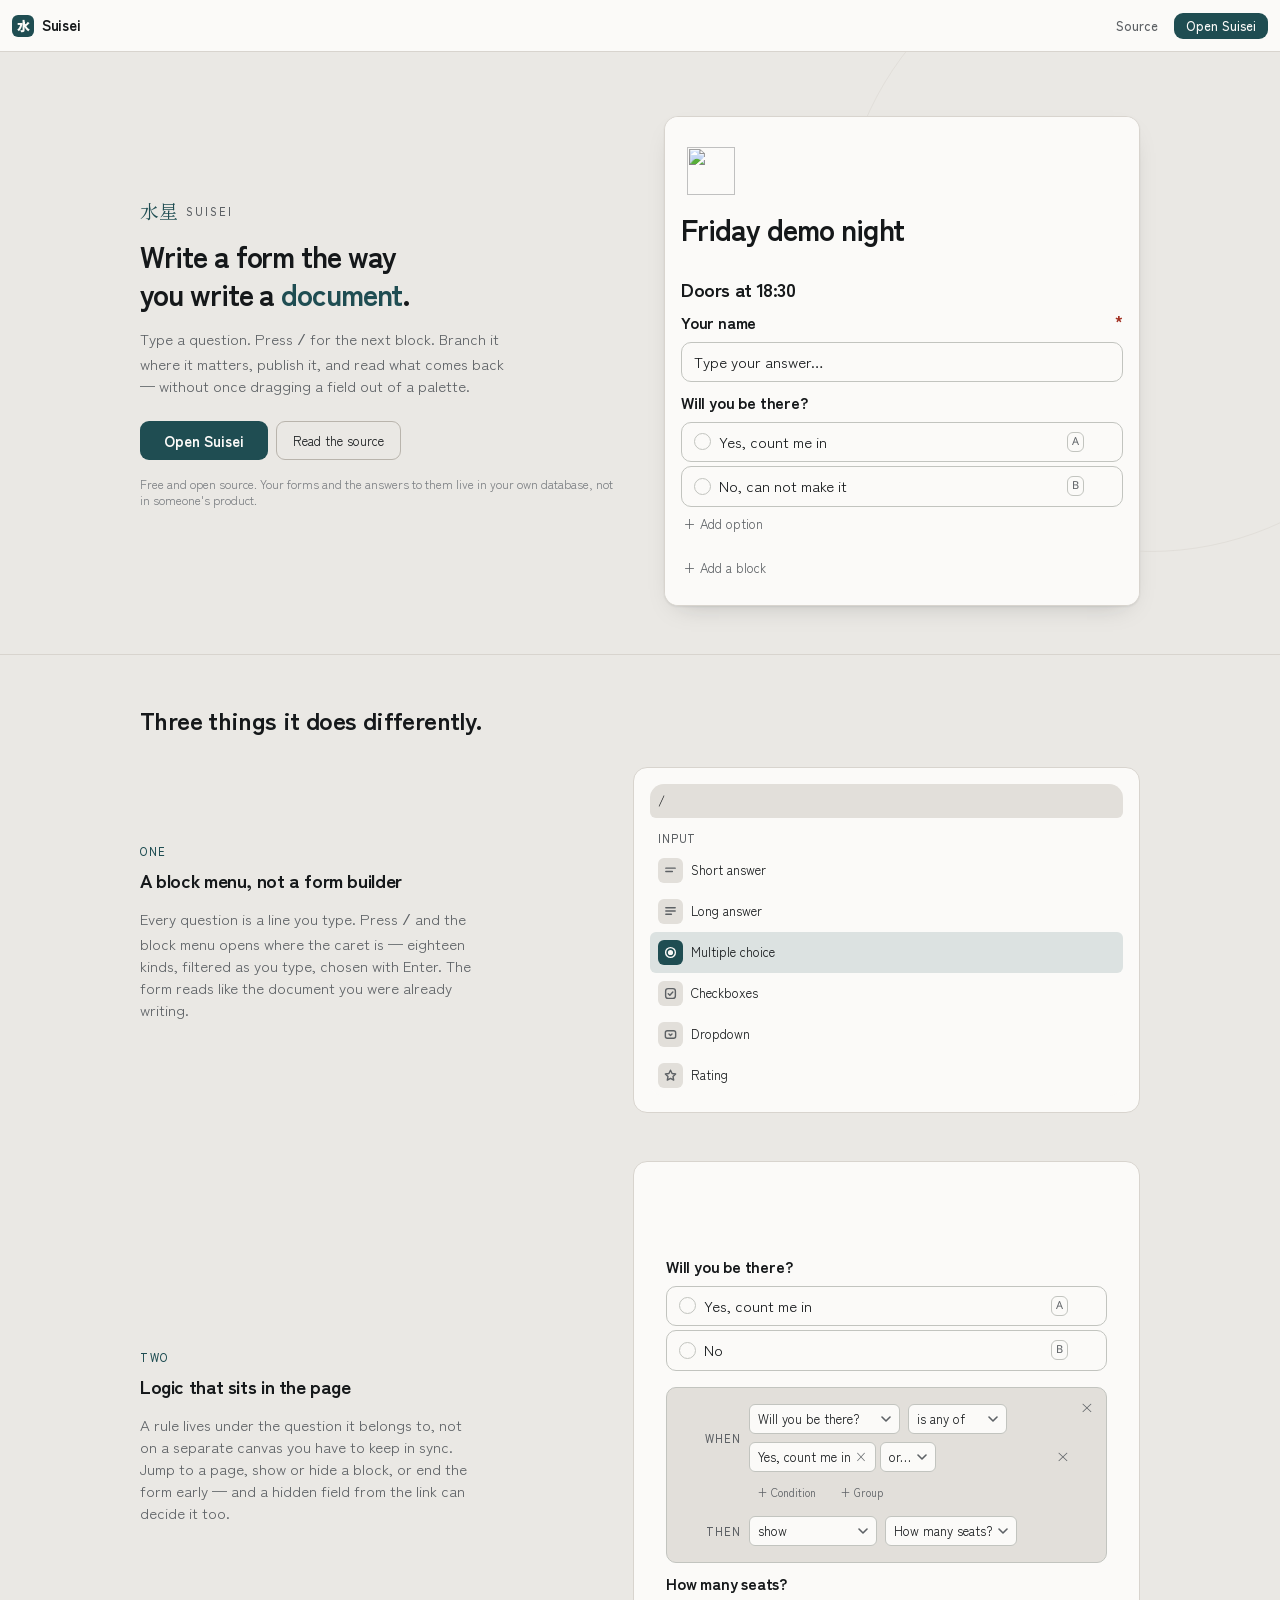
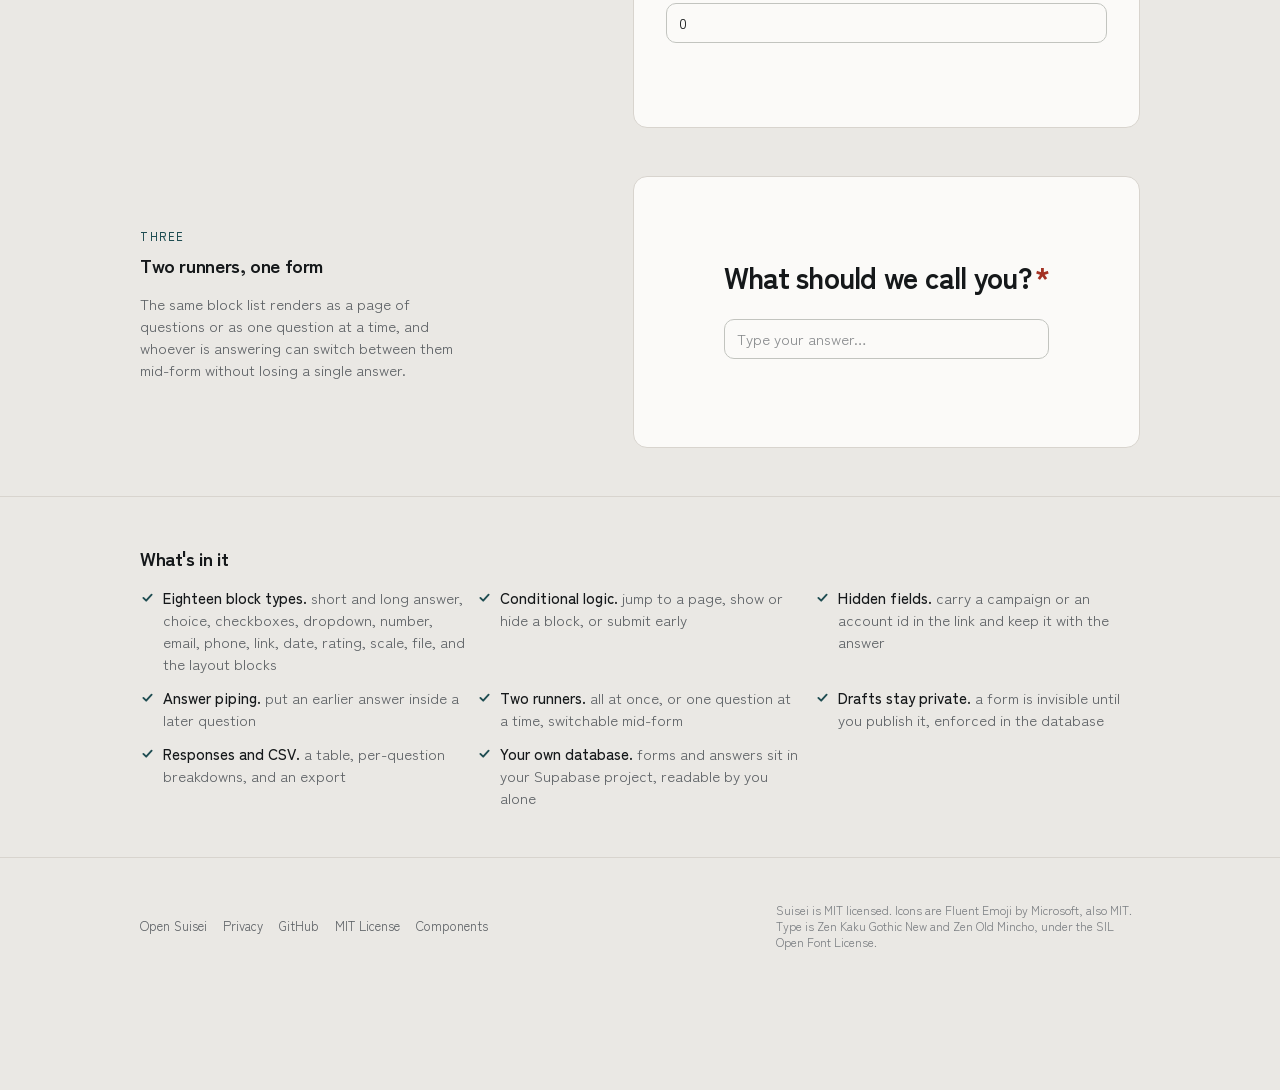
==== index.html @ 8f172480 "Drag to reorder on pointer events The HTML5 drag API asked e.target.closest('.blk') on every dragove" ====
<!doctype html>
<html lang="en">
<head>
<meta charset="utf-8">
<meta name="viewport" content="width=device-width,initial-scale=1,viewport-fit=cover">
<meta name="description" content="Suisei is a form builder you write like a document. Type a question, press / for the next block, branch it, publish it, read what comes back.">
<title>Suisei 水星</title>
<link rel="icon" href="favicon.ico" sizes="32x32">
<link rel="icon" href="favicon-32.png" type="image/png" sizes="32x32">
<link rel="apple-touch-icon" href="apple-touch-icon.png">
<meta property="og:type" content="website">
<meta property="og:site_name" content="Suisei">
<meta property="og:title" content="Suisei — write a form the way you write a document">
<meta property="og:description" content="Type a question, press / for the next block, branch it, publish it, read what comes back.">
<meta property="og:url" content="https://wmcmo.github.io/suisei/">
<meta property="og:image" content="https://wmcmo.github.io/suisei/card.png">
<meta property="og:image:width" content="1200">
<meta property="og:image:height" content="630">
<meta property="og:image:alt" content="The Suisei wordmark on a dark field.">
<meta name="twitter:card" content="summary_large_image">
<link rel="preconnect" href="https://fonts.gstatic.com" crossorigin>
<link rel="stylesheet" href="https://fonts.googleapis.com/css2?family=Zen+Kaku+Gothic+New:wght@400;500;700&family=Zen+Old+Mincho:wght@400;700&family=Noto+Sans+Thai:wght@400;500;700&family=Noto+Serif+Thai:wght@400;700&display=swap">
<link rel="stylesheet" href="https://fonts.googleapis.com/css2?family=Noto+Sans+JP:wght@900&text=%E6%B0%B4&display=swap">
<style>
/* Decisions only. Every rule in this file declares custom properties and
   nothing else -- that is the test for whether a line belongs here. If a
   designer would change it, it is a token; if it describes how a widget is
   wired, it goes in app.css. The build refuses to ship a colour literal or
   a raw spacing value found outside this file. */
/* base:end */

/* Layout: a fixed 52px command bar over a single scrolling stage; the stage is
   either a card grid (home), a 680px writing column (build / fill), or a full
   width data surface (responses). Form canvases carry their own token set.

   Colour is Suisei's: mercury teal against warm stone, solar for anything
   live or unsaved. Surfaces are flat and edges are real — a control is
   defined by its hairline, never by a shadow pretending to be depth. */
:root{
  /* Daylight */
  --bg:#eae8e4; --surface:#fbfaf8; --sunk:#e2dfda;
  --line:#d8d4ce; --line-2:#b9b4ac; --line-strong:#86837d;
  --fg:#15181a; --muted:#5d6165; --faint:#7a7d81;
  --accent:#1f4d52; --accent-fg:#fbfaf8; --soft:#d8e3e2;
  --ok:#1f4d52; --warn:#a85b14; --warn-soft:#f0e4d2; --danger:#a33224;
  --ui:'Zen Kaku Gothic New','Noto Sans Thai','Hiragino Sans','Yu Gothic UI',system-ui,sans-serif;
  --serif:'Zen Old Mincho','Noto Serif Thai','Hiragino Mincho ProN','Yu Mincho',Georgia,serif;
  --mono:ui-monospace,'Cascadia Mono','SFMono-Regular',Menlo,'Noto Sans Thai',monospace;
  /* the 水 of the wordmark only. Loaded as a one-glyph subset, so this costs
     about a kilobyte and never touches the text faces above. */
  --mark:'Noto Sans JP','Zen Kaku Gothic New',system-ui,sans-serif;
  --bar-h:52px;
  /* the and/or column in a logic rule — the same at every depth, or nesting
     stops lining up with itself */
  --logic-join:58px;
  --r-sm:6px; --r:9px; --r-lg:14px; --r-pill:999px;
  --on-accent:#fbfaf8; --scrim:rgba(21,24,26,.34); --shadow-sm:0 1px 2px rgba(21,24,26,.08);
  --sp-1:4px; --sp-2:8px; --sp-3:12px; --sp-4:16px; --sp-5:24px; --sp-6:32px; --sp-7:48px; --sp-8:64px;
  --shadow:0 1px 2px rgba(21,24,26,.07),0 10px 26px -14px rgba(21,24,26,.26);
}
@media (prefers-color-scheme:dark){:root:not([data-theme="light"]){
  /* Nightside */
  --bg:#171c20; --surface:#202830; --sunk:#12171b;
  --line:#2b343b; --line-2:#44505a; --line-strong:#64717a;
  --fg:#f2efea; --muted:#a9b2b8; --faint:#6c767c;
  --accent:#7fc3bd; --accent-fg:#0f1a1c; --soft:#24383c;
  --ok:#7fc3bd; --warn:#f0a35c; --warn-soft:#3a2a16; --danger:#f09287; --on-accent:#fbfaf8; --scrim:rgba(0,0,0,.5); --shadow-sm:0 1px 2px rgba(0,0,0,.35);
  --shadow:0 1px 2px rgba(0,0,0,.4),0 12px 30px -16px rgba(0,0,0,.75);
  color-scheme:dark;
}}
:root[data-theme="dark"]{
  --bg:#171c20; --surface:#202830; --sunk:#12171b;
  --line:#2b343b; --line-2:#44505a; --line-strong:#64717a;
  --fg:#f2efea; --muted:#a9b2b8; --faint:#6c767c;
  --accent:#7fc3bd; --accent-fg:#0f1a1c; --soft:#24383c;
  --ok:#7fc3bd; --warn:#f0a35c; --warn-soft:#3a2a16; --danger:#f09287; --on-accent:#fbfaf8; --scrim:rgba(0,0,0,.5); --shadow-sm:0 1px 2px rgba(0,0,0,.35);
  --shadow:0 1px 2px rgba(0,0,0,.4),0 12px 30px -16px rgba(0,0,0,.75);
  color-scheme:dark;
}
/* A forced sheet also forces the UA's own widgets — scrollbars, selects,
   date pickers — so they don't arrive in the opposite theme. */
.canvasform[data-bg="light"]{--f-bg:#fbfaf8;--f-fg:#15181a;--f-neutral-line:#d8d4ce;--f-soft:#e2dfda;--f-muted:#5d6165;--f-wash:var(--f-wash-light);color-scheme:light}
.canvasform[data-bg="dark"]{--f-bg:#171c20;--f-fg:#f2efea;--f-neutral-line:#2b343b;--f-soft:#12171b;--f-muted:#a9b2b8;--f-wash:var(--f-wash-dark);--f-caret:url("data:image/svg+xml;charset=UTF-8,%3Csvg xmlns='http://www.w3.org/2000/svg' width='10' height='6' viewBox='0 0 10 6'%3E%3Cpath d='M1 1l4 4 4-4' fill='none' stroke='%23a9b2b8' stroke-width='1.6' stroke-linecap='round' stroke-linejoin='round'/%3E%3C/svg%3E");color-scheme:dark}
/* The accent is picked by whoever built the form, so it can be a deep colour
   that disappears as text on a dark sheet. Fills keep the chosen colour;
   text and small marks take a lifted version of it. */
.canvasform[data-bg="dark"],
:root[data-theme="dark"] .canvasform[data-bg="auto"]{--f-accent-text:color-mix(in srgb,var(--f-accent) 48%,#f2efea);--f-wash:var(--f-wash-dark);--f-caret:url("data:image/svg+xml;charset=UTF-8,%3Csvg xmlns='http://www.w3.org/2000/svg' width='10' height='6' viewBox='0 0 10 6'%3E%3Cpath d='M1 1l4 4 4-4' fill='none' stroke='%23a9b2b8' stroke-width='1.6' stroke-linecap='round' stroke-linejoin='round'/%3E%3C/svg%3E")}
@media (prefers-color-scheme:dark){:root:not([data-theme="light"]) .canvasform[data-bg="auto"]{--f-accent-text:color-mix(in srgb,var(--f-accent) 48%,#f2efea);--f-wash:var(--f-wash-dark);--f-caret:url("data:image/svg+xml;charset=UTF-8,%3Csvg xmlns='http://www.w3.org/2000/svg' width='10' height='6' viewBox='0 0 10 6'%3E%3Cpath d='M1 1l4 4 4-4' fill='none' stroke='%23a9b2b8' stroke-width='1.6' stroke-linecap='round' stroke-linejoin='round'/%3E%3C/svg%3E")}}

/* The form sheet carries its own set, so a form can be themed
   independently of the app around it. */
.canvasform{--f-bg:var(--surface);--f-fg:var(--fg);--f-neutral-line:var(--line);--f-soft:var(--sunk);--f-muted:var(--muted);--f-wash:var(--f-wash-light);--f-accent:#1f4d52;--f-accent-text:var(--f-accent);--f-r:9px;--f-font:var(--ui);
  /* The accent used to paint one thing while every tint around it stayed the
     teal it was born with, so changing the swatch barely changed the form.
     The wash is now mixed from whatever the accent is: more of it on a dark
     sheet, where 14% of anything disappears. */
  /* opacity on a coloured element invents a colour no token defines — it is
     whatever happens to be behind it. This is the quiet step of --f-muted,
     mixed on purpose. */
  --f-faint:color-mix(in srgb,var(--f-muted) 58%,var(--f-bg));
  --f-wash-light:color-mix(in srgb,var(--f-accent) 14%,var(--f-bg));
  --f-wash-dark:color-mix(in srgb,var(--f-accent) 40%,var(--f-bg));
  /* The wash follows the accent but the borders were a fixed warm grey, so a
     cool accent put cool tint behind warm lines and the two read as different
     families. A neutral carrying a trace of the accent belongs to it. */
  --f-line:color-mix(in srgb,var(--f-accent) 12%,var(--f-neutral-line));
  /* A native select draws its own arrow wherever the platform likes, which
     is not where our padding ends. Ours is an image, so it sits where we
     put it. The colour has to be baked into the URL — a data URI cannot
     read currentColor — which is exactly why it is declared here. */
  --f-caret:url("data:image/svg+xml;charset=UTF-8,%3Csvg xmlns='http://www.w3.org/2000/svg' width='10' height='6' viewBox='0 0 10 6'%3E%3Cpath d='M1 1l4 4 4-4' fill='none' stroke='%235d6165' stroke-width='1.6' stroke-linecap='round' stroke-linejoin='round'/%3E%3C/svg%3E")}

/* Type. Nine steps, each carrying its own line-height, replacing the
   twenty sizes that were picked one rule at a time. Sizes only -- the
   family stays separate so a form can set its own. */
:root{
  --fs-display: 30px;  --lh-display: 38px;
  --fs-h1:      25px;  --lh-h1:      32px;
  --fs-h2:      19px;  --lh-h2:      26px;
  --fs-figure:  24px;  --lh-figure:  28px;
  --fs-ask:     16px;  --lh-ask:     24px;
  --fs-body:    15px;  --lh-body:    22px;
  --fs-label:   13px;  --lh-label:   18px;
  --fs-caption: 12px;  --lh-caption: 16px;
  --fs-micro:   11px;  --lh-micro:   16px;
}
</style>
<style>
/* base:start — supplied by the artifact host; scripts/for-artifact.mjs strips it */
:root{color-scheme:light;padding-top:env(safe-area-inset-top,0px);padding-bottom:env(safe-area-inset-bottom,0px)}
img{max-width:100%}
[hidden]{display:none!important}
*{box-sizing:border-box}
html,body{height:100%}
body{margin:0;background:var(--bg);color:var(--fg);font-family:var(--ui);font-size:var(--fs-body);line-height:var(--lh-body);line-height:1.5;-webkit-font-smoothing:antialiased}
body::before{content:"";position:fixed;inset:0 0 auto;height:env(safe-area-inset-top,0px);background:var(--surface);z-index:40}
/* padding too: without it every button keeps the browser's own 1px 6px, and
   a fixed-size icon button ends up with 10px of content box for a 15px icon,
   which grid then pushes against the left edge. The gutter handle sat 5px
   right of centre because of this. */
button{font:inherit;color:inherit;background:none;border:0;padding:0;cursor:pointer}
input,textarea,select{font:inherit;color:inherit}
h1,h2,h3{margin:0;text-wrap:balance}
svg{display:block}
::selection{background:var(--soft)}
:focus-visible{outline:2px solid var(--accent);outline-offset:2px;border-radius:var(--r-sm)}

/* ---------- command bar ---------- */
.bar{position:sticky;top:env(safe-area-inset-top,0px);z-index:30;display:flex;align-items:center;gap:var(--sp-2);height:var(--bar-h);
  background:var(--surface);border-bottom:1px solid var(--line);
  padding-left:max(var(--sp-3),env(safe-area-inset-left,0px));padding-right:max(var(--sp-3),env(safe-area-inset-right,0px))}
/* an anchor with no colour of its own gets the browser's visited purple */
.mark{display:flex;align-items:center;gap:var(--sp-2);font-weight:700;letter-spacing:-.02em;text-decoration:none;color:inherit}
.mark i{display:grid;place-items:center;width:22px;height:22px;border-radius:var(--r-sm);background:var(--accent);color:var(--accent-fg);font-style:normal;font-size:var(--fs-label);line-height:var(--lh-label);
  font-family:var(--mark);font-weight:900}
.crumb{display:flex;align-items:center;gap:var(--sp-2);min-width:0;flex:1}
.crumb .sep{color:var(--faint)}
.crumb input{min-width:0;flex:1;max-width:320px;background:none;border:1px solid transparent;border-radius:var(--r-sm);padding:var(--sp-1) var(--sp-2);font-weight:500}
.crumb input:hover{border-color:var(--line)}
.crumb input:focus{border-color:var(--accent);outline:none}
.seg{display:flex;gap:2px;background:var(--sunk);border-radius:var(--r);padding:var(--sp-1)}
.seg button{padding:var(--sp-1) var(--sp-3);border-radius:var(--r-sm);font-size:var(--fs-label);line-height:var(--lh-label);font-weight:500;color:var(--muted)}
.seg button[aria-selected="true"]{background:var(--surface);color:var(--fg);box-shadow:var(--shadow-sm)}
.tools{display:flex;align-items:center;gap:var(--sp-1)}
.btn{display:inline-flex;align-items:center;gap:var(--sp-1);padding:var(--sp-1) var(--sp-3);border-radius:var(--r);font-size:var(--fs-label);line-height:var(--lh-label);font-weight:500;color:var(--muted);white-space:nowrap}
.btn:hover{background:var(--sunk);color:var(--fg)}
.btn.primary{background:var(--accent);color:var(--accent-fg)}
.btn.primary:hover{background:var(--accent);filter:brightness(1.08)}
.btn.ghost{border:1px solid var(--line);color:var(--fg)}
.btn[disabled]{opacity:.45;pointer-events:none}
.pill{font-weight:500;font-size:var(--fs-micro);line-height:var(--lh-micro);padding:2px var(--sp-2);border-radius:var(--r-pill);background:var(--sunk);color:var(--muted)}
.pill.live{background:var(--soft);color:var(--accent)}
@media(max-width:720px){.hide-sm{display:none}}

/* ---------- stage ---------- */
.stage{padding-bottom:var(--sp-8)}
/* a form fills the screen on its own: its own padding is the breathing room,
   and the stage's would push a short form into a scroll it does not need */
.stage:has(>.canvasform){padding-bottom:0}
/* a form fills the screen under the bar. dvh tracks a phone browser's own
   chrome as it collapses; the vh line above it is the fallback, not a rounding */
.stage>.canvasform{min-height:calc(100vh - var(--bar-h));min-height:calc(100dvh - var(--bar-h))}
.wrap{max-width:1100px;margin:0 auto;padding-left:max(var(--sp-4),env(safe-area-inset-left,0px));padding-right:max(var(--sp-4),env(safe-area-inset-right,0px));padding-block:var(--sp-5)}
.lede{display:flex;align-items:flex-end;justify-content:space-between;gap:var(--sp-4);flex-wrap:wrap;margin-bottom:var(--sp-4)}
.lede h1{font-size:var(--fs-h1);line-height:var(--lh-h1);letter-spacing:-.025em}
.lede p{margin:var(--sp-1) 0 0;color:var(--muted);font-size:var(--fs-body);line-height:var(--lh-body)}
.grid{display:grid;grid-template-columns:repeat(auto-fill,minmax(236px,1fr));gap:var(--sp-3)}
.card{min-width:0;text-align:left;background:var(--surface);border:1px solid var(--line);border-radius:var(--r-lg);padding:var(--sp-4) var(--sp-4) var(--sp-3);display:flex;flex-direction:column;gap:var(--sp-2);transition:border-color .15s,transform .15s}
.card:hover{border-color:var(--line-2);transform:translateY(-1px)}
.card h3{font-size:var(--fs-body);line-height:var(--lh-body);font-weight:600;letter-spacing:-.01em;overflow:hidden;text-overflow:ellipsis;white-space:nowrap}
.card .meta{display:flex;align-items:center;gap:var(--sp-2);font-size:var(--fs-caption);line-height:var(--lh-caption);color:var(--muted);font-variant-numeric:tabular-nums}
.card .strip{height:4px;border-radius:var(--r-pill);background:var(--sunk);overflow:hidden}
.card .strip i{display:block;height:100%;background:var(--accent)}
.card .row{display:flex;align-items:center;justify-content:space-between;gap:var(--sp-2)}
.card .x{opacity:0;padding:2px var(--sp-1);border-radius:var(--r-sm);font-size:var(--fs-caption);line-height:var(--lh-caption);color:var(--muted)}
.card:hover .x{opacity:1}
.card .x:hover{background:var(--sunk);color:var(--warn)}
.new{border:1px dashed var(--line-2);background:none;align-items:flex-start;justify-content:center;color:var(--muted);min-height:116px}
.new:hover{border-color:var(--accent);color:var(--accent)}
.tpl{display:flex;gap:var(--sp-2);flex-wrap:wrap;margin-top:var(--sp-2)}
.tpl button{display:flex;align-items:center;gap:var(--sp-2);padding:var(--sp-2) var(--sp-3);border:1px solid var(--line);border-radius:var(--r-pill);font-size:var(--fs-label);line-height:var(--lh-label);background:var(--surface)}
.tpl button:hover{border-color:var(--accent);color:var(--accent)}
.empty{border:1px dashed var(--line-2);border-radius:var(--r-lg);padding:var(--sp-6) var(--sp-5);text-align:center;color:var(--muted)}
.empty strong{display:block;color:var(--fg);font-size:var(--fs-ask);line-height:var(--lh-ask);margin-bottom:var(--sp-1)}

/* ---------- form canvas (shared by builder + fill) ---------- */
/* position: the drop line is a child of the form, so that it inherits the
   form's own accent — on the body it had none and drew in nothing */
.canvasform{position:relative;background:var(--f-bg);color:var(--f-fg);font-family:var(--f-font)}
.canvasform[data-align="center"] .col{text-align:center}
.canvasform[data-align="center"] .opt{justify-content:center}
.col{max-width:680px;margin:0 auto;padding-left:max(var(--sp-4),env(safe-area-inset-left,0px));padding-right:max(var(--sp-4),env(safe-area-inset-right,0px));padding-block:var(--sp-7) var(--sp-8)}
.ftitle{font-size:var(--fs-display);line-height:var(--lh-display);font-weight:700;letter-spacing:-.03em;width:100%;background:none;border:0;resize:none;font-family:inherit;color:inherit;padding:0;overflow:hidden}
.ftitle::placeholder{color:var(--f-muted);opacity:.5}
.ftitle:focus{outline:none}

/* ---------- builder blocks ---------- */
.blocks{margin-top:var(--sp-5);display:flex;flex-direction:column}
.blk{position:relative;padding:var(--sp-1) 0;border-radius:var(--r)}
/* Selection is a tint, not an outline — a box drawn in the accent reads as a
   hard black rule at this weight. The spread bleeds it past the text column
   without moving anything. */
.blk.sel{background:var(--f-wash);box-shadow:0 0 0 7px var(--f-wash)}
/* the grip owns the gesture: touch-action stops the page scrolling under a
   finger that is dragging a block */
.grip{touch-action:none;cursor:grab}
.grip:active{cursor:grabbing}
.blk.dragging{background:var(--f-wash)}
.dropline{position:absolute;z-index:40;height:2px;background:var(--f-accent);border-radius:2px;pointer-events:none}
.blk .gutter{position:absolute;left:-54px;top:7px;display:flex;gap:2px;opacity:0;transition:opacity .12s}
.blk:hover .gutter,.blk.sel .gutter{opacity:1}
.gutter button{width:22px;height:22px;display:grid;place-items:center;border-radius:var(--r-sm);color:var(--f-muted)}
.gutter button:hover{background:var(--f-soft);color:var(--f-fg)}
@media(max-width:820px){
  /* There is no hover on a touch screen, so the gutter cannot appear on one —
     but putting it above every block turns the page into a column of
     toolbars. It belongs to the block being worked on, the same as on a wide
     screen, where hover plays that part. */
  .blk .gutter{position:static;display:none;opacity:1;margin-bottom:2px}
  .blk.sel .gutter{display:flex}
}
.lbl{width:100%;background:none;border:0;resize:none;overflow:hidden;font-family:inherit;color:inherit;padding:0;font-size:var(--fs-ask);line-height:var(--lh-ask);font-weight:600;letter-spacing:-.012em}
.lbl:focus{outline:none}
.lbl::placeholder{color:var(--f-muted);opacity:.52;font-weight:500}
.blk[data-type="h1"] .lbl{font-size:var(--fs-h1);line-height:var(--lh-h1);font-weight:700;letter-spacing:-.025em}
.blk[data-type="h2"] .lbl{font-size:var(--fs-h2);line-height:var(--lh-h2);font-weight:700;letter-spacing:-.02em}
.blk[data-type="text"] .lbl{font-size:var(--fs-body);line-height:var(--lh-body);font-weight:400;color:var(--f-muted)}
.req{color:var(--danger);font-weight:600;margin-left:var(--sp-1)}
.field{margin-top:var(--sp-2)}
.fi{width:100%;background:var(--f-bg);border:1px solid var(--f-line);border-radius:var(--f-r);padding:var(--sp-2) var(--sp-3);font-size:var(--fs-body);line-height:var(--lh-body);font-family:inherit;color:inherit}
.fi::placeholder{color:var(--f-muted);opacity:.72}
.fi:focus{outline:none;border-color:var(--f-accent-text);box-shadow:0 0 0 3px var(--f-wash)}
textarea.fi{resize:vertical;min-height:76px;line-height:1.5}
select.fi{height:40px;background-color:var(--f-bg)}
.opts{display:flex;flex-direction:column;gap:var(--sp-1)}
.opt{display:flex;align-items:center;gap:var(--sp-2);padding:var(--sp-2) var(--sp-3);border:1px solid var(--f-line);border-radius:var(--f-r);background:var(--f-bg);min-width:0}
.opt .mk{flex:none;width:17px;height:17px;border:1.5px solid var(--f-line);border-radius:50%;display:grid;place-items:center}
.opt.sq .mk{border-radius:var(--r-sm)}
.opt input{flex:1;min-width:0;background:none;border:0;padding:0;font-family:inherit;font-size:var(--fs-body);line-height:var(--lh-body)}
.opt input:focus{outline:none}
.opt .k{font-family:var(--mono);font-size:var(--fs-micro);line-height:var(--lh-micro);color:var(--f-muted);border:1px solid var(--f-line);border-radius:var(--r-sm);padding:1px var(--sp-1)}
.opt .rm{color:var(--f-muted);opacity:0;padding:0 2px}
.opt:hover .rm{opacity:1}
.addopt{align-self:flex-start;font-size:var(--fs-label);line-height:var(--lh-label);color:var(--f-muted);padding:var(--sp-1) 2px}
.addopt:hover{color:var(--f-accent-text)}
.stars{display:flex;gap:var(--sp-2);align-items:center}
.stars svg{width:23px;height:23px}
.stars button,.stars span{color:var(--f-muted);opacity:.42;transition:opacity .12s}
.stars button:hover{opacity:.8}
.stars .on{color:var(--f-accent-text);opacity:1}
.scale{display:flex;gap:var(--sp-1);flex-wrap:wrap}
.scale button,.scale span{min-width:38px;height:38px;display:grid;place-items:center;border:1px solid var(--f-line);border-radius:var(--f-r);font-variant-numeric:tabular-nums;font-size:var(--fs-body);line-height:var(--lh-body)}
.scale .on{background:var(--f-accent);border-color:var(--f-accent);color:var(--on-accent)}
.scale-ends{display:flex;justify-content:space-between;gap:var(--sp-2);margin-top:var(--sp-1);font-size:var(--fs-caption);line-height:var(--lh-caption);color:var(--f-muted)}
.scale-ends input{background:none;border:0;font-family:inherit;font-size:var(--fs-caption);line-height:var(--lh-caption);width:46%}
.scale-ends input:last-child{text-align:right}
.scale-ends input:focus{outline:none}
.drop{border:1.5px dashed var(--f-line);border-radius:var(--f-r);padding:var(--sp-4);text-align:center;color:var(--f-muted);font-size:var(--fs-label);line-height:var(--lh-label)}
.rule{height:1px;background:var(--f-line);margin:var(--sp-3) 0}
.logic{position:relative;display:flex;flex-direction:column;gap:var(--sp-2);margin:var(--sp-3) 0 var(--sp-1);padding:var(--sp-4);padding-right:var(--sp-6);border:1px solid var(--f-line);border-radius:var(--f-r);background:var(--f-soft)}
/* Every row is the same two columns at every depth: the joiner, then the
   condition. A nested group used to be a bordered box with padding of its
   own, so each level cost the joiner twice over and opened with an empty
   cell. It is a rail now — the indent is the rail, the alignment is the
   column, and the two stop fighting. */
.crow{display:flex;align-items:center;gap:var(--sp-2);min-width:0}
.crow:has(>.cgroup){align-items:flex-start}
.crow>.join{flex:none;width:var(--logic-join);text-align:right}
.crow:has(>.cgroup)>.join{margin-top:var(--sp-2)}
.crow>select.join{width:var(--logic-join);text-align:left;padding-left:var(--sp-1)}
.cond{display:flex;flex-wrap:wrap;align-items:center;gap:var(--sp-2);flex:1;min-width:0}
.cgroup{position:relative;flex:1;min-width:0;display:flex;flex-direction:column;gap:var(--sp-2);
  padding:var(--sp-2) var(--sp-6) var(--sp-2) var(--sp-3);
  border-left:2px solid var(--f-line);border-radius:0 var(--r-sm) var(--r-sm) 0;background:var(--f-bg)}
.cadd{display:flex;align-items:center;gap:var(--sp-2);flex-wrap:wrap}
.cadd>button[data-act^="add-"]{font-size:var(--fs-micro);line-height:var(--lh-micro);color:var(--f-muted);padding:var(--sp-1) var(--sp-2);border-radius:var(--r-sm)}
.cadd>button[data-act^="add-"]:hover{color:var(--f-accent-text)}
.chips-in{display:flex;align-items:center;gap:var(--sp-1);flex-wrap:wrap;min-width:0}
.chip{display:inline-flex;align-items:center;gap:var(--sp-1);background:var(--f-bg);color:var(--f-fg);
  border:1px solid var(--f-line);border-radius:var(--r-sm);padding:0 var(--sp-2);height:30px;
  font-size:var(--fs-label);line-height:var(--lh-label)}
.chip button{color:var(--f-muted);line-height:1}
.chip button:hover{color:var(--f-fg)}
/* both removes live in one right-hand column instead of stepping diagonally */

.logic .then{margin-top:var(--sp-1)}
.logic .lg{font-weight:500;font-size:var(--fs-micro);line-height:var(--lh-micro);text-transform:uppercase;letter-spacing:.08em;color:var(--f-muted)}
.logic select,.logic input{height:30px;background:var(--f-bg);border:1px solid var(--f-line);border-radius:var(--r-sm);padding:0 var(--sp-2);font-size:var(--fs-label);line-height:var(--lh-label);font-family:inherit;max-width:168px;min-width:0;color:inherit}
/* our caret, placed against our own padding instead of the platform's */
.logic select,select.fi{appearance:none;-webkit-appearance:none;
  background-image:var(--f-caret);background-repeat:no-repeat;background-position:right var(--sp-2) center;
  padding-right:var(--sp-5)}
.crow>select.join{padding-right:var(--sp-4)}
/* a taller control wants the caret a little further in */
select.fi{background-position:right var(--sp-3) center;padding-right:var(--sp-6)}
.logic select:focus,.logic input:focus{outline:none;border-color:var(--f-accent)}
.logic .rm{color:var(--f-muted);padding:0 var(--sp-1)}
.logic .rm:hover{color:var(--danger)}
.logic>.rm{position:absolute;top:var(--sp-2);right:var(--sp-2)}
.cond>.rm{flex:none;margin-left:auto}
/* a group's remove deletes more than a condition's does, so it sits a step
   quieter until you reach for it */
.cgroup>.nested-rm{position:absolute;top:var(--sp-2);right:var(--sp-1);margin:0;flex:none;color:var(--f-faint)}
.hfrow{display:flex;flex-wrap:wrap;align-items:center;gap:var(--sp-2);margin-top:var(--sp-4);padding-top:var(--sp-3);border-top:1px solid var(--f-line)}
.hfrow code{font-family:var(--mono);font-size:var(--fs-micro);line-height:var(--lh-micro);background:var(--f-soft);padding:var(--sp-1) var(--sp-2);border-radius:var(--r-sm);color:var(--f-muted)}
.hfrow button{font-size:var(--fs-caption);line-height:var(--lh-caption);color:var(--f-muted)}
.hfrow button:hover{color:var(--f-accent-text)}
.hfrow .lg{font-weight:500;font-size:var(--fs-micro);line-height:var(--lh-micro);text-transform:uppercase;letter-spacing:.08em;color:var(--f-muted);opacity:.75}
.hf{display:flex;align-items:center;gap:var(--sp-1);margin-bottom:var(--sp-1)}
.hf code{font-family:var(--mono);font-size:var(--fs-micro);line-height:var(--lh-micro);background:var(--sunk);padding:var(--sp-1) var(--sp-2);border-radius:var(--r-sm);white-space:nowrap;max-width:118px;overflow:hidden;text-overflow:ellipsis}
.hf input{flex:1;min-width:0}
.hf .rm{color:var(--muted);padding:0 var(--sp-1)}
.hf .rm:hover{color:var(--warn)}
.pagebreak{display:flex;align-items:center;gap:var(--sp-2);margin:var(--sp-4) 0 var(--sp-1);color:var(--f-muted);font-size:var(--fs-micro);line-height:var(--lh-micro);font-weight:500;text-transform:uppercase;letter-spacing:.08em}
.pagebreak::before,.pagebreak::after{content:"";flex:1;height:1px;background:var(--f-line)}
/* The toolbar and the block menu act on the form sheet, so they take the
   sheet's tokens, not the app's. Otherwise forcing a light form under a dark
   OS floats a near-black pill over cream. */
.toolbar{position:absolute;right:0;top:-40px;z-index:5;display:flex;align-items:center;gap:2px;background:var(--f-bg);border:1px solid var(--f-line);border-radius:var(--r);padding:var(--sp-1);box-shadow:var(--shadow)}
.toolbar button{display:flex;align-items:center;gap:var(--sp-1);padding:var(--sp-1) var(--sp-2);border-radius:var(--r-sm);font-size:var(--fs-caption);line-height:var(--lh-caption);color:var(--f-muted)}
.toolbar button:hover{background:var(--f-soft);color:var(--f-fg)}
.toolbar button.on{color:var(--f-accent-text);background:var(--f-wash)}
.toolbar .div{width:1px;align-self:stretch;background:var(--f-line);margin:0 2px}

/* ---------- slash menu ---------- */
/* fixed, so it is positioned in the same coordinates the trigger reports */
.menu{position:fixed;z-index:60;width:272px;max-height:332px;overflow:auto;background:var(--f-bg);color:var(--f-fg);font-family:var(--ui);border:1px solid var(--f-line);border-radius:var(--r-lg);box-shadow:var(--shadow);padding:var(--sp-1)}
.menu .q{display:block;width:100%;background:var(--f-soft);color:inherit;border:0;border-radius:var(--r-sm);padding:var(--sp-2) var(--sp-2);font-size:var(--fs-label);line-height:var(--lh-label);margin-bottom:var(--sp-1)}
.menu .q:focus{outline:none}
.menu .grp{font-size:var(--fs-micro);line-height:var(--lh-micro);font-weight:500;text-transform:uppercase;letter-spacing:.08em;color:var(--f-muted);padding:var(--sp-2) var(--sp-2) var(--sp-1)}
.menu .it{display:flex;align-items:center;gap:var(--sp-2);width:100%;padding:var(--sp-2) var(--sp-2);border-radius:var(--r-sm);font-size:var(--fs-label);line-height:var(--lh-label);text-align:left}
.menu .it .ic{flex:none;display:grid;place-items:center;width:25px;height:25px;border-radius:var(--r-sm);background:var(--f-soft);color:var(--f-muted)}
.menu .it[aria-selected="true"]{background:var(--f-wash)}
.menu .it[aria-selected="true"] .ic{background:var(--f-accent);color:var(--on-accent)}
.menu .none{padding:var(--sp-3) var(--sp-2);color:var(--f-muted);font-size:var(--fs-label);line-height:var(--lh-label)}

/* ---------- panels / overlays ---------- */
.scrim{position:fixed;inset:0;z-index:50;background:var(--scrim)}
.panel{position:fixed;z-index:55;top:calc(60px + env(safe-area-inset-top,0px));right:max(14px,env(safe-area-inset-right,0px));width:min(330px,calc(100vw - 28px));max-height:min(74vh,620px);overflow:auto;
  background:var(--surface);border:1px solid var(--line);border-radius:var(--r-lg);box-shadow:var(--shadow);padding:var(--sp-4)}
.panel h4{margin:0 0 var(--sp-3);font-size:var(--fs-ask);line-height:var(--lh-ask);font-weight:600}
.panel .fld{margin-bottom:var(--sp-3)}
.panel label{display:block;font-size:var(--fs-micro);line-height:var(--lh-micro);font-weight:500;text-transform:uppercase;letter-spacing:.07em;color:var(--muted);margin-bottom:var(--sp-1)}
.panel input[type=text]{width:100%;background:var(--sunk);border:1px solid transparent;border-radius:var(--r);padding:var(--sp-2) var(--sp-2);font-size:var(--fs-body);line-height:var(--lh-body)}
.panel input[type=text]:focus{outline:none;border-color:var(--accent)}
.swatches{display:flex;gap:var(--sp-2);flex-wrap:wrap}
.swatches button{width:26px;height:26px;border-radius:50%;border:2px solid transparent}
.swatches button[aria-pressed="true"]{border-color:var(--fg)}
/* the native picker, shrunk to look like one more swatch */
.swatches input[type="color"]{width:26px;height:26px;padding:0;border:1px dashed var(--line-2);border-radius:50%;background:none;cursor:pointer}
.swatches input[type="color"]::-webkit-color-swatch-wrapper{padding:0}
.swatches input[type="color"]::-webkit-color-swatch{border:0;border-radius:50%}
.swatches input[type="color"]::-moz-color-swatch{border:0;border-radius:50%}
.chips{display:flex;gap:var(--sp-1);flex-wrap:wrap}
.chips button{padding:var(--sp-1) var(--sp-2);border:1px solid var(--line);border-radius:var(--r);font-size:var(--fs-label);line-height:var(--lh-label)}
.chips button[aria-pressed="true"]{border-color:var(--accent);background:var(--soft);color:var(--accent)}
.link{display:flex;gap:var(--sp-1);align-items:center}
.link code{flex:1;min-width:0;overflow:auto;white-space:nowrap;background:var(--sunk);border-radius:var(--r);padding:var(--sp-2) var(--sp-2);font-family:var(--mono);font-size:var(--fs-caption);line-height:var(--lh-caption)}
.note{font-size:var(--fs-caption);line-height:var(--lh-caption);color:var(--muted);line-height:1.5}

/* ---------- fill ---------- */
.progress{position:sticky;top:calc(52px + env(safe-area-inset-top,0px));z-index:20;height:3px;background:var(--f-soft)}
.progress i{display:block;height:100%;background:var(--f-accent);transition:width .3s}
.q{margin-bottom:var(--sp-5)}
.q .ql{font-size:var(--fs-ask);line-height:var(--lh-ask);font-weight:600;letter-spacing:-.012em;margin-bottom:var(--sp-2)}
.q.bad .fi,.q.bad .opt{border-color:var(--danger)}
.q .err{color:var(--danger);font-size:var(--fs-caption);line-height:var(--lh-caption);margin-top:var(--sp-1)}
.opt.pick{border-color:var(--f-accent);background:var(--f-soft)}
.opt.pick .mk{border-color:var(--f-accent);background:var(--f-accent);color:var(--on-accent)}
button.opt{width:100%;text-align:left;font-size:var(--fs-body);line-height:var(--lh-body)}
.nav{display:flex;align-items:center;gap:var(--sp-2);margin-top:var(--sp-6)}
.submit{display:inline-flex;align-items:center;gap:var(--sp-2);background:var(--f-accent);color:var(--on-accent);border-radius:var(--f-r);padding:var(--sp-2) var(--sp-4);font-weight:600;font-size:var(--fs-body);line-height:var(--lh-body)}
.submit:hover{filter:brightness(1.08)}
.back{color:var(--f-muted);font-size:var(--fs-label);line-height:var(--lh-label);padding:var(--sp-2)}
.done{text-align:center;padding:var(--sp-8) 0}
.done .tick{width:48px;height:48px;margin:0 auto var(--sp-4);border-radius:50%;background:var(--f-accent);color:var(--on-accent);display:grid;place-items:center}
.done h2{font-size:var(--fs-h1);line-height:var(--lh-h1);letter-spacing:-.02em}
.done p{color:var(--f-muted);margin:var(--sp-2) 0 var(--sp-5)}
.badge{position:fixed;right:14px;bottom:14px;z-index:10;font-size:var(--fs-micro);line-height:var(--lh-micro);font-family:var(--mono);background:var(--surface);border:1px solid var(--line);border-radius:var(--r-pill);padding:var(--sp-1) var(--sp-3);color:var(--muted);text-decoration:none}
.badge:hover{color:var(--accent);border-color:var(--accent)}

/* ---------- responses ---------- */
.stats{display:grid;grid-template-columns:repeat(auto-fit,minmax(148px,1fr));gap:var(--sp-2);margin-bottom:var(--sp-4)}
.stat{background:var(--surface);border:1px solid var(--line);border-radius:var(--r-lg);padding:var(--sp-3) var(--sp-3)}
.stat b{display:block;font-size:var(--fs-figure);line-height:var(--lh-figure);font-weight:600;letter-spacing:-.02em;font-variant-numeric:tabular-nums}
.stat span{font-size:var(--fs-micro);line-height:var(--lh-micro);font-weight:500;text-transform:uppercase;letter-spacing:.07em;color:var(--muted)}
.breakdown{display:grid;grid-template-columns:repeat(auto-fit,minmax(252px,1fr));gap:var(--sp-3);margin-bottom:var(--sp-5)}
.bd{background:var(--surface);border:1px solid var(--line);border-radius:var(--r-lg);padding:var(--sp-3)}
.bd h4{margin:0 0 var(--sp-2);font-size:var(--fs-label);line-height:var(--lh-label);font-weight:600}
.bd .r{display:grid;grid-template-columns:1fr auto;gap:var(--sp-1) var(--sp-2);align-items:center;margin-bottom:var(--sp-2);font-size:var(--fs-label);line-height:var(--lh-label)}
.bd .r span{overflow:hidden;text-overflow:ellipsis;white-space:nowrap;color:var(--muted)}
.bd .r b{font-variant-numeric:tabular-nums;font-weight:500}
.bd .track{grid-column:1/-1;height:5px;border-radius:var(--r-pill);background:var(--sunk);overflow:hidden}
.bd .track i{display:block;height:100%;background:var(--accent)}
.tablewrap{overflow-x:auto;background:var(--surface);border:1px solid var(--line);border-radius:var(--r-lg)}
table{border-collapse:collapse;width:100%;font-size:var(--fs-label);line-height:var(--lh-label)}
th,td{text-align:left;padding:var(--sp-2) var(--sp-3);border-bottom:1px solid var(--line);vertical-align:top;white-space:nowrap;max-width:280px;overflow:hidden;text-overflow:ellipsis}
th{font-size:var(--fs-micro);line-height:var(--lh-micro);font-weight:500;text-transform:uppercase;letter-spacing:.06em;color:var(--muted);font-weight:400;position:sticky;top:0;background:var(--surface)}
tbody tr:last-child td{border-bottom:0}
tbody tr:hover{background:var(--sunk)}
td.when{color:var(--muted);font-variant-numeric:tabular-nums}
.toast{position:fixed;left:50%;bottom:24px;transform:translateX(-50%);z-index:70;background:var(--fg);color:var(--bg);padding:var(--sp-2) var(--sp-4);border-radius:var(--r-pill);font-size:var(--fs-label);line-height:var(--lh-label);box-shadow:var(--shadow)}
@media (prefers-reduced-motion:reduce){*{transition:none!important;animation:none!important}}

/* text blocks in the filled form, and the one-question runner */
.ftitle-read{font-size:var(--fs-display);line-height:var(--lh-display);font-weight:700;letter-spacing:-.03em;margin:0 0 var(--sp-5)}
.q-h1{font-size:var(--fs-h1);line-height:var(--lh-h1);letter-spacing:-.025em;margin:var(--sp-5) 0 var(--sp-2)}
.q-h2{font-size:var(--fs-h2);line-height:var(--lh-h2);letter-spacing:-.02em;margin:var(--sp-4) 0 var(--sp-2)}
.q-text{color:var(--f-muted);margin:0 0 var(--sp-4)}
.counter{color:var(--f-muted);font-size:var(--fs-caption);line-height:var(--lh-caption);font-family:var(--mono)}
.canvasform[data-runner="step"]{display:flex;flex-direction:column}
/* auto margins centre a short step and still let a long one scroll from its top */
.canvasform[data-runner="step"] .col{margin-block:auto;padding-block:var(--sp-8) var(--sp-7)}
.q .ql-xl{font-size:var(--fs-display);line-height:var(--lh-display);font-weight:700;letter-spacing:-.025em;margin-bottom:var(--sp-5)}
.runner{display:block;margin-top:var(--sp-7);color:var(--f-muted);font-size:var(--fs-caption);line-height:var(--lh-caption);text-decoration:underline;text-underline-offset:3px}
.runner:hover{color:var(--f-accent-text)}

/* the form's icon, and the grid it is chosen from */
.formicon{display:flex;align-items:center;justify-content:center;width:60px;height:60px;border-radius:var(--r-lg);margin-bottom:var(--sp-2)}
.formicon:hover{background:var(--f-soft)}
.formicon img{width:48px;height:48px}
.formicon .addicon{font-size:var(--fs-caption);line-height:var(--lh-caption);color:var(--f-muted)}
.formicon-read{width:52px;height:52px;display:block;margin-bottom:var(--sp-3)}
.canvasform[data-align="center"] .formicon,.canvasform[data-align="center"] .formicon-read{margin-left:auto;margin-right:auto}
.cardicon{width:20px;height:20px;vertical-align:-4px;margin-right:var(--sp-1)}
.crumbicon{width:18px;height:18px}
.egrid{display:grid;grid-template-columns:repeat(8,minmax(0,1fr));gap:var(--sp-1);max-height:264px;overflow:auto;padding-right:var(--sp-1)}
.egrid button{display:grid;place-items:center;padding:var(--sp-1);border-radius:var(--r-sm)}
.egrid button:hover{background:var(--sunk)}
.egrid img{width:24px;height:24px}
.pubrow{display:flex;align-items:center;gap:var(--sp-2);justify-content:space-between}

/* catches a click that misses the menu, so it cannot reach a field below */
.menu-scrim{position:fixed;inset:0;z-index:59}

/* a stepper whose buttons do not move when the thing they resize changes */
.stepper{display:flex;align-items:center;gap:var(--sp-2);margin-top:var(--sp-2)}
.stepper .lg{font-size:var(--fs-micro);line-height:var(--lh-micro);font-weight:500;text-transform:uppercase;letter-spacing:.08em;color:var(--f-muted)}
.stepper button{width:24px;height:24px;display:grid;place-items:center;border:1px solid var(--f-line);border-radius:var(--r-sm);color:var(--f-muted)}
.stepper button:hover{border-color:var(--f-accent);color:var(--f-accent-text)}
.stepper b{min-width:24px;text-align:center;font-variant-numeric:tabular-nums;font-weight:500}
/* end labels, made to look like the inputs they always were */
.ends{display:flex;align-items:center;gap:var(--sp-2);margin-top:var(--sp-2);flex-wrap:wrap}
.ends .lg{font-size:var(--fs-micro);line-height:var(--lh-micro);font-weight:500;text-transform:uppercase;letter-spacing:.08em;color:var(--f-muted)}
.ends input{flex:1;min-width:0;background:var(--f-bg);border:1px solid var(--f-line);border-radius:var(--r-sm);padding:var(--sp-1) var(--sp-2);font-size:var(--fs-caption);line-height:var(--lh-caption);font-family:inherit;color:inherit}
.ends input:focus{outline:none;border-color:var(--f-accent-text)}
.pill.bad{color:var(--warn)}
</style>
<style>
/* The page is one column of bands. Everything that looks like the product is
   drawn by the product's own render functions, so the page cannot show a
   screenshot of something the app no longer does. */
.band{padding-left:max(16px,env(safe-area-inset-left,0px));padding-right:max(16px,env(safe-area-inset-right,0px))}
.band > .inner{max-width:1000px;margin:0 auto}

/* --- hero --------------------------------------------------------------- */
.hero{padding-block:var(--sp-8) var(--sp-7);position:relative;overflow:hidden}
.hero .inner{display:grid;grid-template-columns:minmax(0,1fr) minmax(0,1fr);gap:var(--sp-7);align-items:center}
.orbit{position:absolute;right:-180px;top:-120px;width:620px;height:620px;border-radius:50%;
  border:1px solid var(--line);opacity:.5;pointer-events:none}
.orbit::after{content:"";position:absolute;left:50%;top:-5px;width:9px;height:9px;border-radius:50%;
  background:var(--accent);transform:translateX(-50%)}
.eyebrow{display:flex;align-items:center;gap:var(--sp-2);margin-bottom:var(--sp-4)}
.eyebrow .kanji{font-family:var(--serif);font-size:var(--fs-h2);line-height:1;color:var(--accent)}
.eyebrow .word{font-size:var(--fs-micro);line-height:var(--lh-micro);font-weight:500;text-transform:uppercase;letter-spacing:.18em;color:var(--muted)}
.hero h1{font-size:var(--fs-display);line-height:var(--lh-display);letter-spacing:-.035em;margin-bottom:var(--sp-4);text-wrap:balance}
.hero h1 em{font-style:normal;color:var(--accent)}
.hero .hero-lede{font-size:var(--fs-body);line-height:var(--lh-body);color:var(--muted);max-width:46ch;margin-bottom:var(--sp-5)}
.cta{display:flex;flex-wrap:wrap;gap:var(--sp-2);align-items:center}
/* these are anchors doing a button's job; an underline reads as clutter on
   something that already looks pressable */
.bar a,.cta a{text-decoration:none}
.foot a{text-decoration:none}
.foot a:hover{text-decoration:underline;text-underline-offset:3px}
.cta .go{display:inline-flex;align-items:center;gap:var(--sp-2);background:var(--accent);color:var(--accent-fg);
  border-radius:var(--r);padding:var(--sp-3) var(--sp-5);font-weight:700;font-size:var(--fs-body);line-height:1}
.cta .go:hover{filter:brightness(1.08)}
.cta .alt{display:inline-flex;align-items:center;gap:var(--sp-2);border:1px solid var(--line-2);
  border-radius:var(--r);padding:var(--sp-3) var(--sp-4);font-size:var(--fs-label);line-height:1;color:var(--fg)}
.cta .alt:hover{border-color:var(--accent);color:var(--accent)}
.under{margin-top:var(--sp-4);font-size:var(--fs-caption);line-height:var(--lh-caption);color:var(--faint)}

/* a real sheet, shown rather than described */
.shot{border:1px solid var(--line);border-radius:var(--r-lg);overflow:hidden;box-shadow:var(--shadow);background:var(--surface)}
.shot .canvasform{pointer-events:none}
/* hover affordances have no meaning in a still picture */
.shot .gutter,.step .demo .gutter{display:none}
.badge{display:none}
.shot .col{padding-block:var(--sp-5);max-width:none}
.shot .blocks{margin-top:var(--sp-4)}

/* --- steps -------------------------------------------------------------- */
.steps{padding-block:var(--sp-7);border-top:1px solid var(--line)}
.steps h2{font-size:var(--fs-h1);line-height:var(--lh-h1);letter-spacing:-.025em;margin-bottom:var(--sp-6);text-wrap:balance}
.step{display:grid;grid-template-columns:minmax(0,1fr) minmax(0,1.1fr);gap:var(--sp-6);align-items:center;margin-bottom:var(--sp-7)}
.step:last-child{margin-bottom:0}
.step h3{font-size:var(--fs-h2);line-height:var(--lh-h2);letter-spacing:-.02em;margin-bottom:var(--sp-2)}
.step p{font-size:var(--fs-body);line-height:var(--lh-body);color:var(--muted);max-width:42ch}
.step .n{font-size:var(--fs-micro);line-height:var(--lh-micro);font-weight:500;letter-spacing:.14em;
  text-transform:uppercase;color:var(--accent);margin-bottom:var(--sp-2)}
.step .demo{border:1px solid var(--line);border-radius:var(--r-lg);background:var(--surface);padding:var(--sp-4);overflow:hidden}
.step .demo .canvasform{pointer-events:none;background:none}
/* a demo shows the block being talked about, not the form it lives in */
.step .demo .formicon,.step .demo .ftitle,.step .demo .ftitle-read,
.step .demo .addopt,.step .demo .nav,.step .demo .runner{display:none}

/* --- facts -------------------------------------------------------------- */
.facts{padding-block:var(--sp-7);border-top:1px solid var(--line)}
.facts h2{font-size:var(--fs-h2);line-height:var(--lh-h2);letter-spacing:-.02em;margin-bottom:var(--sp-4)}
.facts ul{list-style:none;padding:0;margin:0;display:grid;grid-template-columns:repeat(auto-fit,minmax(248px,1fr));gap:var(--sp-3)}
.facts li{display:flex;gap:var(--sp-2);font-size:var(--fs-body);line-height:var(--lh-body)}
.facts li svg{flex:none;margin-top:3px;color:var(--accent)}
.facts li span{color:var(--muted)}
.facts li b{font-weight:500;color:var(--fg)}

/* --- foot --------------------------------------------------------------- */
.foot{padding-block:var(--sp-6) var(--sp-8);border-top:1px solid var(--line);
  display:flex;flex-wrap:wrap;gap:var(--sp-4);align-items:center;justify-content:space-between}
.foot .links{display:flex;flex-wrap:wrap;gap:var(--sp-4)}
.foot a{font-size:var(--fs-label);line-height:var(--lh-label);color:var(--muted)}
.foot a:hover{color:var(--accent)}
.foot .small{font-size:var(--fs-caption);line-height:var(--lh-caption);color:var(--faint);max-width:52ch}

@media(max-width:860px){
  .hero .inner,.step{grid-template-columns:minmax(0,1fr);gap:var(--sp-5)}
  .step{margin-bottom:var(--sp-6)}
  .orbit{display:none}
}
</style>
</head>
<body>

<div class="bar">
  <div class="mark"><i>水</i>Suisei</div>
  <div class="crumb"></div>
  <div class="tools">
    <a class="btn" href="https://github.com/wmCmo/suisei">Source</a>
    <a class="btn primary" href="app.html">Open Suisei</a>
  </div>
</div>

<div class="stage">

  <section class="band hero">
    <div class="orbit"></div>
    <div class="inner">
      <div>
        <div class="eyebrow"><span class="kanji">水星</span><span class="word">Suisei</span></div>
        <h1>Write a form the way you write a <em>document</em>.</h1>
        <p class="hero-lede">Type a question. Press <code>/</code> for the next block. Branch it where
          it matters, publish it, and read what comes back — without once dragging a field
          out of a palette.</p>
        <div class="cta">
          <a class="go" href="app.html">Open Suisei</a>
          <a class="alt" href="https://github.com/wmCmo/suisei">Read the source</a>
        </div>
        <p class="under">Free and open source. Your forms and the answers to them live in
          your own database, not in someone's product.</p>
      </div>
      <div class="shot" id="shot-hero"></div>
    </div>
  </section>

  <section class="band steps">
    <div class="inner">
      <h2>Three things it does differently.</h2>

      <div class="step">
        <div>
          <div class="n">One</div>
          <h3>A block menu, not a form builder</h3>
          <p>Every question is a line you type. Press <code>/</code> and the block menu opens
            where the caret is — eighteen kinds, filtered as you type, chosen with Enter. The
            form reads like the document you were already writing.</p>
        </div>
        <div class="demo" id="shot-menu"></div>
      </div>

      <div class="step">
        <div>
          <div class="n">Two</div>
          <h3>Logic that sits in the page</h3>
          <p>A rule lives under the question it belongs to, not on a separate canvas you have
            to keep in sync. Jump to a page, show or hide a block, or end the form early —
            and a hidden field from the link can decide it too.</p>
        </div>
        <div class="demo" id="shot-logic"></div>
      </div>

      <div class="step">
        <div>
          <div class="n">Three</div>
          <h3>Two runners, one form</h3>
          <p>The same block list renders as a page of questions or as one question at a time,
            and whoever is answering can switch between them mid-form without losing a single
            answer.</p>
        </div>
        <div class="demo" id="shot-runner"></div>
      </div>
    </div>
  </section>

  <section class="band facts">
    <div class="inner">
      <h2>What's in it</h2>
      <ul id="facts"></ul>
    </div>
  </section>

  <footer class="band foot">
    <div class="inner" style="display:flex;flex-wrap:wrap;gap:var(--sp-4);align-items:center;justify-content:space-between;width:100%">
      <div class="links">
        <a href="app.html">Open Suisei</a>
        <a href="privacy.html">Privacy</a>
        <a href="https://github.com/wmCmo/suisei">GitHub</a>
        <a href="https://github.com/wmCmo/suisei/blob/main/LICENSE">MIT License</a>
        <a href="states.html">Components</a>
      </div>
      <p class="small">Suisei is MIT licensed. Icons are Fluent Emoji by Microsoft, also MIT.
        Type is Zen Kaku Gothic New and Zen Old Mincho, under the SIL Open Font License.</p>
    </div>
  </footer>

</div>

<script>window.SUISEI={"url":"https://ygdzcaneqpgkuumibtga.supabase.co","key":"sb_publishable_JvtFENRbPLMdQXbtCLTxRA_FLvKqJea","emojiRef":"1ffb34c752ecf5d402f04cfb4b392c77f57c54bc","emojiCount":1595};</script>
<script>
"use strict";
/* ============================ model ============================ */
const uid = p => (p||'') + Math.random().toString(36).slice(2,9);
const esc = s => String(s==null?'':s).replace(/[&<>"']/g,c=>({'&':'&amp;','<':'&lt;','>':'&gt;','"':'&quot;',"'":'&#39;'}[c]));
const KEYS = 'ABCDEFGHIJKLMNOPQRSTUVWXYZ';

const SVG = d => '<svg viewBox="0 0 16 16" fill="none" stroke="currentColor" stroke-width="1.5" stroke-linecap="round" stroke-linejoin="round" width="15" height="15">'+d+'</svg>';
const I = {
  text:SVG('<path d="M3 5.5h10M3 9h7"/>'),
  para:SVG('<path d="M3 4h10M3 7.5h10M3 11h6"/>'),
  radio:SVG('<circle cx="8" cy="8" r="5.2"/><circle cx="8" cy="8" r="2" fill="currentColor"/>'),
  check:SVG('<rect x="2.8" y="2.8" width="10.4" height="10.4" rx="2.6"/><path d="M5.6 8.2l1.7 1.7 3.2-3.4"/>'),
  chev:SVG('<rect x="2.5" y="4" width="11" height="8" rx="2.2"/><path d="M6.4 7.4L8 9l1.6-1.6"/>'),
  hash:SVG('<path d="M6.2 2.6L4.8 13.4M11.2 2.6L9.8 13.4M2.8 5.8h10.4M2.4 10.2h10.4"/>'),
  at:SVG('<circle cx="8" cy="8" r="2.4"/><path d="M10.4 5.6v3.2a2 2 0 0 0 3.1 1.6A6 6 0 1 0 11 13.4"/>'),
  phone:SVG('<rect x="4.2" y="1.8" width="7.6" height="12.4" rx="2"/><path d="M7.2 12.2h1.6"/>'),
  link:SVG('<path d="M6.6 9.4a2.6 2.6 0 0 0 3.8.2l1.8-1.8a2.7 2.7 0 0 0-3.8-3.8l-1 1"/><path d="M9.4 6.6a2.6 2.6 0 0 0-3.8-.2L3.8 8.2a2.7 2.7 0 0 0 3.8 3.8l1-1"/>'),
  cal:SVG('<rect x="2.4" y="3.4" width="11.2" height="10.2" rx="2"/><path d="M2.4 6.6h11.2M5.6 1.8v2.4M10.4 1.8v2.4"/>'),
  star:SVG('<path d="M8 2.4l1.7 3.5 3.8.5-2.8 2.7.7 3.8L8 11.1l-3.4 1.8.7-3.8L2.5 6.4l3.8-.5z"/>'),
  scale:SVG('<path d="M2.4 8h11.2M4.6 5.6v4.8M9 5.6v4.8M13 5.6v4.8"/>'),
  file:SVG('<path d="M9 1.8H5a2 2 0 0 0-2 2v8.4a2 2 0 0 0 2 2h6a2 2 0 0 0 2-2V5.8z"/><path d="M9 1.8v4h4"/>'),
  h1:SVG('<path d="M3 3.4v9.2M8.4 3.4v9.2M3 8h5.4M11.4 6.6l1.6-1.1v7.1"/>'),
  h2:SVG('<path d="M3 3.8v8.4M7.4 3.8v8.4M3 8h4.4M10.4 6.4a1.7 1.7 0 1 1 2.8 1.3l-2.8 2.8h3"/>'),
  minus:SVG('<path d="M2.6 8h10.8"/>'),
  page:SVG('<path d="M2.4 8h3M10.6 8h3M8 2.6v10.8" stroke-dasharray="2 2"/>'),
  plus:SVG('<path d="M8 3.4v9.2M3.4 8h9.2"/>'),
  grip:SVG('<circle cx="6" cy="4" r="1" fill="currentColor" stroke="none"/><circle cx="10" cy="4" r="1" fill="currentColor" stroke="none"/><circle cx="6" cy="8" r="1" fill="currentColor" stroke="none"/><circle cx="10" cy="8" r="1" fill="currentColor" stroke="none"/><circle cx="6" cy="12" r="1" fill="currentColor" stroke="none"/><circle cx="10" cy="12" r="1" fill="currentColor" stroke="none"/>'),
  trash:SVG('<path d="M3.4 4.4h9.2M6.4 4.4V3a1 1 0 0 1 1-1h1.2a1 1 0 0 1 1 1v1.4M4.6 4.4l.6 8a1 1 0 0 0 1 1h3.6a1 1 0 0 0 1-1l.6-8"/>'),
  copy:SVG('<rect x="5.4" y="5.4" width="8" height="8" rx="1.8"/><path d="M10.6 5.4V4a1.4 1.4 0 0 0-1.4-1.4H4a1.4 1.4 0 0 0-1.4 1.4v5.2A1.4 1.4 0 0 0 4 10.6h1.4"/>'),
  down:SVG('<path d="M8 2.6v8M4.8 7.6L8 10.8l3.2-3.2M2.8 13.4h10.4"/>'),
  eye:SVG('<path d="M1.6 8s2.4-4.2 6.4-4.2S14.4 8 14.4 8s-2.4 4.2-6.4 4.2S1.6 8 1.6 8z"/><circle cx="8" cy="8" r="1.8"/>'),
  share:SVG('<circle cx="12" cy="4" r="2"/><circle cx="4" cy="8" r="2"/><circle cx="12" cy="12" r="2"/><path d="M5.8 7l4.4-2.2M5.8 9l4.4 2.2"/>'),
  paint:SVG('<path d="M8 1.8a6.2 6.2 0 1 0 0 12.4c.9 0 1.3-.6 1.3-1.2 0-.7-.6-1.2-.6-1.8 0-.6.5-1 1.1-1h1.3a3.1 3.1 0 0 0 3.1-3.1C14.2 4 11.4 1.8 8 1.8z"/><circle cx="5.2" cy="7" r=".9" fill="currentColor" stroke="none"/><circle cx="8" cy="5" r=".9" fill="currentColor" stroke="none"/>'),
  arrow:SVG('<path d="M3 8h10M9.2 4.2L13 8l-3.8 3.8"/>'),
  tick:SVG('<path d="M3.6 8.4l3 3 5.8-6.4" stroke-width="2"/>'),
  back:SVG('<path d="M13 8H3M6.8 4.2L3 8l3.8 3.8"/>'),
  google:'<svg viewBox="0 0 18 18" width="15" height="15" aria-hidden="true">'
    + '<path fill="#4285F4" d="M17.6 9.2c0-.6-.1-1.3-.2-1.9H9v3.5h4.8a4.1 4.1 0 0 1-1.8 2.7v2.2h2.9c1.7-1.6 2.7-3.9 2.7-6.5z"/>'
    + '<path fill="#34A853" d="M9 18c2.4 0 4.5-.8 6-2.2l-2.9-2.3c-.8.6-1.9.9-3.1.9-2.4 0-4.4-1.6-5.1-3.8H.9v2.3A9 9 0 0 0 9 18z"/>'
    + '<path fill="#FBBC05" d="M3.9 10.6a5.4 5.4 0 0 1 0-3.4V4.9H.9a9 9 0 0 0 0 8.1l3-2.4z"/>'
    + '<path fill="#EA4335" d="M9 3.6c1.3 0 2.5.5 3.4 1.3l2.6-2.6A9 9 0 0 0 .9 4.9l3 2.3C4.6 5.1 6.6 3.6 9 3.6z"/></svg>',
  branch:SVG('<circle cx="4.4" cy="3.6" r="1.8"/><circle cx="4.4" cy="12.4" r="1.8"/><circle cx="11.6" cy="8" r="1.8"/><path d="M4.4 5.4v5.2M6.2 3.6h2.2a1.2 1.2 0 0 1 1.2 1.2v1.4"/>'),
};

const TYPES = {
  short_text:{n:'Short answer',g:'Input',i:'text'},
  long_text:{n:'Long answer',g:'Input',i:'para'},
  choice:{n:'Multiple choice',g:'Input',i:'radio'},
  checkboxes:{n:'Checkboxes',g:'Input',i:'check'},
  dropdown:{n:'Dropdown',g:'Input',i:'chev'},
  number:{n:'Number',g:'Input',i:'hash'},
  email:{n:'Email',g:'Input',i:'at'},
  phone:{n:'Phone number',g:'Input',i:'phone'},
  url:{n:'Link',g:'Input',i:'link'},
  date:{n:'Date',g:'Input',i:'cal'},
  rating:{n:'Rating',g:'Input',i:'star'},
  scale:{n:'Linear scale',g:'Input',i:'scale'},
  file:{n:'File upload',g:'Input',i:'file'},
  h1:{n:'Heading 1',g:'Layout',i:'h1'},
  h2:{n:'Heading 2',g:'Layout',i:'h2'},
  text:{n:'Text',g:'Layout',i:'para'},
  divider:{n:'Divider',g:'Layout',i:'minus'},
  page:{n:'Page break',g:'Layout',i:'page'},
};
const INPUTS = Object.keys(TYPES).filter(t=>TYPES[t].g==='Input');
const isInput = t => TYPES[t] && TYPES[t].g==='Input';
const PH = {short_text:'Type your answer…',long_text:'Type your answer…',number:'0',email:'name@example.com',phone:'+81 90 1234 5678',url:'https://',date:'',file:''};

const ACCENTS = ['#1f4d52','#a85b14','#1b1f22','#2f6b4f','#28527a','#8a3324','#6d3f63','#8c5a3c'];
const FONTS = {sans:"var(--ui)",serif:"var(--serif)",mono:"var(--mono)"};
const FONT_NAMES = {sans:'Gothic', serif:'Mincho', mono:'Mono'};

function block(type, label, extra){
  const b = {id:uid('b'), type, label:label||'', required:false, placeholder:PH[type]||''};
  if(type==='choice'||type==='checkboxes'||type==='dropdown') b.options = [{id:uid('o'),text:''},{id:uid('o'),text:''}];
  if(type==='rating') b.max = 5;
  if(type==='scale'){ b.max = 10; b.left='Not likely'; b.right='Very likely'; }
  return Object.assign(b, extra||{});
}
function newForm(title, blocks, logic){
  return {id:uid('f'), title:title||'Untitled form', emoji:'', published:false, blocks:blocks||[block('short_text','')], logic:logic||[], hidden:[],
    theme:{accent:ACCENTS[0], font:'sans', align:'left', radius:10, bg:'auto', runner:'grid', submit:'Submit', thanks:'Thanks for filling this out.'},
    createdAt:Date.now(), updatedAt:Date.now()};
}
const TEMPLATES = {
  contact:()=>newForm('Contact us',[
    block('text','Tell us what you need and we will get back within one business day.'),
    block('short_text','Your name',{required:true}),
    block('email','Email address',{required:true}),
    block('choice','What is this about?',{options:[{id:uid('o'),text:'Sales'},{id:uid('o'),text:'Support'},{id:uid('o'),text:'Partnership'},{id:uid('o'),text:'Something else'}]}),
    block('long_text','Your message',{required:true}),
  ]),
  rsvp:()=>{
    const yes = {id:uid('o'),text:'Yes, count me in'};
    const going = block('choice','Will you be there?',{required:true,options:[yes,{id:uid('o'),text:'No, can not make it'},{id:uid('o'),text:'Maybe'}]});
    const seats = block('number','How many seats do you need?');
    const diet = block('checkboxes','Dietary notes',{options:[{id:uid('o'),text:'Vegetarian'},{id:uid('o'),text:'Vegan'},{id:uid('o'),text:'No alcohol'},{id:uid('o'),text:'No restrictions'}]});
    return newForm('Event RSVP',[
      block('h2','Friday demo night'),
      block('text','Doors at 18:30, talks start at 19:00.'),
      block('short_text','Your name',{required:true}),
      going, seats, diet,
    ],[
      {id:uid('r'), when:going.id, op:'is', value:yes.id, do:'show', target:seats.id},
      {id:uid('r'), when:going.id, op:'is', value:yes.id, do:'show', target:diet.id},
    ]);
  },
  feedback:()=>newForm('Product feedback',[
    block('rating','How would you rate your experience?',{required:true,max:5}),
    block('scale','How likely are you to recommend us?',{max:10,left:'Not likely',right:'Very likely'}),
    block('long_text','What should we fix first?'),
    block('page',''),
    block('h2','One last thing'),
    block('email','Email, if you want a reply'),
  ]),
  job:()=>newForm('Job application',[
    block('h1','Frontend engineer'),
    block('text','Remote-friendly, Tokyo time zone. We read every application.'),
    block('short_text','Full name',{required:true}),
    block('email','Email',{required:true}),
    block('url','Portfolio or GitHub'),
    block('file','Resume'),
    block('page',''),
    block('long_text','Why this role?',{required:true}),
    block('choice','Earliest start',{options:[{id:uid('o'),text:'Immediately'},{id:uid('o'),text:'Within a month'},{id:uid('o'),text:'Later than that'}]}),
  ]),
};

/* ============================ store ============================ */
const LS = 'suisei.v1';
const CFG = window.SUISEI || {};
/* Microsoft's Fluent Emoji, MIT licensed, served from the repo at a pinned
   commit. Flat is the SVG style: a couple of KB each, so a grid of them is
   cheaper than one 3D png. */
/* The index is 1,595 entries and about 111 KB. Inlining it put that on every
   page, including one a respondent opens to answer a form and never sees a
   picker. It is its own file now, fetched the first time the picker opens and
   kept for the rest of the session. */
const EMOJI = {ref: CFG.emojiRef || 'main', count: CFG.emojiCount || 0, list: [], state: 'idle'};
async function loadEmoji(){
  if(EMOJI.state === 'ready' || EMOJI.state === 'loading') return;
  EMOJI.state = 'loading';
  try{
    const res = await fetch('emoji.json');
    if(!res.ok) throw new Error('HTTP ' + res.status);
    EMOJI.list = await res.json();
    EMOJI.state = 'ready';
  }catch(e){
    EMOJI.state = 'error';
  }
  if(state.panel === 'emoji'){
    const g = document.getElementById('emoji-grid');
    if(g) g.innerHTML = emojiGrid();
  }
}
const emojiUrl = p => 'https://cdn.jsdelivr.net/gh/microsoft/fluentui-emoji@' + EMOJI.ref
  + '/assets/' + String(p).split('/').map(encodeURIComponent).join('/');
const emojiImg = (p, cls) => `<img class="${cls}" src="${emojiUrl(p)}" alt="" loading="lazy" decoding="async">`;
const sb = (CFG.url && CFG.key && window.supabase)
  ? window.supabase.createClient(CFG.url, CFG.key,
      {auth:{persistSession:true, autoRefreshToken:true, detectSessionInUrl:true}})
  : null;

/* A submission is one shape in the page and another in the table. */
const rowToSub = r => ({id:r.id, formId:r.form_id, createdAt:new Date(r.created_at).getTime(),
                        answers:r.answers||{}, hidden:r.hidden||{}});

const store = {
  sb, user:null, ready:false, downloads:null, editor:false, offline:!sb, hasPublished:null, saveState:'idle',
  // forms is the workspace: yours, and local-only drafts. visiting holds a form
  // fetched because someone is filling it — never listed, never persisted.
  forms:{}, visiting:{}, subs:[], remote:[], counts:{}, onSubs:null, onSubsId:null, lastError:null,
  readLocal(){ try{ return JSON.parse(localStorage.getItem(LS)||'{}') }catch(e){ return {} } },
  writeLocal(){ try{ localStorage.setItem(LS, JSON.stringify({forms:this.forms, subs:this.subs.filter(s=>s.local)})) }catch(e){} },

  async boot(){
    const cached = this.readLocal();
    if(cached.forms) this.forms = cached.forms;
    if(cached.subs) this.subs = cached.subs;
    render();
    if(!sb){ this.ready = true; render(); if(fromHash()) render(); return; }
    try{
      const {data} = await sb.auth.getSession();
      this.user = data && data.session ? data.session.user : null;
    }catch(e){ this.user = null; }
    this.editor = !!this.user;
    sb.auth.onAuthStateChange((_evt, session) => {
      this.user = session ? session.user : null;
      this.editor = !!this.user;
      this.loadForms(); this.loadCounts(); render();
    });
    this.ready = true;
    await this.loadForms();
    await this.pruneVisits();
    this.loadCounts();
    const wanted = readLink().token;
    if(wanted.startsWith('form-')) await this.loadForm(wanted.slice(5));
    render();
    if(fromHash()) render();
  },

  /* The workspace is yours alone: it asks only for forms you own. A form
     someone is filling is fetched one at a time by id instead, which is the
     only read a respondent ever needs. */
  async loadForms(){
    if(!sb || !this.user) return;
    // the published column arrives with a migration; until it is run the app
    // behaves as it did before rather than failing every read and write
    const cols = this.hasPublished === false ? 'id,doc,updated_at' : 'id,doc,updated_at,published';
    let {data, error} = await sb.from('forms').select(cols)
      .eq('owner', this.user.id).order('updated_at',{ascending:false});
    if(error && /published/.test(error.message||'')){
      this.hasPublished = false;
      ({data, error} = await sb.from('forms').select('id,doc,updated_at')
        .eq('owner', this.user.id).order('updated_at',{ascending:false}));
    } else if(!error && this.hasPublished === null){
      this.hasPublished = true;
    }
    if(error){ this.lastError = error.message; render(); return; }
    this.lastError = null;
    const seen = new Set();
    (data||[]).forEach(row => {
      const f = row.doc; if(!f || !f.id) return;
      seen.add(f.id);
      if('published' in row) f.published = !!row.published;
      if(f.id === state.formId && Date.now() < state.dirtyUntil) return;  // mid-edit
      this.forms[f.id] = f;
      delete this.visiting[f.id];          // yours: it belongs in the workspace
    });
    this.owned = seen;
    this.writeLocal();
  },

  async loadForm(id){
    if(!sb || !id || this.forms[id] || this.visiting[id]) return;
    const {data} = await sb.from('forms').select('doc').eq('id', id).limit(1);
    const doc = data && data[0] && data[0].doc;
    if(doc && doc.id){ this.visiting[doc.id] = doc; render(); }
    else { state.missing = id; render(); }        // unpublished, or gone
  },

  /* Filling a form used to leave it in the workspace: the same bucket held
     both, and one writeLocal persisted the visit. Anything the server will
     hand us that is not ours was a visit, so drop it; a form the server does
     not have at all is a local-only draft and stays. */
  async pruneVisits(){
    if(!sb) return;
    const owned = this.owned || new Set();
    const ids = Object.keys(this.forms).filter(id => !owned.has(id));
    if(!ids.length) return;
    const {data, error} = await sb.from('forms').select('id').in('id', ids);
    if(error || !data || !data.length) return;
    data.forEach(r => { delete this.forms[r.id]; delete this.counts[r.id]; });
    this.writeLocal(); render();
  },

  async loadCounts(){
    if(!sb || !this.user) return;
    const {data, error} = await sb.from('submissions').select('form_id');
    if(error) return;                                   // only the owner may read these
    const c = {};
    (data||[]).forEach(r => { c[r.form_id] = (c[r.form_id]||0) + 1; });
    this.counts = c; render();
  },

  saveLabel(){
    if(!sb || !this.user) return 'this device';
    return {saving:'Saving…', saved:'Saved', error:'Not saved'}[this.saveState] || 'Saved';
  },
  // repaint one element rather than re-rendering: a save indicator that caused
  // a full render on every keystroke would be its own bug
  paintSave(){
    const el = document.getElementById('savestate');
    if(!el) return;
    el.textContent = this.saveLabel();
    el.className = 'pill' + (this.saveState === 'error' ? ' bad' : '');
  },
  saveForm(f, key){
    if(this.visiting[f.id]) return;      // someone else's form: not ours to keep or save
    undoStack.record(f, key);
    f.updatedAt = Date.now();
    this.forms[f.id] = f;
    this.writeLocal();
    if(sb && this.user){ this.saveState = 'saving'; this.paintSave(); }
    clearTimeout(this._t);
    this._t = setTimeout(async () => {
      if(!sb || !this.user) return;                     // signed out: this device only
      const doc = JSON.parse(JSON.stringify(f));
      const row = {id:f.id, owner:this.user.id, title:f.title||'Untitled form', doc};
      if(this.hasPublished !== false) row.published = !!f.published;
      let {error} = await sb.from('forms').upsert(row, {onConflict:'id'});
      if(error && /published/.test(error.message||'')){
        this.hasPublished = false;
        delete row.published;
        ({error} = await sb.from('forms').upsert(row, {onConflict:'id'}));
      }
      if(error){ this.lastError = error.message; this.saveState = 'error'; console.warn('save', error); this.paintSave(); render(); }
      else { this.saveState = 'saved'; this.paintSave(); if(this.lastError){ this.lastError = null; render(); } }
    }, 600);
  },

  async deleteForm(id){
    delete this.forms[id]; delete this.counts[id]; this.writeLocal();
    if(sb && this.user) await sb.from('forms').delete().eq('id', id);
  },

  async submit(rec){
    if(sb){
      const {error} = await sb.from('submissions')
        .insert({id:rec.id, form_id:rec.formId, answers:rec.answers, hidden:rec.hidden||{}});
      if(!error){ this.counts[rec.formId] = (this.counts[rec.formId]||0) + 1; this.bump(rec); return {ok:true}; }
      rec.local = true; this.subs.push(rec); this.writeLocal();
      return {ok:false, code:error.code, message:error.message};
    }
    rec.local = true; this.subs.push(rec); this.writeLocal();
    return {ok:true, offline:true};
  },

  bump(rec){ if(!this.remote.some(r=>r.id===rec.id)) this.remote.push(rec); },
  rowsFor(formId){
    const seen = new Set();
    return this.remote.concat(this.subs).filter(r => r.formId===formId && !seen.has(r.id) && seen.add(r.id));
  },
  async watchSubs(formId, cb){
    this.onSubs = cb; this.onSubsId = formId;
    cb(this.rowsFor(formId));
    if(!sb || !this.user) return;
    const {data, error} = await sb.from('submissions')
      .select('id,form_id,answers,hidden,created_at').eq('form_id', formId)
      .order('created_at',{ascending:false}).limit(500);
    if(error){ this.lastError = error.message; render(); return; }
    this.remote = (data||[]).map(rowToSub);
    if(this.onSubs && this.onSubsId===formId) this.onSubs(this.rowsFor(formId));
    render();
  },
  stopWatch(){ this.onSubs = null; },
  countFor(id){
    const n = this.counts[id];
    return (n === undefined ? 0 : n) + this.subs.filter(s => s.formId===id).length;
  },

  async signIn(){
    if(!sb) return {ok:false, message:'No Supabase project configured'};
    const {error} = await sb.auth.signInWithOAuth({provider:'google',
      options:{redirectTo: location.origin + location.pathname}});
    // on success the browser leaves for Google and comes back signed in
    return error ? {ok:false, message:error.message} : {ok:true};
  },
  async signOut(){ if(sb) await sb.auth.signOut(); this.counts = {}; this.remote = []; render(); },
};

/* ============================ app state ============================ */
const state = {view:'home', formId:null, sel:null, focus:null, menu:null, panel:null,
  dirtyUntil:0, page:0, step:0, hist:[], answers:{}, bad:{}, done:false, rows:null, confirmDel:null,
  hidden:{}, testHidden:{}, emojiQ:'', missing:null, runner:null};
// a form is either yours or one you are visiting; everything that resolves an
// id must go through here, or a respondent's link lands on an empty workspace
const formById = id => store.forms[id] || store.visiting[id];
const form = () => formById(state.formId);
/* Everything in store.forms is the workspace: yours, or a draft that lives on
   this device only. A form you are visiting is someone else's, and the editor,
   the responses and the share panel are all theirs with it. Without this the
   bar offered Unpublish to a stranger and then told them it had worked. */
const canEdit = f => !!f && !store.visiting[f.id];

/* Undo.

   Every change to a form goes through store.saveForm, so this only has to
   watch one function — but that function runs on every keystroke, and a
   snapshot per call would give one undo step per character. So: typing in the
   same place within the window extends the step already in progress, and
   anything else (a block added, an option deleted, a theme change) starts a
   new one. The call sites pass a key for the first kind and nothing for the
   second.

   base always holds the document as it was before the edit in progress, which
   is what makes this work from inside saveForm: by the time saveForm runs the
   object has already been mutated, so the thing worth keeping is the copy
   taken last time. */
const UNDO_COALESCE = 600, UNDO_LIMIT = 80;
const undoStack = {
  id:null, past:[], future:[], base:null, lastKey:null, lastAt:0, applying:false,
  reset(f){
    this.id = f ? f.id : null;
    this.past = []; this.future = [];
    this.base = f ? JSON.stringify(f) : null;
    this.lastKey = null; this.lastAt = 0;
  },
  record(f, key){
    if(this.applying) return;
    if(this.id !== f.id){ this.reset(f); return; }
    const now = Date.now();
    const extend = key && key === this.lastKey && (now - this.lastAt) < UNDO_COALESCE;
    this.lastKey = key || null; this.lastAt = now;
    if(extend) return;
    if(this.base !== null){
      this.past.push(this.base);
      if(this.past.length > UNDO_LIMIT) this.past.shift();
    }
    this.base = JSON.stringify(f);
    this.future.length = 0;            // editing after an undo forks the timeline
  },
  step(from, to){
    const f = form();
    if(!f || !from.length) return false;
    to.push(JSON.stringify(f));
    const doc = JSON.parse(from.pop());
    this.base = JSON.stringify(doc);
    this.lastKey = null;
    this.applying = true;              // restoring is not itself an edit
    store.forms[doc.id] = doc;
    store.saveForm(doc);
    this.applying = false;
    if(!doc.blocks.some(b => b.id === state.sel)) state.sel = null;
    render();
    return true;
  },
  undo(){ return this.step(this.past, this.future); },
  redo(){ return this.step(this.future, this.past); },
};
const bar = document.getElementById('bar');
const stage = document.getElementById('stage');
const layer = document.getElementById('layer');

function toast(msg){
  const t = document.createElement('div'); t.className='toast'; t.textContent = msg;
  layer.appendChild(t); setTimeout(()=>t.remove(), 2600);
}
function go(view, id){
  state.missing = null;
  if((view==='build' || view==='responses') && !canEdit(formById(id===undefined ? state.formId : id))) view = 'fill';
  if(id!==undefined && id!==state.formId){ state.testHidden = {}; state.runner = null; }
  state.view = view; if(id!==undefined) state.formId = id;
  state.sel = null; state.menu = null; state.panel = null; state.confirmDel = null;
  if(view==='fill'){ state.page=0; state.step=0; state.hist=[]; state.answers={}; state.bad={}; state.done=false; }
  if(view==='responses'){ state.rows = null; store.watchSubs(state.formId, rows=>{ state.rows = rows; if(state.view==='responses') render(); }); }
  else store.stopWatch();
  if(view==='fill' && state.formId){
    const want = 'form-' + state.formId;
    if(readLink().token !== want){
      if(STANDALONE) swapUrl('?form=' + state.formId); else location.hash = want;
    }
    state.hidden = hiddenValues(form());
  } else if(location.hash || location.search){
    if(!swapUrl(location.pathname) && location.hash) location.hash = '';
  }
  render();
}
function swapUrl(to){
  try{ if(window.history.replaceState){ window.history.replaceState(null, '', to); return true; } }catch(e){}
  return false;
}
function pagesOf(f){
  const out = [[]];
  f.blocks.forEach(b=>{ if(b.type==='page') out.push([]); else out[out.length-1].push(b); });
  return out.filter((p,i)=> p.length || i===0);
}
function themeVars(f){
  const t = f.theme;
  return `--f-accent:${t.accent};--f-r:${Math.min(Number(t.radius)||0,16)}px;--f-font:${FONTS[t.font]||FONTS.sans}`;
}

/* ---------- conditional logic ---------- */
const OPS = {
  // 'is' and 'is_not' keep their stored values, so rules written before groups
  // existed still mean what they meant; only the wording admits that a choice
  // condition can now hold several options
  pick:[['is','is any of'],['is_not','is none of'],['empty','is empty'],['not_empty','is answered']],
  num:[['is','is'],['is_not','is not'],['gt','is more than'],['lt','is less than'],['empty','is empty'],['not_empty','is answered']],
  text:[['is','is'],['is_not','is not'],['contains','contains'],['empty','is empty'],['not_empty','is answered']],
};
const DOS = [['jump','jump to'],['show','show'],['hide','hide'],['submit','submit the form']];
function opKind(t){
  if(t==='choice'||t==='dropdown'||t==='checkboxes') return 'pick';
  if(t==='rating'||t==='scale'||t==='number') return 'num';
  return 'text';
}
function rules(f){ return f.logic || (f.logic = []); }

/* ---------- condition trees ----------

   A rule used to be flat: one when/op/value, one action. It now carries a
   group — {match:'all'|'any', conds:[…]} — and a group's children are either
   conditions or further groups, which is what makes AND inside OR possible.

   Rules saved before this still exist, in this browser and in forms already
   published, so nothing migrates on load: condsOf() presents a flat rule as a
   one-condition group, and upgrade() rewrites it for real the first time
   somebody edits it. Reading never mutates; editing does. */
const isGroup = n => !!n && Array.isArray(n.conds);
const matchOf = n => (n && n.match === 'any') ? 'any' : 'all';

function condsOf(r){
  if(Array.isArray(r.conds)) return r.conds;
  // a view of the old shape — a fresh array, so callers must upgrade to write
  return [{id: r.id + '-c', when: r.when, op: r.op, value: r.value}];
}
function upgrade(r){
  if(!Array.isArray(r.conds)){
    r.conds = condsOf(r);
    r.match = matchOf(r);
    delete r.when; delete r.op; delete r.value;
  }
  return r;
}
function walkConds(nodes, fn){
  (nodes||[]).forEach(n => { fn(n); if(isGroup(n)) walkConds(n.conds, fn); });
}
function nodeById(r, id){
  let hit = null;
  walkConds(condsOf(r), n => { if(n.id === id) hit = n; });
  return hit;
}
/* A group whose last condition was deleted still evaluates: empty under 'any'
   it is merely false, but under 'all' it would quietly falsify the whole rule.
   So an empty group never survives an edit. */
function pruneEmpty(r){
  const rec = arr => {
    for(let i = arr.length - 1; i >= 0; i--){
      const n = arr[i];
      if(isGroup(n)){ rec(n.conds); if(!n.conds.length) arr.splice(i, 1); }
    }
  };
  rec(r.conds);
  return r.conds.length > 0;
}
function dropNode(r, id){
  const rec = arr => {
    const i = (arr||[]).findIndex(n => n.id === id);
    if(i >= 0){ arr.splice(i, 1); return true; }
    return (arr||[]).some(n => isGroup(n) && rec(n.conds));
  };
  return rec(r.conds);
}
/* every question a rule looks at, however deep — jumping and deleting both
   need to know, and neither can read r.when any more */
function whensOf(r){
  const out = [];
  walkConds(condsOf(r), n => { if(!isGroup(n)) out.push(String(n.when || '')); });
  return out;
}
function dropWhen(r, blockId){
  upgrade(r);
  const rec = arr => {
    for(let i = arr.length - 1; i >= 0; i--){
      const n = arr[i];
      if(isGroup(n)){ rec(n.conds); if(!n.conds.length) arr.splice(i, 1); }
      else if(n.when === blockId) arr.splice(i, 1);
    }
  };
  rec(r.conds);
  return r.conds.length > 0;          // false means the rule has nothing left
}
function fields(f){ return f.hidden || (f.hidden = []); }
const HIDDEN_PREFIX = 'hidden:';
function whenOf(r, f, answers){
  const w = String(r.when||'');
  if(w.startsWith(HIDDEN_PREFIX)) return {kind:'text', v:(state.hidden||{})[w.slice(HIDDEN_PREFIX.length)]};
  const b = f.blocks.find(x=>x.id===r.when);
  return b ? {kind:opKind(b.type), v:answers[b.id], b} : null;
}
function condTrue(c, f, answers){
  const w = whenOf(c, f, answers); if(!w) return false;
  const v = w.v;
  const has = !(v===undefined || v===null || v==='' || (Array.isArray(v) && !v.length));
  if(c.op==='empty') return !has;
  if(c.op==='not_empty') return has;
  if(!has) return false;
  const kind = w.kind;
  if(kind==='pick'){
    // both sides may be lists now: checkboxes answer with several, and the
    // condition may name several. 'is' means any overlap, 'is not' means none.
    const want = Array.isArray(c.value) ? c.value : [c.value];
    const got  = Array.isArray(v) ? v : [v];
    const hit = want.some(x => got.includes(x));
    return c.op==='is_not' ? !hit : hit;
  }
  if(kind==='num'){
    const n = Number(v), m = Number(c.value);
    if(Number.isNaN(m)) return false;
    if(c.op==='gt') return n > m;
    if(c.op==='lt') return n < m;
    return c.op==='is_not' ? n !== m : n === m;
  }
  const s = String(v).toLowerCase(), q = String(c.value==null?'':c.value).toLowerCase();
  if(c.op==='contains') return s.includes(q);
  return c.op==='is_not' ? s !== q : s === q;
}
function groupTrue(nodes, match, f, answers){
  const kids = nodes || [];
  if(!kids.length) return false;          // an empty group fires nothing
  const one = n => isGroup(n) ? groupTrue(n.conds, matchOf(n), f, answers) : condTrue(n, f, answers);
  return match === 'any' ? kids.some(one) : kids.every(one);
}
function truthy(r, f, answers){
  return groupTrue(condsOf(r), matchOf(r), f, answers);
}
function visible(b, f, answers){
  const rs = rules(f).filter(r=>r.target===b.id && (r.do==='show' || r.do==='hide'));
  if(!rs.length) return true;
  if(rs.some(r=>r.do==='hide' && truthy(r,f,answers))) return false;
  const shows = rs.filter(r=>r.do==='show');
  return shows.length ? shows.some(r=>truthy(r,f,answers)) : true;
}
function jumpFrom(pageBlocks, f, answers){
  const ids = new Set(pageBlocks.map(b=>b.id));
  return rules(f).find(r=>(r.do==='jump'||r.do==='submit')
    && whensOf(r).some(w => ids.has(w) || w.startsWith(HIDDEN_PREFIX))
    && truthy(r,f,answers)) || null;
}

/* ---------- hidden fields ----------
   The artifact viewer hands the page a plain #anchor only — a real query
   string never arrives — so values ride in the fragment as ~key.value,
   restricted to the characters the host passes through. */
const SAFE = /[^A-Za-z0-9._~-]+/g;
const safe = s => String(s==null?'':s).trim().replace(/\s+/g,'-').replace(SAFE,'');
const fieldName = s => String(s||'').trim().replace(/\s+/g,'_').replace(SAFE,'').slice(0,40);
/* Hosted as a plain page (a repo, a static host) the whole URL arrives intact,
   so links are ordinary query strings. Inside the artifact viewer only the
   fragment survives, hence the ~name.value form. */
const STANDALONE = !(window.claude && window.claude.use);
function linkFor(f, values){
  const base = location.origin + location.pathname;
  if(STANDALONE){
    const q = new URLSearchParams();
    q.set('form', f.id);
    fields(f).forEach(h=>{ const v = (values||{})[h.name]; if(v) q.set(h.name, String(v).trim()); });
    return base + '?' + q.toString();
  }
  return base + '#form-' + f.id + fields(f).map(h=>{
    const v = safe((values||{})[h.name]);
    return v ? '~' + h.name + '.' + v : '';
  }).join('');
}
function readLink(){
  const out = {token:'', values:{}};
  const parts = (location.hash||'').replace(/^#/,'').split('~');
  out.token = parts[0];
  parts.slice(1).forEach(p=>{
    const i = p.indexOf('.');
    if(i > 0) out.values[p.slice(0,i)] = p.slice(i+1);
  });
  try{
    const q = new URLSearchParams(location.search);
    const qf = q.get('form');
    if(qf && !out.token) out.token = 'form-' + qf;
    q.forEach((v,k)=>{ if(k!=='form' && !(k in out.values)) out.values[k] = v; });
  }catch(e){}
  return out;
}
function hiddenValues(f){
  const link = readLink();
  const out = {};
  fields(f).forEach(h=>{
    const v = (state.testHidden||{})[h.name] != null && (state.testHidden||{})[h.name] !== ''
      ? state.testHidden[h.name] : link.values[h.name];
    if(v !== undefined && v !== '') out[h.name] = String(v);
  });
  return out;
}
function pageOfBlock(f, id){
  let p = 0;
  for(const b of f.blocks){ if(b.type==='page'){ p++; continue; } if(b.id===id) return p; }
  return p;
}
function liveBlocks(pageBlocks, f){ return pageBlocks.filter(b=>visible(b,f,state.answers)); }

/* ---------- answer piping ----------
   A question gets a short, stable ref the first time it is referenced, so
   renaming the question later does not break the reference. "@name" in any
   later label is replaced by that answer while the form is being filled. */
const slug = s => String(s||'').toLowerCase().replace(/[^a-z0-9]+/g,'_').replace(/^_|_$/g,'').slice(0,24);
function ensureRef(b, f){
  if(b.ref) return b.ref;
  const base = slug(b.label) || b.type.replace(/_/g,'');
  const taken = new Set(f.blocks.filter(x=>x.ref).map(x=>x.ref));
  let r = base, n = 2;
  while(taken.has(r)) r = base + (n++);
  b.ref = r;
  return r;
}
function pipe(text, f){
  if(!text || String(text).indexOf('@') < 0) return text || '';
  return String(text).replace(/@([a-z0-9_]+)/gi, (whole, ref) => {
    const b = (f.blocks||[]).find(x => x.ref === ref);
    if(!b) return whole;                       // not a reference; leave it alone
    const v = state.answers[b.id];
    if(v===undefined || v===null || v==='' || (Array.isArray(v) && !v.length)) return '';
    return cellText(b, {answers: state.answers});
  }).replace(/[ 	]{2,}/g,' ').trim();
}

/* ---------- the one-question runner ----------
   Both runners read the same block list. Layout blocks ride along with the
   question that follows them, so a heading never gets a screen of its own. */
function stepsOf(f){
  const out = []; let lead = [];
  f.blocks.forEach(b => {
    if(b.type === 'page') return;
    if(!visible(b, f, state.answers)) return;
    if(isInput(b.type)){ out.push({lead, q:b}); lead = []; }
    else lead.push(b);
  });
  if(lead.length) out.push({lead, q:null});
  return out.length ? out : [{lead:[], q:null}];
}
function stepForPage(f, steps, page){
  const i = steps.findIndex(s => s.q && pageOfBlock(f, s.q.id) === page);
  return i < 0 ? steps.length - 1 : i;
}
function validateOne(b){
  state.bad = {};
  if(!b || !b.required) return true;
  const v = state.answers[b.id];
  const empty = v===undefined || v===null || v==='' || (Array.isArray(v) && !v.length);
  if(empty) state.bad[b.id] = 'This question needs an answer.';
  else if(b.type==='email' && !/^[^@\s]+@[^@\s]+\.[^@\s]+$/.test(v)) state.bad[b.id] = 'Check the email address.';
  return !state.bad[b.id];
}
function advanceStep(){
  const f = form(), steps = stepsOf(f);
  const cur = steps[Math.min(state.step, steps.length-1)];
  if(cur.q && !validateOne(cur.q)){ render(); return; }
  const here = cur.q ? cur.q.id : null;
  const r = rules(f).find(x => (x.do==='jump' || x.do==='submit')
    && (x.when === here || String(x.when).startsWith(HIDDEN_PREFIX))
    && truthy(x, f, state.answers));
  if(r && r.do === 'submit'){ send(); return; }
  // "jump to page 3" in this runner means its first question
  let next = r ? stepForPage(f, steps, Number(r.page)||0) : state.step + 1;
  if(r && next === state.step) next = state.step + 1;
  if(next > steps.length - 1){ send(); return; }
  state.hist.push(state.step); state.step = next;
  window.scrollTo({top:0, behavior:'smooth'});
  render();
  const field = document.querySelector('.q input.fi, .q textarea.fi');
  if(field) field.focus();
}


function accountBit(){
  if(!store.ready) return `<span class="pill">loading…</span>`;
  if(!store.sb) return `<span class="pill" title="No Supabase project configured">this device</span>`;
  if(!store.user) return `<button class="btn" data-act="account">${I.at}Sign in</button>`;
  return `<button class="btn" data-act="account" title="${esc(store.user.email||'')}"><span class="pill live">signed in</span></button>`;
}

/* The editor rebuilds its markup on every structural change, so the caret and
   the scroll position have to be carried across by hand. This does not make the
   rebuild cheap; it makes it invisible. */
function snapshotFocus(){
  const el = document.activeElement;
  const snap = {scroll: window.scrollY};
  if(el && el !== document.body && (el.dataset.block || el.id)){
    snap.block = el.dataset.block; snap.field = el.dataset.field; snap.opt = el.dataset.opt;
    snap.id = el.id;
    try{ snap.start = el.selectionStart; snap.end = el.selectionEnd; }catch(e){}
  }
  return snap;
}
function restoreFocus(snap){
  if(!snap) return;
  if(!state.focus && (snap.block || snap.id)){
    const sel = snap.block
      ? (snap.opt ? `[data-block="${snap.block}"][data-opt="${snap.opt}"]`
                  : `[data-block="${snap.block}"][data-field="${snap.field}"]`)
      : null;
    const el = sel ? document.querySelector(sel) : document.getElementById(snap.id);
    if(el && el !== document.activeElement){
      el.focus();
      if(snap.start != null){ try{ el.setSelectionRange(snap.start, snap.end); }catch(e){} }
    }
  }
  if(Math.abs(window.scrollY - snap.scroll) > 1) window.scrollTo(0, snap.scroll);
}

/* ============================ render: shell ============================ */
function render(){
  const f = form();
  // a link naming a form this visitor cannot see says so, rather than
  // dropping them on a workspace that is not theirs
  if(state.missing && !formById(state.missing)){
    bar.innerHTML = renderBar(); stage.innerHTML = renderMissing();
    layer.querySelectorAll('.panel,.scrim').forEach(n=>n.remove());
    return;
  }
  if(state.view!=='home' && !f && store.ready){ state.view='home'; state.formId=null; }
  // a link, a back button or an old hash can all ask for the editor
  if((state.view==='build' || state.view==='responses') && f && !canEdit(f)) state.view = 'fill';
  const snap = snapshotFocus();
  bar.innerHTML = renderBar();
  stage.innerHTML =
    state.view==='home' ? renderHome() :
    state.view==='build' ? renderBuild() :
    state.view==='fill' ? renderFill() :
    state.view==='responses' ? renderResponses() : '';
  layer.querySelectorAll('.panel,.scrim').forEach(n=>n.remove());
  if(state.panel) renderPanel();
  const directed = !!state.focus;      // read it before afterBuild() clears it
  if(state.view==='build') afterBuild();
  restoreFocus(directed ? null : snap);
}
function renderMissing(){
  return `<div class="wrap"><div class="empty" style="margin-top:var(--sp-8)">
    <strong>This form is not available</strong>
    It may be a draft, or the link may be wrong. If you were sent it, ask whoever
    shared it to publish the form.</div></div>`;
}
function renderBar(){
  const f = form();
  if(state.view==='home' || !f){
    return `<button class="mark" data-act="home" title="Your forms"><i>水</i>Suisei</button><div class="crumb"></div>
      <div class="tools">${accountBit()}</div>`;
  }
  const tabs = `<div class="seg hide-sm">
      <button data-act="tab" data-v="build" aria-selected="${state.view==='build'}">Build</button>
      <button data-act="tab" data-v="responses" aria-selected="${state.view==='responses'}">Responses</button>
    </div>`;
  if(state.view==='fill'){
    return `<a class="mark" href="index.html" title="What is Suisei?"><i>水</i>Suisei</a><div class="crumb"><span class="sep">/</span><span>${esc(f.title)}</span></div>
      <div class="tools">${canEdit(f)
        ? `<button class="btn" data-act="exit-fill">${I.back}<span class="hide-sm">Back to editor</span></button>`
        : accountBit()}</div>`;
  }
  return `<button class="mark" data-act="home" title="Your forms"><i>水</i>Suisei</button>
    <div class="crumb"><span class="sep">/</span>${f.emoji?emojiImg(f.emoji,"crumbicon"):""}<input id="ftitle-bar" value="${esc(f.title)}" data-bind="title" aria-label="Form name"></div>
    ${tabs}
    <div class="tools">
      <span class="pill" id="savestate">${store.saveLabel()}</span>
      ${accountBit()}
      <button class="btn" data-act="customize" title="Customize">${I.paint}<span class="hide-sm">Customize</span></button>
      <button class="btn" data-act="preview">${I.eye}<span class="hide-sm">Preview</span></button>
      <button class="btn primary" data-act="share">${I.share}Share</button>
    </div>`;
}

/* ============================ render: home ============================ */
function renderHome(){
  const list = Object.values(store.forms).sort((a,b)=>(b.updatedAt||0)-(a.updatedAt||0));
  const cards = list.map(f=>{
    const n = store.countFor(f.id);
    const qs = f.blocks.filter(b=>isInput(b.type)).length;
    const pages = pagesOf(f).length;
    return `<div class="card">
      <div class="row">
        <h3 data-act="open" data-id="${f.id}" style="cursor:pointer;flex:1;min-width:0">${f.emoji?emojiImg(f.emoji,"cardicon"):""}${esc(f.title)}</h3>
        <button class="x" data-act="del-form" data-id="${f.id}">${state.confirmDel===f.id?'Delete?':'Remove'}</button>
      </div>
      <div class="strip"><i style="width:${Math.min(100, n*8)}%;background:${f.theme.accent}"></i></div>
      <div class="meta"><span>${n} response${n===1?'':'s'}</span><span>·</span><span>${qs} question${qs===1?'':'s'}</span>${pages>1?`<span>·</span><span>${pages} pages</span>`:''}</div>
      <div class="row" style="margin-top:2px">
        <button class="btn" style="padding:4px 8px" data-act="open" data-id="${f.id}">Edit</button>
        <button class="btn" style="padding:4px 8px" data-act="open-fill" data-id="${f.id}">Open form</button>
      </div>
    </div>`;
  }).join('');
  const empty = `<div class="empty"><strong>No forms yet</strong>Start blank and press <code>/</code> to drop in a question, or pick a template.</div>`;
  return `<div class="wrap">
    <div class="lede">
      <div><h1>My workspace</h1><p>Write a form the way you write a document. Every block is a question.</p></div>
      <button class="btn primary" data-act="new" data-t="blank">${I.plus}New form</button>
    </div>
    ${list.length?`<div class="grid">${cards}</div>`:empty}
    <div class="tpl">
      <span class="btn" style="padding:7px 0;color:var(--faint)">Start from</span>
      <button data-act="new" data-t="contact">${I.at} Contact form</button>
      <button data-act="new" data-t="rsvp">${I.cal} Event RSVP</button>
      <button data-act="new" data-t="feedback">${I.star} Product feedback</button>
      <button data-act="new" data-t="job">${I.file} Job application</button>
    </div>
  </div>`;
}

/* ============================ render: builder ============================ */
function renderBuild(){
  const f = form();
  const pages = [];
  let page = 1;
  const body = f.blocks.map((b,i)=>{
    let shell;
    if(b.type==='page'){ page++; shell = blockShell(b, i, `<div class="pagebreak">Page ${page}</div>`); }
    else if(b.type==='divider') shell = blockShell(b, i, `<div class="rule"></div>`);
    else {
      const req = b.required ? `<span class="req" title="Required">*</span>` : '';
      const label = `<div style="display:flex;align-items:flex-start"><textarea class="lbl" rows="1" data-block="${b.id}" data-field="label"
          placeholder="${isInput(b.type)?'Ask a question…':(b.type==='text'?"Write text, or press '/' for a block":'Heading')}">${esc(b.label)}</textarea>${req}</div>`;
      shell = blockShell(b, i, label + (isInput(b.type)?`<div class="field">${fieldPreview(b)}</div>`:''));
    }
    // a rule hangs under the first question it looks at; a grouped rule has no
    // r.when of its own, so ask the tree
    return shell + rules(f).filter(r=>whensOf(r)[0]===b.id).map(r=>ruleCard(r,f)).join('');
  }).join('');
  return `<div class="canvasform" data-bg="${f.theme.bg}" data-align="${f.theme.align}" style="${themeVars(f)}">
    <div class="col">
      <button class="formicon" data-act="emoji" title="${f.emoji?'Change the icon':'Add an icon'}">${
        f.emoji ? emojiImg(f.emoji,'') : '<span class="addicon">+ Icon</span>'}</button>
      <textarea class="ftitle" rows="1" data-bind="title" placeholder="Form title">${esc(f.title)}</textarea>
      <div class="blocks" id="blocks">${body}</div>
      <button class="addopt" style="margin-top:14px" data-act="add-block" data-at="${f.blocks.length}">+ Add a block</button>
      ${fields(f).length?`<div class="hfrow"><span class="lg">Hidden fields</span>${fields(f).map(h=>`<code>@${esc(h.name)}</code>`).join('')}<button data-act="share">Edit</button></div>`:''}
    </div>
  </div>`;
}
function blockShell(b, i, inner){
  const sel = state.sel===b.id;
  const t = TYPES[b.type];
  const toolbar = sel ? `<div class="toolbar">
      <button data-act="type-menu" data-id="${b.id}">${I[t.i]}${t.n}</button>
      ${isInput(b.type)?`<div class="div"></div><button data-act="req" data-id="${b.id}" class="${b.required?'on':''}">Required</button>
      <button data-act="add-logic" data-id="${b.id}" title="Add a rule">${I.branch}Logic</button>`:''}
      <div class="div"></div>
      <button data-act="del-block" data-id="${b.id}" title="Delete">${I.trash}</button>
    </div>` : '';
  return `<div class="blk${sel?' sel':''}" data-id="${b.id}" data-type="${b.type}" data-i="${i}">
    ${toolbar}
    <div class="gutter">
      <button data-act="add-block" data-at="${i+1}" title="Insert below">${I.plus}</button>
      <button class="grip" data-id="${b.id}" title="Drag to move">${I.grip}</button>
    </div>
    ${inner}
  </div>`;
}
function shortLabel(b){
  const s = (b.label||'').trim() || TYPES[b.type].n;
  return s.length>30 ? s.slice(0,29)+'…' : s;
}
function condRow(c, r, f){
  const isHid = String(c.when||'').startsWith(HIDDEN_PREFIX);
  const wb = isHid ? null : f.blocks.find(x=>x.id===c.when);
  const kind = isHid ? 'text' : (wb ? opKind(wb.type) : 'text');
  const sel = (k, opts, extra='') => `<select data-node="${c.id}" data-rule="${r.id}" data-k="${k}"${extra}>${opts}</select>`;
  const needsValue = c.op!=='empty' && c.op!=='not_empty';

  let val = '';
  if(needsValue && kind==='pick' && wb){
    /* chips plus a short "add" list, rather than a multiple <select>: a
       multi-select inline is a scrolling box that hides what is chosen, and
       what matters here is seeing the set at a glance. */
    const chosen = Array.isArray(c.value) ? c.value : (c.value==null||c.value==='' ? [] : [c.value]);
    const opts = wb.options || [];
    const chips = chosen.map(id=>{
      const o = opts.find(x=>x.id===id);
      return `<span class="chip">${esc(o ? (o.text||'Untitled option') : 'Removed option')}<button data-act="cond-unpick" data-rule="${r.id}" data-node="${c.id}" data-v="${esc(id)}" title="Remove">×</button></span>`;
    }).join('');
    const left = opts.filter(o=>!chosen.includes(o.id));
    const add = left.length
      ? sel('add', `<option value="">${chosen.length?'or…':'Choose…'}</option>`
          + left.map(o=>`<option value="${o.id}">${esc(o.text||'Untitled option')}</option>`).join(''), ' class="addopt-sel"')
      : '';
    val = `<span class="chips-in">${chips}${add}</span>`;
  } else if(needsValue){
    val = `<input data-node="${c.id}" data-rule="${r.id}" data-k="value" value="${esc(c.value==null?'':c.value)}" placeholder="${kind==='num'?'0':'value'}" style="width:108px">`;
  }

  const when = sel('when',
    `<optgroup label="Questions">${f.blocks.filter(x=>isInput(x.type)).map(q=>`<option value="${q.id}"${q.id===c.when?' selected':''}>${esc(shortLabel(q))}</option>`).join('')}</optgroup>`
    + (fields(f).length?`<optgroup label="Hidden fields">${fields(f).map(h=>`<option value="${HIDDEN_PREFIX}${esc(h.name)}"${c.when===HIDDEN_PREFIX+h.name?' selected':''}>@${esc(h.name)}</option>`).join('')}</optgroup>`:''));
  const op = sel('op', OPS[kind].map(([v,n])=>`<option value="${v}"${c.op===v?' selected':''}>${n}</option>`).join(''));
  return `<div class="cond">${when}${op}${val}
    <button class="rm" data-act="del-node" data-rule="${r.id}" data-node="${c.id}" title="Remove this condition">×</button></div>`;
}

/* A group draws its children with the joiner down the left: the first row has
   none, the second carries the only editable all/any for the group, and the
   rest repeat it as plain text — one group, one joiner, stated once. */
function groupBody(g, r, f, depth){
  const kids = g.conds || [];
  const joiner = matchOf(g);
  const rows = kids.map((n, i) => {
    const lead = i === 0
      ? `<span class="lg join">When</span>`
      : i === 1
        ? `<select class="join" data-node="${g.id}" data-rule="${r.id}" data-k="match">
             <option value="all"${joiner==='all'?' selected':''}>and</option>
             <option value="any"${joiner==='any'?' selected':''}>or</option>
           </select>`
        : `<span class="lg join">${joiner==='any'?'or':'and'}</span>`;
    const body = isGroup(n)
      ? `<div class="cgroup">${groupBody(n, r, f, depth+1)}
           <button class="rm nested-rm" data-act="del-node" data-rule="${r.id}" data-node="${n.id}" title="Remove this group">×</button></div>`
      : condRow(n, r, f);
    return `<div class="crow">${lead}${body}</div>`;
  }).join('');
  const add = `<div class="crow"><span class="join"></span><span class="cadd">
      <button data-act="add-cond" data-rule="${r.id}" data-node="${g.id}">+ Condition</button>
      ${depth < 2 ? `<button data-act="add-group" data-rule="${r.id}" data-node="${g.id}">+ Group</button>` : ''}
    </span></div>`;
  return rows + add;
}

function ruleCard(r, f){
  const conds = condsOf(r);
  if(!conds.length) return '';
  const sel = (k, opts) => `<select data-rule="${r.id}" data-k="${k}">${opts}</select>`;
  const pages = pagesOf(f);
  const firstWhen = whensOf(r)[0] || '';
  const target = r.do==='jump'
    ? sel('page', pages.map((p,i)=>`<option value="${i}"${Number(r.page)===i?' selected':''}>Page ${i+1}</option>`).join(''))
    : (r.do==='show'||r.do==='hide')
      ? sel('target', f.blocks.filter(x=>x.type!=='page'&&x.id!==firstWhen).map(x=>`<option value="${x.id}"${r.target===x.id?' selected':''}>${esc(shortLabel(x))}</option>`).join(''))
      : '';
  return `<div class="logic">
    ${groupBody({id:r.id+'-root', match:matchOf(r), conds}, r, f, 0)}
    <div class="crow then"><span class="lg join">Then</span><span class="cadd">
      ${sel('do', DOS.map(([v,n])=>`<option value="${v}"${r.do===v?' selected':''}>${n}</option>`).join(''))}
      ${target}
    </span></div>
    <button class="rm" data-act="del-logic" data-id="${r.id}" title="Remove rule">×</button>
  </div>`;
}
/* The - and + used to sit after the row they resized, so each click moved the
   button out from under the cursor. Here the count is fixed-width and the
   buttons never move. */
function stepper(b, noun){
  return `<div class="stepper"><span class="lg">${noun}</span>
    <button data-act="rate-less" data-id="${b.id}" aria-label="One fewer">−</button>
    <b>${b.max}</b>
    <button data-act="rate-more" data-id="${b.id}" aria-label="One more">+</button></div>`;
}
function fieldPreview(b){
  const t = b.type;
  if(t==='long_text') return `<textarea class="fi" rows="3" data-block="${b.id}" data-field="placeholder" placeholder="Type your answer…">${esc(b.placeholder)}</textarea>`;
  if(t==='choice'||t==='checkboxes'||t==='dropdown'){
    const sq = t==='checkboxes';
    const rows = b.options.map((o,k)=>`<div class="opt${sq?' sq':''}">
        <span class="mk"></span>
        <input value="${esc(o.text)}" placeholder="Option ${k+1}" data-block="${b.id}" data-field="opt" data-opt="${o.id}">
        <span class="k">${KEYS[k]||''}</span>
        <button class="rm" data-act="del-opt" data-id="${b.id}" data-opt="${o.id}" title="Remove">×</button>
      </div>`).join('');
    return `<div class="opts">${rows}<button class="addopt" data-act="add-opt" data-id="${b.id}">+ Add option</button></div>`;
  }
  if(t==='rating') return `<div class="stars">${Array.from({length:b.max},(_,k)=>`<span class="on">${I.star}</span>`).join('')}</div>
      ${stepper(b, 'stars')}`;
  if(t==='scale') return `<div class="scale">${Array.from({length:b.max},(_,k)=>`<span>${k+1}</span>`).join('')}</div>
      ${stepper(b, 'points')}
      <div class="ends"><span class="lg">End labels</span>
        <input value="${esc(b.left)}" data-block="${b.id}" data-field="left" placeholder="low end, or leave empty">
        <input value="${esc(b.right)}" data-block="${b.id}" data-field="right" placeholder="high end, or leave empty"></div>`;
  if(t==='file') return `<div class="drop">Drop a file or click to upload</div>`;
  if(t==='date') return `<input class="fi" type="date" disabled style="max-width:220px">`;
  return `<input class="fi" value="${esc(b.placeholder)}" data-block="${b.id}" data-field="placeholder" placeholder="Placeholder text">`;
}
function afterBuild(){
  document.querySelectorAll('textarea.lbl,.ftitle').forEach(fit);
  if(state.focus){
    const {id, field, opt} = state.focus;
    const sel = opt ? `[data-block="${id}"][data-opt="${opt}"]` : `[data-block="${id}"][data-field="${field}"]`;
    const el = document.querySelector(sel);
    if(el){ el.focus(); const n = el.value.length; try{ el.setSelectionRange(n,n) }catch(e){} }
    state.focus = null;
  }
}
function fit(t){ t.style.height='auto'; t.style.height = t.scrollHeight+'px'; }
/* Zen Kaku's metrics differ from the fallback, so every auto-sized label is
   measured again once the real face has swapped in. */
if(document.fonts && document.fonts.ready){
  document.fonts.ready.then(()=>{ document.querySelectorAll('textarea.lbl,.ftitle').forEach(fit); });
}

/* ============================ render: fill ============================ */
function renderFill(){
  const f = form();
  const t = f.theme;
  const stepped = (state.runner || t.runner) === 'step';
  const pages = pagesOf(f);
  const steps = stepped ? stepsOf(f) : null;
  const total = stepped ? steps.length : pages.length;
  const at = stepped ? state.step : state.page;
  const toggle = `<button class="runner" data-act="runner">${stepped ? 'Show every question at once' : 'Answer one question at a time'}</button>`;
  const shell = inner => `<div class="canvasform" data-bg="${t.bg}" data-align="${t.align}" data-runner="${stepped?'step':'grid'}" style="${themeVars(f)}">
      ${total>1 && !state.done?`<div class="progress"><i style="width:${Math.round(at/total*100)}%"></i></div>`:''}
      <div class="col">${inner}</div></div><a class="badge" href="index.html">Made with Suisei</a>`;
  if(state.done){
    return shell(`<div class="done"><div class="tick">${I.tick}</div><h2>${esc(pipe(t.thanks, f))}</h2>
      <p>Your response has been recorded.</p>
      <button class="btn ghost" data-act="again">Submit another response</button></div>`);
  }
  const hv = Object.keys(state.hidden||{});
  const peek = ((store.editor || !store.sb) && hv.length)
    ? `<div class="hfrow" style="margin:0 0 22px;padding:0;border:0">${hv.map(k=>`<code>@${esc(k)} = ${esc(state.hidden[k])}</code>`).join('')}<span class="lg">editors only</span></div>` : '';
  const title = `${f.emoji?emojiImg(f.emoji,'formicon-read'):''}<h1 class="ftitle-read">${esc(f.title)}</h1>`;

  if(stepped){
    const cur = steps[Math.min(state.step, steps.length-1)];
    const last = state.step >= steps.length-1;
    return shell(`
      ${state.step===0?title:''}
      ${state.step===0?peek:''}
      ${cur.lead.map(b=>renderQ(b)).join('')}
      ${cur.q?renderQ(cur.q, true):''}
      <div class="nav">
        ${state.hist.length?`<button class="back" data-act="prev">${I.back} Back</button>`:''}
        <button class="submit" data-act="next">${last?esc(t.submit):'OK'} ${I.arrow}</button>
        <span class="counter">${state.step+1} / ${steps.length}</span>
      </div>
      ${toggle}`);
  }

  const first = state.page===0;
  const last = state.page===pages.length-1;
  return shell(`
    ${first?title:''}
    ${peek}
    ${liveBlocks(pages[state.page], f).map(b=>renderQ(b)).join('')}
    <div class="nav">
      ${(!first||state.hist.length)?`<button class="back" data-act="prev">${I.back} Back</button>`:''}
      <button class="submit" data-act="${last?'send':'next'}">${last?esc(t.submit):'Next'} ${I.arrow}</button>
      ${pages.length>1?`<span class="counter">${state.page+1} / ${pages.length}</span>`:''}
    </div>
    ${toggle}`);
}
function renderQ(b, big){
  const f = form();
  const v = state.answers[b.id];
  if(b.type==='h1') return `<h2 class="q-h1">${esc(pipe(b.label,f))}</h2>`;
  if(b.type==='h2') return `<h3 class="q-h2">${esc(pipe(b.label,f))}</h3>`;
  if(b.type==='text') return `<p class="q-text">${esc(pipe(b.label,f))}</p>`;
  if(b.type==='divider') return `<div class="rule"></div>`;
  const bad = state.bad[b.id];
  const head = `<div class="ql${big?' ql-xl':''}">${esc(pipe(b.label,f)||'Untitled question')}${b.required?'<span class="req">*</span>':''}</div>`;
  let ctl = '';
  if(b.type==='long_text') ctl = `<textarea class="fi" rows="3" data-a="${b.id}" placeholder="${esc(b.placeholder)}">${esc(v||'')}</textarea>`;
  else if(b.type==='choice'||b.type==='checkboxes'){
    const multi = b.type==='checkboxes';
    ctl = `<div class="opts">${b.options.map((o,k)=>{
      const on = multi ? (Array.isArray(v)&&v.includes(o.id)) : v===o.id;
      return `<button class="opt${multi?' sq':''}${on?' pick':''}" data-act="pick" data-id="${b.id}" data-opt="${o.id}">
        <span class="mk">${on?I.tick:''}</span><span style="flex:1;min-width:0">${esc(o.text||'Option '+(k+1))}</span><span class="k">${KEYS[k]||''}</span></button>`;
    }).join('')}</div>`;
  }
  else if(b.type==='dropdown') ctl = `<select class="fi" data-a="${b.id}" style="max-width:340px"><option value="">Select…</option>${b.options.map(o=>`<option value="${o.id}"${v===o.id?' selected':''}>${esc(o.text)}</option>`).join('')}</select>`;
  else if(b.type==='rating') ctl = `<div class="stars">${Array.from({length:b.max},(_,k)=>`<button data-act="rate" data-id="${b.id}" data-v="${k+1}" class="${v>=k+1?'on':''}" aria-label="${k+1} of ${b.max}">${I.star}</button>`).join('')}</div>`;
  else if(b.type==='scale') ctl = `<div class="scale">${Array.from({length:b.max},(_,k)=>`<button data-act="rate" data-id="${b.id}" data-v="${k+1}" class="${v===k+1?'on':''}">${k+1}</button>`).join('')}</div>
      ${(b.left||b.right)?`<div class="scale-ends"><span>${esc(b.left)}</span><span>${esc(b.right)}</span></div>`:''}`;
  else if(b.type==='file') ctl = `<label class="drop" style="display:block;cursor:pointer">${v?esc(v):'Drop a file or click to upload'}<input type="file" data-a="${b.id}" hidden></label>`;
  else {
    const types = {number:'number',email:'email',phone:'tel',url:'url',date:'date'};
    ctl = `<input class="fi" type="${types[b.type]||'text'}" data-a="${b.id}" value="${esc(v||'')}" placeholder="${esc(b.placeholder)}"${b.type==='date'?' style="max-width:220px"':''}>`;
  }
  return `<div class="q${bad?' bad':''}" data-q="${b.id}">${head}${ctl}${bad?`<div class="err">${esc(bad)}</div>`:''}</div>`;
}

/* ============================ render: responses ============================ */
function renderResponses(){
  const f = form();
  const rows = (state.rows||[]).slice().sort((a,b)=>(b.createdAt||0)-(a.createdAt||0));
  const cols = f.blocks.filter(b=>isInput(b.type));
  if(state.rows===null) return `<div class="wrap"><div class="empty">Loading responses…</div></div>`;
  if(!rows.length) return `<div class="wrap">
    <div class="lede"><div><h1>Responses</h1><p>Nothing yet. Open the form and submit one to see it land here.</p></div>
    <button class="btn ghost" data-act="preview">${I.eye}Open the form</button></div>
    <div class="empty"><strong>No responses yet</strong>Answers show up here the moment someone submits.</div></div>`;
  const last = new Date(rows[0].createdAt);
  const stats = `<div class="stats">
    <div class="stat"><b>${rows.length}</b><span>Responses</span></div>
    <div class="stat"><b>${cols.length}</b><span>Questions</span></div>
    <div class="stat"><b>${fmtShort(last)}</b><span>Latest</span></div>
    <div class="stat"><b>${Math.round(rows.reduce((s,r)=>s+answered(r,cols),0)/rows.length/Math.max(cols.length,1)*100)}%</b><span>Avg completion</span></div>
  </div>`;
  const bds = cols.filter(b=>['choice','checkboxes','dropdown','rating','scale'].includes(b.type)).slice(0,4).map(b=>{
    let items;
    if(b.type==='rating'||b.type==='scale'){
      items = Array.from({length:b.max},(_,k)=>({label:String(k+1), n:rows.filter(r=>r.answers[b.id]===k+1).length}));
    } else {
      items = b.options.map(o=>({label:o.text||'Untitled', n:rows.filter(r=>{const v=r.answers[b.id]; return Array.isArray(v)?v.includes(o.id):v===o.id;}).length}));
    }
    const max = Math.max(1, ...items.map(i=>i.n));
    return `<div class="bd"><h4>${esc(b.label||'Untitled question')}</h4>
      ${items.map(i=>`<div class="r"><span>${esc(i.label)}</span><b>${i.n}</b><div class="track"><i style="width:${Math.round(i.n/max*100)}%;background:${f.theme.accent}"></i></div></div>`).join('')}</div>`;
  }).join('');
  const hcols = fields(f);
  const cell = v => `<td title="${esc(v)}">${esc(v)||'<span style="color:var(--faint)">—</span>'}</td>`;
  const head = `<tr><th>Submitted</th>${cols.map(b=>`<th>${esc(b.label||TYPES[b.type].n)}</th>`).join('')}${hcols.map(h=>`<th>@${esc(h.name)}</th>`).join('')}</tr>`;
  const body = rows.map(r=>`<tr><td class="when">${fmt(new Date(r.createdAt))}${r.local?' <span class="pill">local</span>':''}</td>${cols.map(b=>cell(cellText(b,r))).join('')}${hcols.map(h=>cell((r.hidden||{})[h.name]||'')).join('')}</tr>`).join('');
  return `<div class="wrap">
    <div class="lede"><div><h1>Responses</h1><p>${rows.length} submission${rows.length===1?'':'s'} to “${esc(f.title)}”.</p></div>
      <div class="tools">
        <button class="btn ghost" data-act="copy-csv">${I.copy}Copy CSV</button>
        <button class="btn ghost" data-act="dl-csv">${I.down}Download CSV</button>
      </div></div>
    ${stats}${bds?`<div class="breakdown">${bds}</div>`:''}
    <div class="tablewrap"><table><thead>${head}</thead><tbody>${body}</tbody></table></div>
  </div>`;
}
function answered(r, cols){ return cols.filter(b=>{const v=r.answers[b.id]; return Array.isArray(v)?v.length:(v!==undefined&&v!=='')}).length; }
function cellText(b, r){
  const v = r.answers[b.id];
  if(v===undefined||v===null||v==='') return '';
  if(b.type==='choice'||b.type==='dropdown'){ const o=(b.options||[]).find(o=>o.id===v); return o?o.text:String(v); }
  if(b.type==='checkboxes'){ return (Array.isArray(v)?v:[]).map(id=>{const o=(b.options||[]).find(o=>o.id===id); return o?o.text:id;}).join(', '); }
  if(b.type==='rating') return v+' / '+b.max;
  return String(v);
}
const pad = n => String(n).padStart(2,'0');
const fmt = d => `${d.getFullYear()}-${pad(d.getMonth()+1)}-${pad(d.getDate())} ${pad(d.getHours())}:${pad(d.getMinutes())}`;
function fmtShort(d){
  const mins = Math.round((Date.now()-d.getTime())/60000);
  if(mins<1) return 'just now'; if(mins<60) return mins+'m ago';
  const h = Math.round(mins/60); if(h<24) return h+'h ago';
  return Math.round(h/24)+'d ago';
}
function csv(){
  const f = form(); const cols = f.blocks.filter(b=>isInput(b.type)); const hcols = fields(f);
  const rows = (state.rows||[]).slice().sort((a,b)=>(a.createdAt||0)-(b.createdAt||0));
  const q = s => '"' + String(s==null?'':s).replace(/"/g,'""') + '"';
  return [['Submitted'].concat(cols.map(b=>b.label||TYPES[b.type].n), hcols.map(h=>'@'+h.name)).map(q).join(',')]
    .concat(rows.map(r=>[fmt(new Date(r.createdAt))]
      .concat(cols.map(b=>cellText(b,r)), hcols.map(h=>(r.hidden||{})[h.name]||''))
      .map(q).join(','))).join('\n');
}

/* ============================ panels ============================ */
const EMOJI_SHOWN = 120;
function emojiGrid(){
  if(EMOJI.state === 'loading' || EMOJI.state === 'idle') return `<div class="none">Loading icons…</div>`;
  if(EMOJI.state === 'error') return `<div class="none">The icon list did not load. Check the connection and reopen this.</div>`;
  const q = (state.emojiQ||'').trim().toLowerCase();
  const hits = EMOJI.list.filter(e => !q || e.n.toLowerCase().includes(q));
  if(!hits.length) return `<div class="none">No icon matches “${esc(q)}”</div>`;
  const shown = hits.slice(0, EMOJI_SHOWN);
  const rest = hits.length - shown.length;
  return shown.map(e => `<button data-act="pick-emoji" data-p="${esc(e.p)}" title="${esc(e.n)}">${emojiImg(e.p,'')}</button>`).join('')
    + (rest ? `<div class="none">${rest} more — search to narrow them down</div>` : '');
}
function renderPanel(){
  const f = form();
  // the account panel belongs to the app, not to a form, so it opens on the
  // workspace too
  if(!f && state.panel !== 'account') return;
  const scrim = document.createElement('div'); scrim.className='scrim'; scrim.dataset.act='close-panel';
  const p = document.createElement('div'); p.className='panel';
  if(state.panel==='emoji'){
    p.innerHTML = `<h4>Form icon</h4>
      <div class="fld"><input type="text" id="emoji-q" placeholder="Search ${EMOJI.count || EMOJI.list.length} icons" aria-label="Search icons" value="${esc(state.emojiQ||'')}"></div>
      <div class="egrid" id="emoji-grid">${emojiGrid()}</div>
      ${f && f.emoji?`<button class="btn ghost" style="width:100%;justify-content:center;margin-top:var(--sp-3)" data-act="clear-emoji">Remove the icon</button>`:''}
      <p class="note" style="margin-top:var(--sp-3)">Fluent Emoji by Microsoft, MIT licensed.</p>`;
  } else if(state.panel==='account'){
    const signedIn = !!store.user;
    p.innerHTML = `<h4>${signedIn?'Signed in':'Sign in'}</h4>
      ${signedIn
        ? `<p class="note">You are signed in as <strong>${esc(store.user.email||'')}</strong>. Forms you build are saved to your project, and only you can read the responses.</p>
           <button class="btn ghost" style="width:100%;justify-content:center;margin-top:var(--sp-3)" data-act="signout">Sign out</button>`
        : `<p class="note">Signing in is what lets a form leave this device. Until then your forms stay in this browser, while answers people send still reach the project.</p>
           <button class="btn ghost" style="width:100%;justify-content:center;margin-top:var(--sp-3)" data-act="google">${I.google}Continue with Google</button>`}
      ${store.lastError?`<p class="note" style="margin-top:var(--sp-3);color:var(--warn)">Last error from the project: ${esc(store.lastError)}</p>`:''}`;
  } else if(state.panel==='customize'){
    const t = f.theme;
    p.innerHTML = `<h4>Customize</h4>
      <div class="fld"><label>Accent</label><div class="swatches">${ACCENTS.map(c=>`<button style="background:${c}" data-act="th" data-k="accent" data-v="${c}" aria-pressed="${t.accent===c}" aria-label="${c}"></button>`).join('')}<input type="color" data-accent value="${esc(t.accent)}" title="A colour of your own" aria-label="A colour of your own"></div></div>
      <div class="fld"><label>Typeface</label><div class="chips">${['sans','serif','mono'].map(k=>`<button data-act="th" data-k="font" data-v="${k}" aria-pressed="${t.font===k}" style="font-family:${FONTS[k]}">${FONT_NAMES[k]}</button>`).join('')}</div></div>
      <div class="fld"><label>Alignment</label><div class="chips">${['left','center'].map(k=>`<button data-act="th" data-k="align" data-v="${k}" aria-pressed="${t.align===k}">${k[0].toUpperCase()+k.slice(1)}</button>`).join('')}</div></div>
      <div class="fld"><label>Runner</label><div class="chips">${[['grid','All at once'],['step','One at a time']].map(([k,n])=>`<button data-act="th" data-k="runner" data-v="${k}" aria-pressed="${(t.runner||'grid')===k}">${n}</button>`).join('')}</div></div>
      <div class="fld"><label>Background</label><div class="chips">${['auto','light','dark'].map(k=>`<button data-act="th" data-k="bg" data-v="${k}" aria-pressed="${t.bg===k}">${k[0].toUpperCase()+k.slice(1)}</button>`).join('')}</div></div>
      <div class="fld"><label>Corners</label><div class="chips">${[[2,'Sharp'],[10,'Soft'],[16,'Round']].map(([v,n])=>`<button data-act="th" data-k="radius" data-v="${v}" aria-pressed="${t.radius==v}">${n}</button>`).join('')}</div></div>
      <div class="fld"><label>Submit button</label><input type="text" value="${esc(t.submit)}" data-th="submit"></div>
      <div class="fld"><label>Thank-you message</label><input type="text" value="${esc(t.thanks)}" data-th="thanks"></div>`;
  } else {
    const hs = fields(f);
    const rows = hs.map(h=>`<div class="hf">
        <code title="@${esc(h.name)}">@${esc(h.name)}</code>
        <input type="text" data-hf="${esc(h.name)}" value="${esc((state.testHidden||{})[h.name]||'')}" placeholder="test value" aria-label="Value for ${esc(h.name)}">
        <button class="rm" data-act="del-field" data-name="${esc(h.name)}" title="Remove field">×</button>
      </div>`).join('');
    const live = !!f.published;
    p.innerHTML = `<h4>Share this form</h4>
      <div class="fld">
        <div class="pubrow">
          <span class="pill ${live?'live':''}">${live?'Live':'Draft'}</span>
          <button class="btn ${live?'ghost':'primary'}" data-act="publish">${live?'Unpublish':'Publish'}</button>
        </div>
        <p class="note" style="margin-top:var(--sp-2)">${live
          ? 'Anyone with the link can open this form and answer it.'
          : 'While it is a draft the link opens nothing, for anyone but you, and no answer can be recorded against it.'}</p>
      </div>
      <div class="fld"><label>Form link</label><div class="link"><code id="sharelink">${esc(linkFor(f, state.testHidden))}</code><button class="btn ghost" data-act="copy-link">${I.copy}</button></div></div>
      <p class="note">${STANDALONE
        ? `Send this as it is. <code style="font-family:var(--mono)">?form=${f.id}</code> picks the form; the fields below ride along as ordinary query parameters.`
        : `The fragment is what matters: anyone who opens this artifact with <code style="font-family:var(--mono)">#form-${f.id}</code> on the end lands straight on the form. If the copied address does not work from outside, take the artifact's own link and append the fragment.`}</p>
      <div class="fld" style="margin-top:16px"><label>Hidden fields</label>
        ${rows || '<p class="note" style="margin:0 0 8px">None yet. Add one to carry a value into every response — a campaign, a referrer, an account id.</p>'}
        <div class="link" style="margin-top:8px"><input type="text" id="newfield" placeholder="utm_source" aria-label="New hidden field name"><button class="btn ghost" data-act="add-field">Add</button></div>
        <p class="note" style="margin-top:8px">${STANDALONE
          ? `Values travel as <code style="font-family:var(--mono)">?name=value</code>. Type a test value above and the link updates.`
          : `Values travel in the link as <code style="font-family:var(--mono)">~name.value</code>, because this page only ever receives a plain fragment — a <code style="font-family:var(--mono)">?query=string</code> is stripped before it arrives. Type a test value above and the link updates; letters, digits, <code style="font-family:var(--mono)">. _ ~ -</code> survive the trip, spaces become hyphens.`}</p>
      </div>
      <div class="fld"><label>Who can answer</label>
        <p class="note">${store.sb ? 'Anyone with the link can answer, signed in or not. Only you can read the responses.' : 'No project connected — responses stay in the browser that submitted them.'}</p></div>
      <button class="btn primary" style="width:100%;justify-content:center" data-act="preview">${I.eye}Open the form</button>`;
  }
  layer.appendChild(scrim); layer.appendChild(p);
}

/* ============================ slash / type menu ============================ */
function openMenu(kind, opts){
  state.menu = Object.assign({kind, q:'', idx:0}, opts);
  drawMenu();
}
function closeMenu(){ state.menu = null; layer.querySelectorAll('.menu,.menu-scrim').forEach(n=>n.remove()); }
function menuItems(){
  const m = state.menu || {};
  const q = (m.q||'').toLowerCase();
  if(m.kind === 'pipe'){
    const f = form();
    const upto = f.blocks.findIndex(x => x.id === m.blockId);
    return f.blocks.slice(0, upto < 0 ? f.blocks.length : upto)
      .filter(x => isInput(x.type))
      .filter(x => !q || (x.label||'').toLowerCase().includes(q))
      .map(x => ({k:x.id, n:x.label || TYPES[x.type].n, ic:TYPES[x.type].i, grp:'Earlier answers'}));
  }
  // "number" must reach Number before Phone number: exact, then prefix, then
  // anywhere, and registry order inside each tier
  const rank = k => {
    const n = TYPES[k].n.toLowerCase();
    if(n === q || k === q) return 0;
    if(n.startsWith(q) || k.startsWith(q)) return 1;
    return 2;
  };
  const order = Object.keys(TYPES);
  return order
    .filter(k => !q || TYPES[k].n.toLowerCase().includes(q) || k.includes(q))
    .map(k => ({k, n:TYPES[k].n, ic:TYPES[k].i, grp:TYPES[k].g, _r:q?rank(k):0}))
    .sort((a, b) => a._r - b._r || order.indexOf(a.k) - order.indexOf(b.k));
}
function drawMenu(){
  layer.querySelectorAll('.menu,.menu-scrim').forEach(n=>n.remove());
  const m = state.menu; if(!m) return;
  const items = menuItems();
  if(m.idx >= items.length) m.idx = Math.max(0, items.length-1);
  const el = document.createElement('div');
  el.className = 'menu canvasform';
  const mf = form();
  if(mf){ el.setAttribute('data-bg', mf.theme.bg); el.setAttribute('style', themeVars(mf)); }
  const ownBox = m.kind === 'insert';
  let html = ownBox ? `<input class="q" placeholder="Search blocks…" value="${esc(m.q)}" aria-label="Search blocks">` : '';
  let grp = '';
  items.forEach((it,i)=>{
    if(it.grp!==grp){ grp = it.grp; html += `<div class="grp">${grp}</div>`; }
    html += `<button class="it" data-act="pick-type" data-k="${it.k}" aria-selected="${i===m.idx}"><span class="ic">${I[it.ic]}</span>${esc(it.n)}</button>`;
  });
  if(!items.length) html = html + `<div class="none">${m.kind==='pipe'?'No earlier question to reference':'No block matches “'+esc(m.q)+'”'}</div>`;
  el.innerHTML = html;
  // a click that misses the menu closes it instead of reaching the field
  // underneath, which is how a question's text once landed inside an option
  const scrim = document.createElement('div');
  scrim.className = 'menu-scrim';
  layer.appendChild(scrim);
  layer.appendChild(el);

  // The menu is fixed, so it is placed in viewport coordinates throughout. The
  // old code added scrollY to a viewport rect and then clamped the result
  // against the viewport height, which threw the menu far above its trigger
  // on a scrolled page.
  const r = m.rect;
  const h = Math.min(el.offsetHeight || 332, 332);
  const below = window.innerHeight - r.bottom - 8;
  const top = below >= h || below >= r.top - 8 ? r.bottom + 6 : r.top - h - 6;
  el.style.top = Math.round(Math.max(8, Math.min(window.innerHeight - h - 8, top))) + 'px';
  el.style.left = Math.round(Math.max(8, Math.min(window.innerWidth - el.offsetWidth - 8, r.left))) + 'px';
  if(ownBox){ const q = el.querySelector('.q'); if(q){ q.focus(); q.setSelectionRange(q.value.length,q.value.length); } }
  const on = el.querySelector('[aria-selected="true"]'); if(on) on.scrollIntoView({block:'nearest'});
}
function applyPipe(srcId){
  const f = form(), m = state.menu;
  const src = f.blocks.find(x => x.id === srcId);
  const tgt = f.blocks.find(x => x.id === m.blockId);
  closeMenu();
  if(!src || !tgt) return;
  const ref = ensureRef(src, f);
  const cut = tgt.label.lastIndexOf('@');
  tgt.label = (cut < 0 ? tgt.label : tgt.label.slice(0, cut)) + '@' + ref + ' ';
  store.saveForm(f); state.dirtyUntil = Date.now() + 4000;
  state.sel = tgt.id; state.focus = {id:tgt.id, field:'label'};
  render();
}
function applyType(k){
  const f = form();
  const m = state.menu;
  if(m.kind === 'pipe'){ applyPipe(k); return; }
  closeMenu();
  if(m.kind==='type' || m.slash){
    const b = f.blocks.find(x=>x.id===m.blockId);
    const keep = m.slash ? '' : b.label;
    const nb = block(k, keep);
    nb.id = b.id;
    f.blocks[f.blocks.indexOf(b)] = nb;
    state.sel = nb.id; state.focus = {id:nb.id, field:'label'};
  } else {
    const nb = block(k, '');
    f.blocks.splice(m.at, 0, nb);
    state.sel = nb.id; state.focus = {id:nb.id, field:'label'};
  }
  store.saveForm(f); state.dirtyUntil = Date.now()+4000; render();
}

/* ============================ events ============================ */
document.addEventListener('click', e=>{
  // a click on the scrim only dismisses the menu; it must not also reach the
  // editor behind it
  if(e.target.classList && e.target.classList.contains('menu-scrim')){ closeMenu(); return; }
  const a = e.target.closest('[data-act]');
  if(!a){
    if(!e.target.closest('.menu')) closeMenu();
    if(e.target.closest('.logic') || e.target.closest('.panel')) return;
    if(state.view==='build'){
      const blk = e.target.closest('.blk');
      const id = blk ? blk.dataset.id : null;
      if(id!==state.sel){
        state.sel = id;
        const t = e.target;
        if(t.dataset && t.dataset.block) state.focus = {id:t.dataset.block, field:t.dataset.field, opt:t.dataset.opt};
        render();
      }
    }
    return; }
  const act = a.dataset.act, f = form();
  const dirty = ()=>{ state.dirtyUntil = Date.now()+4000; store.saveForm(f); };
  switch(act){
    case 'new': {
      const t = a.dataset.t;
      const nf = t==='blank' ? newForm() : TEMPLATES[t]();
      store.saveForm(nf); go('build', nf.id); break;
    }
    case 'open': go('build', a.dataset.id); break;
    case 'open-fill': go('fill', a.dataset.id); break;
    case 'del-form': {
      const id = a.dataset.id;
      if(state.confirmDel!==id){ state.confirmDel = id; render(); setTimeout(()=>{ if(state.confirmDel===id){ state.confirmDel=null; render(); } }, 6000); }
      else { store.deleteForm(id); state.confirmDel=null; render(); toast('Form removed'); }
      break;
    }
    case 'tab': go(a.dataset.v); break;
    case 'preview': state.panel=null; go('fill', state.formId); break;
    case 'exit-fill': go('build', state.formId); break;
    case 'emoji': state.panel = state.panel==='emoji'?null:'emoji'; state.emojiQ='';
      if(state.panel==='emoji') loadEmoji();
      render(); break;
    case 'pick-emoji': { f.emoji = a.dataset.p; state.panel=null; dirty(); render(); break; }
    case 'clear-emoji': { f.emoji = ''; state.panel=null; dirty(); render(); break; }
    case 'home': go('home'); break;
    case 'account': state.panel = state.panel==='account'?null:'account'; render(); break;
    case 'google': {
      a.disabled = true;
      store.signIn().then(r => { if(!r.ok) { toast(r.message); a.disabled = false; } });
      break;
    }
    case 'signout': store.signOut().then(()=>{ state.panel=null; toast('Signed out'); render(); }); break;
    case 'customize': state.panel = state.panel==='customize'?null:'customize'; render(); break;
    case 'share': state.panel = state.panel==='share'?null:'share'; render(); break;
    case 'close-panel': state.panel = null; render(); break;
    case 'th': {
      const k = a.dataset.k; let v = a.dataset.v;
      if(k==='radius') v = Number(v);
      f.theme[k] = v; if(k==='runner') state.runner = null; dirty(); render(); break;
    }
    case 'publish': {
      if(!canEdit(f)) return;
      f.published = !f.published;
      dirty(); render();
      toast(f.published ? 'Published — the link works now' : 'Unpublished — the link stops working');
      break;
    }
    case 'copy-link': {
      const txt = document.getElementById('sharelink').textContent;
      copy(txt); break;
    }
    case 'add-block': openMenu('insert', {at:Number(a.dataset.at), rect:a.getBoundingClientRect()}); break;
    case 'type-menu': openMenu('type', {blockId:a.dataset.id, rect:a.getBoundingClientRect()}); break;
    case 'pick-type': applyType(a.dataset.k); break;
    case 'req': { const b = f.blocks.find(x=>x.id===a.dataset.id); b.required = !b.required; dirty(); render(); break; }
    case 'del-block': { const id = a.dataset.id;
      f.blocks = f.blocks.filter(x=>x.id!==id);
      f.logic = rules(f).filter(r => r.target!==id && dropWhen(r, id));
      if(!f.blocks.length) f.blocks=[block('short_text','')]; state.sel=null; dirty(); render(); break; }
    case 'add-logic': {
      const b = f.blocks.find(x=>x.id===a.dataset.id);
      const kind = opKind(b.type);
      const after = f.blocks.slice(f.blocks.indexOf(b)+1).find(x=>x.type!=='page')
                 || f.blocks.find(x=>x.type!=='page' && x.id!==b.id);
      const r = {id:uid('r'), match:'all',
                 conds:[{id:uid('c'), when:b.id, op:'is',
                         value: kind==='pick' ? [((b.options||[])[0]||{}).id].filter(Boolean) : ''}],
                 do:'show', target: after ? after.id : ''};
      const np = pagesOf(f).length, pi = pageOfBlock(f, b.id);
      if(np>1 && pi<np-1){ r.do='jump'; r.page=Math.min(pi+1, np-1); r.target=undefined; }
      rules(f).push(r); state.sel = b.id; dirty(); render(); break;
    }
    case 'del-logic': { f.logic = rules(f).filter(r=>r.id!==a.dataset.id); dirty(); render(); break; }
    case 'add-cond': case 'add-group': {
      const r = rules(f).find(x=>x.id===a.dataset.rule); if(!r) break;
      upgrade(r);
      const root = {id:r.id+'-root', conds:r.conds};
      const g = a.dataset.node === root.id ? root : nodeById(r, a.dataset.node);
      if(!g) break;
      const first = f.blocks.find(x=>isInput(x.type));
      const fresh = () => ({id:uid('c'), when: first?first.id:'', op:'is',
                            value: first && opKind(first.type)==='pick' ? [((first.options||[])[0]||{}).id].filter(Boolean) : ''});
      g.conds.push(a.dataset.act==='add-group'
        ? {id:uid('g'), match:'any', conds:[fresh()]}
        : fresh());
      if(g === root) r.conds = root.conds;
      dirty(); render(); break;
    }
    case 'del-node': {
      const r = rules(f).find(x=>x.id===a.dataset.rule); if(!r) break;
      upgrade(r);
      dropNode(r, a.dataset.node);
      // a rule with nothing left to test is not a rule
      if(!pruneEmpty(r)) f.logic = rules(f).filter(x=>x.id!==r.id);
      dirty(); render(); break;
    }
    case 'cond-unpick': {
      const r = rules(f).find(x=>x.id===a.dataset.rule); if(!r) break;
      upgrade(r);
      const c = nodeById(r, a.dataset.node); if(!c) break;
      const was = Array.isArray(c.value) ? c.value : [c.value];
      c.value = was.filter(v => v !== a.dataset.v);
      dirty(); render(); break;
    }
    case 'add-field': {
      const el = document.getElementById('newfield');
      const name = fieldName(el ? el.value : '');
      if(!name){ if(el) el.focus(); break; }
      if(fields(f).some(h=>h.name===name)){ toast('That field already exists'); break; }
      fields(f).push({id:uid('h'), name});
      if(el) el.value = '';
      dirty(); render();
      const next = document.getElementById('newfield'); if(next) next.focus();
      break;
    }
    case 'del-field': {
      const name = a.dataset.name;
      f.hidden = fields(f).filter(h=>h.name!==name);
      f.logic = rules(f).filter(r=>r.when !== HIDDEN_PREFIX+name);
      if(state.testHidden) delete state.testHidden[name];
      dirty(); render(); break;
    }
    case 'add-opt': { const b = f.blocks.find(x=>x.id===a.dataset.id); const o={id:uid('o'),text:''}; b.options.push(o); state.focus={id:b.id,opt:o.id}; dirty(); render(); break; }
    case 'del-opt': { const b = f.blocks.find(x=>x.id===a.dataset.id); if(b.options.length>1) b.options = b.options.filter(o=>o.id!==a.dataset.opt); dirty(); render(); break; }
    case 'rate-more': { const b = f.blocks.find(x=>x.id===a.dataset.id); b.max = Math.min(b.type==='rating'?10:11, b.max+1); dirty(); render(); break; }
    case 'rate-less': { const b = f.blocks.find(x=>x.id===a.dataset.id); b.max = Math.max(2, b.max-1); dirty(); render(); break; }
    /* fill */
    case 'pick': {
      const b = f.blocks.find(x=>x.id===a.dataset.id), o = a.dataset.opt;
      if(b.type==='checkboxes'){ const cur = Array.isArray(state.answers[b.id])?state.answers[b.id].slice():[];
        const i = cur.indexOf(o); i>=0?cur.splice(i,1):cur.push(o); state.answers[b.id]=cur; }
      else state.answers[b.id] = state.answers[b.id]===o ? undefined : o;
      delete state.bad[b.id]; render(); break;
    }
    case 'rate': { state.answers[a.dataset.id] = Number(a.dataset.v); delete state.bad[a.dataset.id]; render(); break; }
    case 'next': if(f.theme.runner==='step'){ advanceStep(); } else if(validate()) advance(); else render(); break;
    case 'prev': {
      const back = state.hist.length ? state.hist.pop() : null;
      if(f.theme.runner==='step') state.step = back===null ? Math.max(0,state.step-1) : back;
      else state.page = back===null ? Math.max(0,state.page-1) : back;
      state.bad={}; render(); break;
    }
    case 'send': {
      if(!validate()){ render(); break; }
      const j = jumpFrom(pagesOf(f)[state.page], f, state.answers);
      if(j && j.do==='jump' && Number(j.page)!==state.page) advance(); else send();
      break;
    }
    case 'again': state.page=0; state.step=0; state.hist=[]; state.answers={}; state.bad={}; state.done=false; render(); break;
    // a reader asking for every question at once is choosing a view, not
    // editing the form: it must not save, least of all on someone else's copy
    case 'runner': { state.runner = (state.runner||f.theme.runner)==='step'?'grid':'step'; state.page=0; state.step=0; state.hist=[]; state.bad={}; render(); break; }
    /* responses */
    case 'copy-csv': copy(csv()); break;
    case 'dl-csv': dlCsv(); break;
  }
});

function copy(txt){
  if(navigator.clipboard && navigator.clipboard.writeText){
    navigator.clipboard.writeText(txt).then(()=>toast('Copied')).catch(()=>selectFallback(txt));
  } else selectFallback(txt);
}
function selectFallback(txt){
  const ta = document.createElement('textarea'); ta.value = txt;
  ta.style.cssText = 'position:fixed;left:-9999px'; document.body.appendChild(ta); ta.select();
  toast('Select and copy — the clipboard is blocked here'); setTimeout(()=>ta.remove(), 8000);
}
function dlCsv(){
  const text = csv();
  const name = ((form().title || 'responses').replace(/[^\w฀-๿\- ]+/g,'').trim() || 'responses') + '.csv';
  try{
    // the BOM is what makes Excel read a UTF-8 CSV as UTF-8; without it Thai
    // answers open as mojibake, which is the whole point of exporting
    const url = URL.createObjectURL(new Blob(['﻿' + text], {type:'text/csv;charset=utf-8'}));
    const a = document.createElement('a');
    a.href = url; a.download = name;
    document.body.appendChild(a); a.click(); a.remove();
    setTimeout(() => URL.revokeObjectURL(url), 1000);
    toast('Downloaded ' + name);
  }catch(e){ copy(text); }
}

/* text binding (no re-render, so the caret stays put) */
document.addEventListener('input', e=>{
  const t = e.target, f = form();
  if(t.dataset.bind==='title' && f){
    f.title = t.value; store.saveForm(f, 'title'); state.dirtyUntil = Date.now()+4000;
    if(t.classList.contains('ftitle')){ fit(t); const b = document.getElementById('ftitle-bar'); if(b) b.value = t.value; }
    return;
  }
  if(t.hasAttribute && t.hasAttribute('data-accent') && f){
    f.theme.accent = t.value; store.saveForm(f, 'accent'); state.dirtyUntil = Date.now()+4000;
    document.querySelectorAll('.canvasform').forEach(el => el.style.setProperty('--f-accent', t.value));
    return;
  }
  if(t.dataset.th && f){ f.theme[t.dataset.th] = t.value; store.saveForm(f, 'th:'+t.dataset.th); state.dirtyUntil = Date.now()+4000; return; }
  if(t.id === 'emoji-q'){
    state.emojiQ = t.value;
    const g = document.getElementById('emoji-grid');
    if(g) g.innerHTML = emojiGrid();
    return;
  }
  if(t.dataset.hf !== undefined && f){
    state.testHidden = state.testHidden || {};
    state.testHidden[t.dataset.hf] = t.value;
    const link = document.getElementById('sharelink');
    if(link) link.textContent = linkFor(f, state.testHidden);
    return;
  }
  if(t.dataset.rule && t.dataset.k==='value' && f){
    const r = rules(f).find(x=>x.id===t.dataset.rule);
    if(r){
      upgrade(r);
      const c = nodeById(r, t.dataset.node);
      if(c){ c.value = t.value; store.saveForm(f, 'cond:'+t.dataset.node); state.dirtyUntil = Date.now()+4000; }
    }
    return;
  }
  if(t.classList.contains('q') && state.menu){ state.menu.q = t.value; state.menu.idx = 0; drawMenu(); return; }
  if(t.dataset.block && f){
    const b = f.blocks.find(x=>x.id===t.dataset.block); if(!b) return;
    if(t.dataset.field==='label'){
      if(t.value==='/' && !state.menu){ openMenu('slash', {at:f.blocks.indexOf(b)+1, blockId:b.id, slash:true, rect:t.getBoundingClientRect()}); }
      else if(state.menu && state.menu.slash && state.menu.blockId===b.id){
        if(t.value[0] !== '/'){ closeMenu(); } else { state.menu.q = t.value.slice(1); state.menu.idx = 0; drawMenu(); }
      }
      else {
        const upto = t.value.slice(0, t.selectionStart == null ? t.value.length : t.selectionStart);
        if(!state.menu && /(^|\s)@$/.test(upto)){
          openMenu('pipe', {blockId:b.id, rect:t.getBoundingClientRect()});
        } else if(state.menu && state.menu.kind === 'pipe'){
          const m2 = /(?:^|\s)@([^\s]*)$/.exec(upto);
          if(!m2) closeMenu(); else { state.menu.q = m2[1]; state.menu.idx = 0; drawMenu(); }
        }
      }
      b.label = t.value; fit(t);
    }
    else if(t.dataset.field==='opt'){ const o = b.options.find(o=>o.id===t.dataset.opt); if(o) o.text = t.value; }
    else b[t.dataset.field] = t.value;
    store.saveForm(f, 'blk:'+t.dataset.block+':'+(t.dataset.opt || t.dataset.field));
    state.dirtyUntil = Date.now()+4000;
    return;
  }
  if(t.dataset.a!==undefined && state.view==='fill'){
    const id = t.dataset.a;
    state.answers[id] = t.type==='file' ? (t.files[0]?t.files[0].name:'') : t.value;
    delete state.bad[id];
    if(t.type==='file'){ render(); }
  }
});
document.addEventListener('change', e=>{
  const t = e.target, f = form();
  // the drag is over: redraw so the preset swatches agree with the picker
  if(t.hasAttribute && t.hasAttribute('data-accent') && f){ render(); return; }
  if(t.dataset.rule && f){
    const r = rules(f).find(x=>x.id===t.dataset.rule); if(!r) return;
    const k = t.dataset.k;
    const node = t.dataset.node;
    if(node){
      upgrade(r);
      if(k==='match'){
        // the root group's joiner lives on the rule itself
        if(node === r.id+'-root') r.match = t.value;
        else { const g = nodeById(r, node); if(g) g.match = t.value; }
      } else {
        const c = nodeById(r, node); if(!c) return;
        if(k==='when'){
          c.when = t.value;
          const nb = f.blocks.find(x=>x.id===c.when);
          c.op = 'is';
          c.value = nb && opKind(nb.type)==='pick' ? [((nb.options||[])[0]||{}).id].filter(Boolean) : '';
        } else if(k==='add'){
          if(!t.value) return;
          const was = Array.isArray(c.value) ? c.value : (c.value==null||c.value==='' ? [] : [c.value]);
          if(!was.includes(t.value)) c.value = was.concat(t.value);
        } else c[k] = t.value;
      }
    } else if(k==='do'){
      r.do = t.value;
      const firstWhen = whensOf(r)[0] || '';
      if(r.do==='jump') r.page = Math.min(pageOfBlock(f, firstWhen)+1, pagesOf(f).length-1);
      else if(r.do==='show'||r.do==='hide'){
        if(!r.target){ const after = f.blocks.find(x=>x.type!=='page' && x.id!==firstWhen); r.target = after?after.id:''; }
      }
    } else if(k==='page') r.page = Number(t.value);
    else r[k] = t.value;
    state.dirtyUntil = Date.now()+4000; store.saveForm(f); render(); return;
  }
  if(t.dataset.a!==undefined && state.view==='fill' && (t.tagName==='SELECT'||t.type==='file')){
    state.answers[t.dataset.a] = t.type==='file' ? (t.files[0]?t.files[0].name:'') : t.value;
    delete state.bad[t.dataset.a];
    if(t.type==='file') render();
  }
});

/* keyboard: the editor's spine */
document.addEventListener('keydown', e=>{
  const f = form();
  /* Undo comes before everything else, including the slash menu: if a stray
     block got inserted, the menu is exactly the state you want out of. It
     takes over the browser's own undo inside a field, which is the point —
     a caret-level undo and a document-level one fighting each other is worse
     than either. */
  if(e.key === 'Escape' && drag.live){ dragStop(false); return; }
  if((e.ctrlKey || e.metaKey) && /^[zyZY]$/.test(e.key)){
    if(state.view !== 'build' || !canEdit(f)) return;
    e.preventDefault();
    closeMenu();
    const redo = e.key === 'y' || e.key === 'Y' || e.shiftKey;
    const moved = redo ? undoStack.redo() : undoStack.undo();
    if(!moved) toast(redo ? 'Nothing to redo' : 'Nothing to undo');
    return;
  }
  if(e.target.id==='newfield' && e.key==='Enter'){
    e.preventDefault();
    const btn = document.querySelector('[data-act="add-field"]');
    if(btn) btn.click();
    return;
  }
  if(state.menu){
    const items = menuItems();
    if(e.key==='ArrowDown'){ e.preventDefault(); state.menu.idx = Math.min(items.length-1, state.menu.idx+1); drawMenu(); return; }
    if(e.key==='ArrowUp'){ e.preventDefault(); state.menu.idx = Math.max(0, state.menu.idx-1); drawMenu(); return; }
    // applyType takes the key, not the descriptor the list is built from;
    // the click path passes dataset.k, which is why the mouse worked and Enter did not
    if(e.key==='Enter'){ e.preventDefault(); const pick = items[state.menu.idx]; if(pick) applyType(pick.k); return; }
    if(e.key==='Escape'){ e.preventDefault(); const m=state.menu; closeMenu();
      if(m.slash){ const b = f.blocks.find(x=>x.id===m.blockId); if(b){ b.label=''; state.focus={id:b.id,field:'label'}; render(); } }
      return; }
    if(e.key.length===1 && state.menu.kind==='type'){ state.menu.q += e.key; state.menu.idx=0; drawMenu(); e.preventDefault(); return; }
    if(e.key==='Backspace' && state.menu.kind==='type'){ state.menu.q = state.menu.q.slice(0,-1); drawMenu(); e.preventDefault(); return; }
  }
  if(state.view==='build' && f){
    const t = e.target;
    if(t.classList && t.classList.contains('ftitle') && e.key==='Enter' && !e.shiftKey){
      e.preventDefault();
      const first = f.blocks[0];
      // an untouched first block is somewhere to go, not something to push down
      if(first && !first.label){
        state.sel = first.id; state.focus = {id:first.id, field:'label'};
      } else {
        const nb = block('text','');
        f.blocks.unshift(nb); state.sel = nb.id; state.focus = {id:nb.id, field:'label'};
        store.saveForm(f); state.dirtyUntil = Date.now()+4000;
      }
      render(); return;
    }
    if(t.dataset && t.dataset.field==='label'){
      const b = f.blocks.find(x=>x.id===t.dataset.block); const i = f.blocks.indexOf(b);
      if(e.key==='Enter' && !e.shiftKey){
        e.preventDefault();
        const nb = block('text','');
        f.blocks.splice(i+1, 0, nb); state.sel = nb.id; state.focus = {id:nb.id, field:'label'};
        store.saveForm(f); state.dirtyUntil = Date.now()+4000; render(); return;
      }
      if(e.key==='Backspace' && t.value==='' && f.blocks.length>1){
        e.preventDefault();
        f.blocks.splice(i,1);
        const prev = f.blocks[Math.max(0,i-1)];
        state.sel = prev.id; state.focus = {id:prev.id, field:'label'};
        store.saveForm(f); state.dirtyUntil = Date.now()+4000; render(); return;
      }
      if(e.key==='ArrowUp' && t.selectionStart===0 && i>0){ e.preventDefault(); state.sel=f.blocks[i-1].id; state.focus={id:f.blocks[i-1].id,field:'label'}; render(); return; }
      if(e.key==='ArrowDown' && t.selectionStart===t.value.length && i<f.blocks.length-1){ e.preventDefault(); state.sel=f.blocks[i+1].id; state.focus={id:f.blocks[i+1].id,field:'label'}; render(); return; }
    }
    if(t.dataset && t.dataset.field==='opt'){
      const b = f.blocks.find(x=>x.id===t.dataset.block);
      const oi = b.options.findIndex(o=>o.id===t.dataset.opt);
      if(e.key==='Enter'){ e.preventDefault(); const o={id:uid('o'),text:''}; b.options.splice(oi+1,0,o); state.focus={id:b.id,opt:o.id}; store.saveForm(f); state.dirtyUntil=Date.now()+4000; render(); return; }
      if(e.key==='Backspace' && t.value==='' && b.options.length>1){ e.preventDefault(); b.options.splice(oi,1);
        const p = b.options[Math.max(0,oi-1)]; state.focus={id:b.id,opt:p.id}; store.saveForm(f); state.dirtyUntil=Date.now()+4000; render(); return; }
    }
    if(e.key==='Escape'){ state.sel=null; render(); }
  }
  if(state.view==='fill' && f && !state.done){
    const tag = (e.target.tagName||'').toLowerCase();
    // Enter is how you answer a one-question runner, so it has to work from
    // inside the field. A textarea keeps it for newlines.
    if(e.key==='Enter' && !e.shiftKey && tag!=='textarea' && tag!=='button'){
      e.preventDefault();
      if(f.theme.runner==='step'){ advanceStep(); return; }
      const pg = pagesOf(f);
      if(!validate()){ render(); return; }
      if(state.page===pg.length-1){
        const j = jumpFrom(pg[state.page], f, state.answers);
        if(j && j.do==='jump' && Number(j.page)!==state.page) advance(); else send();
      } else advance();
      return;
    }
    if(tag==='input'||tag==='textarea'||tag==='select') return;
    const k = e.key.toUpperCase();
    if(KEYS.includes(k) && k.length===1){
      const page = f.theme.runner==='step'
        ? (function(){ const st = stepsOf(f)[state.step]; return st && st.q ? [st.q] : []; })()
        : liveBlocks(pagesOf(f)[state.page], f);
      const q = page.find(b=>b.type==='choice'||b.type==='checkboxes');
      if(q){ const idx = KEYS.indexOf(k); const o = q.options[idx];
        if(o){ e.preventDefault();
          if(q.type==='checkboxes'){ const cur = Array.isArray(state.answers[q.id])?state.answers[q.id].slice():[]; const i2=cur.indexOf(o.id); i2>=0?cur.splice(i2,1):cur.push(o.id); state.answers[q.id]=cur; }
          else state.answers[q.id] = o.id;
          delete state.bad[q.id]; render(); } }
    }

  }
});

/* drag to reorder */
/* ---------- drag to reorder ----------

   This used to be the HTML5 drag API, which asked `e.target.closest('.blk')`
   on every dragover and only called preventDefault when that hit. A browser
   refuses any drop where preventDefault was not called, so 19% of the column
   — above the first block, below the last, around "+ Add a block" — silently
   rejected you. It also never auto-scrolled, and it does not fire from touch
   at all, so on a phone a block could not be moved.

   Pointer events are one path for mouse, pen and touch. The grip is what
   makes that safe: a pointer that goes down on it is unambiguously a drag,
   so there is no long-press and no guessing against a scroll. */
const DRAG_EDGE = 72, DRAG_MAX = 18, DRAG_SLOP = 3;
const drag = {id:null, pid:null, grip:null, el:null, rows:null, to:0, line:null, raf:0, y:0, from:0, live:false, canvas:null, cx:0, cy:0};

/* measured once per drag, in document coordinates, so scrolling does not
   invalidate them */
function dragRows(){
  const canvas = document.querySelector('.canvasform');
  drag.canvas = canvas;
  const c = canvas ? canvas.getBoundingClientRect() : {top:0, left:0};
  drag.cx = c.left + window.scrollX;
  drag.cy = c.top + window.scrollY;
  return [...document.querySelectorAll('#blocks > .blk')].map(el => {
    const r = el.getBoundingClientRect();
    return {id: el.dataset.id, el, top: r.top + window.scrollY, bottom: r.bottom + window.scrollY,
            left: r.left + window.scrollX, width: r.width};
  });
}
/* the insertion point is however many blocks you are already past — there is
   nothing to be "over", so there is nothing to miss */
function dragIndexFor(y){
  const rows = drag.rows; let i = 0;
  while(i < rows.length && y > (rows[i].top + rows[i].bottom) / 2) i++;
  return i;
}
function dragLine(){
  const rows = drag.rows; if(!rows || !rows.length) return;
  if(!drag.line){
    drag.line = document.createElement('div');
    drag.line.className = 'dropline';
    (drag.canvas || document.body).appendChild(drag.line);
  }
  const i = Math.min(drag.to, rows.length);
  const ref = rows[Math.min(i, rows.length - 1)];
  // document coordinates, less the form's own origin
  drag.line.style.left = (ref.left - drag.cx) + 'px';
  drag.line.style.width = ref.width + 'px';
  drag.line.style.top = ((i < rows.length ? ref.top : ref.bottom) - drag.cy - 1) + 'px';
}
function dragScroll(){
  if(!drag.live) return;
  const vy = drag.y - window.scrollY;                 // back into viewport space
  let d = 0;
  if(vy < DRAG_EDGE) d = -Math.ceil((DRAG_EDGE - vy) / DRAG_EDGE * DRAG_MAX);
  else if(vy > window.innerHeight - DRAG_EDGE) d = Math.ceil((vy - (window.innerHeight - DRAG_EDGE)) / DRAG_EDGE * DRAG_MAX);
  if(d){
    const before = window.scrollY;
    window.scrollBy(0, d);
    drag.y += window.scrollY - before;                // the pointer has not moved; the page has
    drag.to = dragIndexFor(drag.y);
    dragLine();
  }
  drag.raf = requestAnimationFrame(dragScroll);
}
function dragStop(commit){
  if(drag.raf) cancelAnimationFrame(drag.raf);
  if(drag.line) drag.line.remove();
  if(drag.el) drag.el.classList.remove('dragging');
  const f = form();
  if(commit && drag.live && f){
    const from = f.blocks.findIndex(b => b.id === drag.id);
    let to = drag.to;
    if(from >= 0 && to !== from && to !== from + 1){
      const [moved] = f.blocks.splice(from, 1);
      if(from < to) to--;
      f.blocks.splice(Math.max(0, Math.min(to, f.blocks.length)), 0, moved);
      store.saveForm(f); state.dirtyUntil = Date.now() + 4000; render();
    }
  }
  Object.assign(drag, {id:null, pid:null, grip:null, el:null, rows:null, to:0, line:null, raf:0, live:false, canvas:null});
}
document.addEventListener('pointerdown', e => {
  const g = e.target.closest('.grip'); if(!g) return;
  if(e.button) return;                                 // left button or touch only
  const f = form();
  if(state.view !== 'build' || !canEdit(f)) return;
  drag.id = g.dataset.id; drag.pid = e.pointerId; drag.grip = g;
  drag.from = drag.y = e.clientY + window.scrollY;
  drag.live = false;
  try{ g.setPointerCapture(e.pointerId); }catch(err){}
  e.preventDefault();
});
document.addEventListener('pointermove', e => {
  if(drag.id === null || e.pointerId !== drag.pid) return;
  drag.y = e.clientY + window.scrollY;
  if(!drag.live){
    if(Math.abs(drag.y - drag.from) < DRAG_SLOP) return;   // a click on the grip is not a drag
    drag.live = true;
    drag.rows = dragRows();
    const row = drag.rows.find(r => r.id === drag.id);
    drag.el = row ? row.el : null;
    if(drag.el) drag.el.classList.add('dragging');
    drag.raf = requestAnimationFrame(dragScroll);
  }
  drag.to = dragIndexFor(drag.y);
  dragLine();
  e.preventDefault();
});
document.addEventListener('pointerup', e => { if(e.pointerId === drag.pid) dragStop(true); });
document.addEventListener('pointercancel', e => { if(e.pointerId === drag.pid) dragStop(false); });

/* fill: validation + submit */
function advance(){
  const f = form(), pages = pagesOf(f);
  const jump = jumpFrom(pages[state.page], f, state.answers);
  if(jump && jump.do==='submit'){ send(); return; }
  state.hist.push(state.page);
  let next = jump ? Math.max(0, Math.min(pages.length-1, Number(jump.page)||0)) : state.page+1;
  while(next < pages.length-1 && !liveBlocks(pages[next], f).length) next++;
  state.page = Math.min(next, pages.length-1);
  window.scrollTo({top:0,behavior:'smooth'});
  render();
}
function validate(){
  const f = form(); const page = f.theme.runner==='step'
        ? (function(){ const st = stepsOf(f)[state.step]; return st && st.q ? [st.q] : []; })()
        : liveBlocks(pagesOf(f)[state.page], f);
  state.bad = {};
  page.forEach(b=>{
    if(!isInput(b.type) || !b.required) return;
    const v = state.answers[b.id];
    const empty = v===undefined || v===null || v==='' || (Array.isArray(v) && !v.length);
    if(empty) state.bad[b.id] = 'This question needs an answer.';
    else if(b.type==='email' && !/^[^@\s]+@[^@\s]+\.[^@\s]+$/.test(v)) state.bad[b.id] = 'Check the email address.';
  });
  const first = Object.keys(state.bad)[0];
  if(first) setTimeout(()=>{ const el = document.querySelector(`[data-q="${first}"]`); if(el) el.scrollIntoView({block:'center',behavior:'smooth'}); }, 0);
  return !first;
}
async function send(){
  if(!validate()){ render(); return; }
  const f = form();
  const kept = {};
  f.blocks.forEach(b=>{
    if(!isInput(b.type)) return;
    const v = state.answers[b.id];
    if(v===undefined || v===null || v==='' || (Array.isArray(v)&&!v.length)) return;
    if(visible(b, f, state.answers)) kept[b.id] = v;
  });
  const rec = {id:uid('s'), formId:f.id, createdAt:Date.now(), answers:JSON.parse(JSON.stringify(kept)),
    hidden:JSON.parse(JSON.stringify(state.hidden||{}))};
  state.done = true; render();
  const res = await store.submit(rec);
  if(!res.ok) toast('Saved on this device — this view cannot write to the shared store');
  else if(res.offline) toast('Saved on this device');
}

/* hash routing: #form-<id> opens the form itself */
function fromHash(){
  const token = readLink().token;
  if(token.startsWith('form-')){
    const id = token.slice(5);
    const f = formById(id);
    if(f){
      state.formId = id; state.view='fill'; state.page=0; state.step=0; state.hist=[];
      state.answers={}; state.bad={}; state.done=false;
      state.hidden = hiddenValues(f);
      return true;
    }
  }
  return false;
}
window.addEventListener('hashchange', ()=>{ if(fromHash()) render(); });
window.addEventListener('resize', ()=>{ if(state.menu) closeMenu(); });

/* boot */
const original = store.boot.bind(store);
store.boot = async function(){
  await original();
  if(fromHash()) render();
};
if(bar && stage) store.boot();
</script>
<script>
(function(){
  // an old link to a form still points at this page; send it to the app
  const q = new URLSearchParams(location.search);
  if(q.get('form') || location.hash.indexOf('#form-') === 0){
    location.replace('app.html' + location.search + location.hash);
    return;
  }

  const flat = html => html.replace('min-height:calc(100vh - 52px)', 'min-height:0');
  const sheet = (f, sel) => { store.forms[f.id] = f; state.formId = f.id; state.sel = sel || null; return flat(renderBuild()); };

  /* hero: a form mid-write, with a block selected */
  const hero = newForm('Friday demo night', [
    block('h2', 'Doors at 18:30'),
    block('short_text', 'Your name', {required:true}),
    block('choice', 'Will you be there?', {options:[
      {id:'a', text:'Yes, count me in'}, {id:'b', text:'No, can not make it'}]}),
  ]);
  hero.emoji = 'Party popper/Flat/party_popper_flat.svg';
  document.getElementById('shot-hero').innerHTML = sheet(hero, null);

  /* one: the block menu, built from the real type registry */
  const groups = {};
  Object.keys(TYPES).forEach(k => { (groups[TYPES[k].g] = groups[TYPES[k].g] || []).push(k); });
  const picked = ['short_text','long_text','choice','checkboxes','dropdown','rating'];
  // the menu reads its colours from the sheet it opens over, so give it one
  const mf = newForm('menu');
  document.getElementById('shot-menu').innerHTML =
    `<div class="canvasform" data-bg="auto" style="${themeVars(mf)};background:none">
     <div class="menu" style="position:static;width:auto;max-height:none;box-shadow:none;border:0;padding:0">
       <input class="q" value="/" readonly aria-hidden="true">
       <div class="grp">Input</div>
       ${picked.map((k,i) => `<button class="it" aria-selected="${i===2}"><span class="ic">${I[TYPES[k].i]}</span>${TYPES[k].n}</button>`).join('')}
     </div></div>`;

  /* two: a rule card under its question */
  const logic = newForm('Logic', [
    block('choice', 'Will you be there?', {options:[{id:'a',text:'Yes, count me in'},{id:'b',text:'No'}]}),
    block('number', 'How many seats?'),
  ]);
  logic.logic = [{id:'r1', when:logic.blocks[0].id, op:'is', value:'a', do:'show', target:logic.blocks[1].id}];
  document.getElementById('shot-logic').innerHTML = sheet(logic, null);

  /* three: the same form as one question at a time */
  const runner = newForm('Runner', [block('short_text','What should we call you?',{required:true})]);
  runner.theme.runner = 'step';
  store.forms[runner.id] = runner; state.formId = runner.id;
  state.page = 0; state.step = 0; state.hist = []; state.answers = {}; state.bad = {}; state.done = false;
  document.getElementById('shot-runner').innerHTML = flat(renderFill());

  const FACTS = [
    ['Eighteen block types', 'short and long answer, choice, checkboxes, dropdown, number, email, phone, link, date, rating, scale, file, and the layout blocks'],
    ['Conditional logic', 'jump to a page, show or hide a block, or submit early'],
    ['Hidden fields', 'carry a campaign or an account id in the link and keep it with the answer'],
    ['Answer piping', 'put an earlier answer inside a later question'],
    ['Two runners', 'all at once, or one question at a time, switchable mid-form'],
    ['Drafts stay private', 'a form is invisible until you publish it, enforced in the database'],
    ['Responses and CSV', 'a table, per-question breakdowns, and an export'],
    ['Your own database', 'forms and answers sit in your Supabase project, readable by you alone'],
  ];
  document.getElementById('facts').innerHTML = FACTS.map(([t, d]) =>
    `<li>${I.tick}<span><b>${t}.</b> ${d}</span></li>`).join('');

  document.querySelectorAll('textarea.lbl,.ftitle').forEach(fit);
  if(document.fonts && document.fonts.ready){
    document.fonts.ready.then(() => document.querySelectorAll('textarea.lbl,.ftitle').forEach(fit));
  }
})();
</script>
</body>
</html>
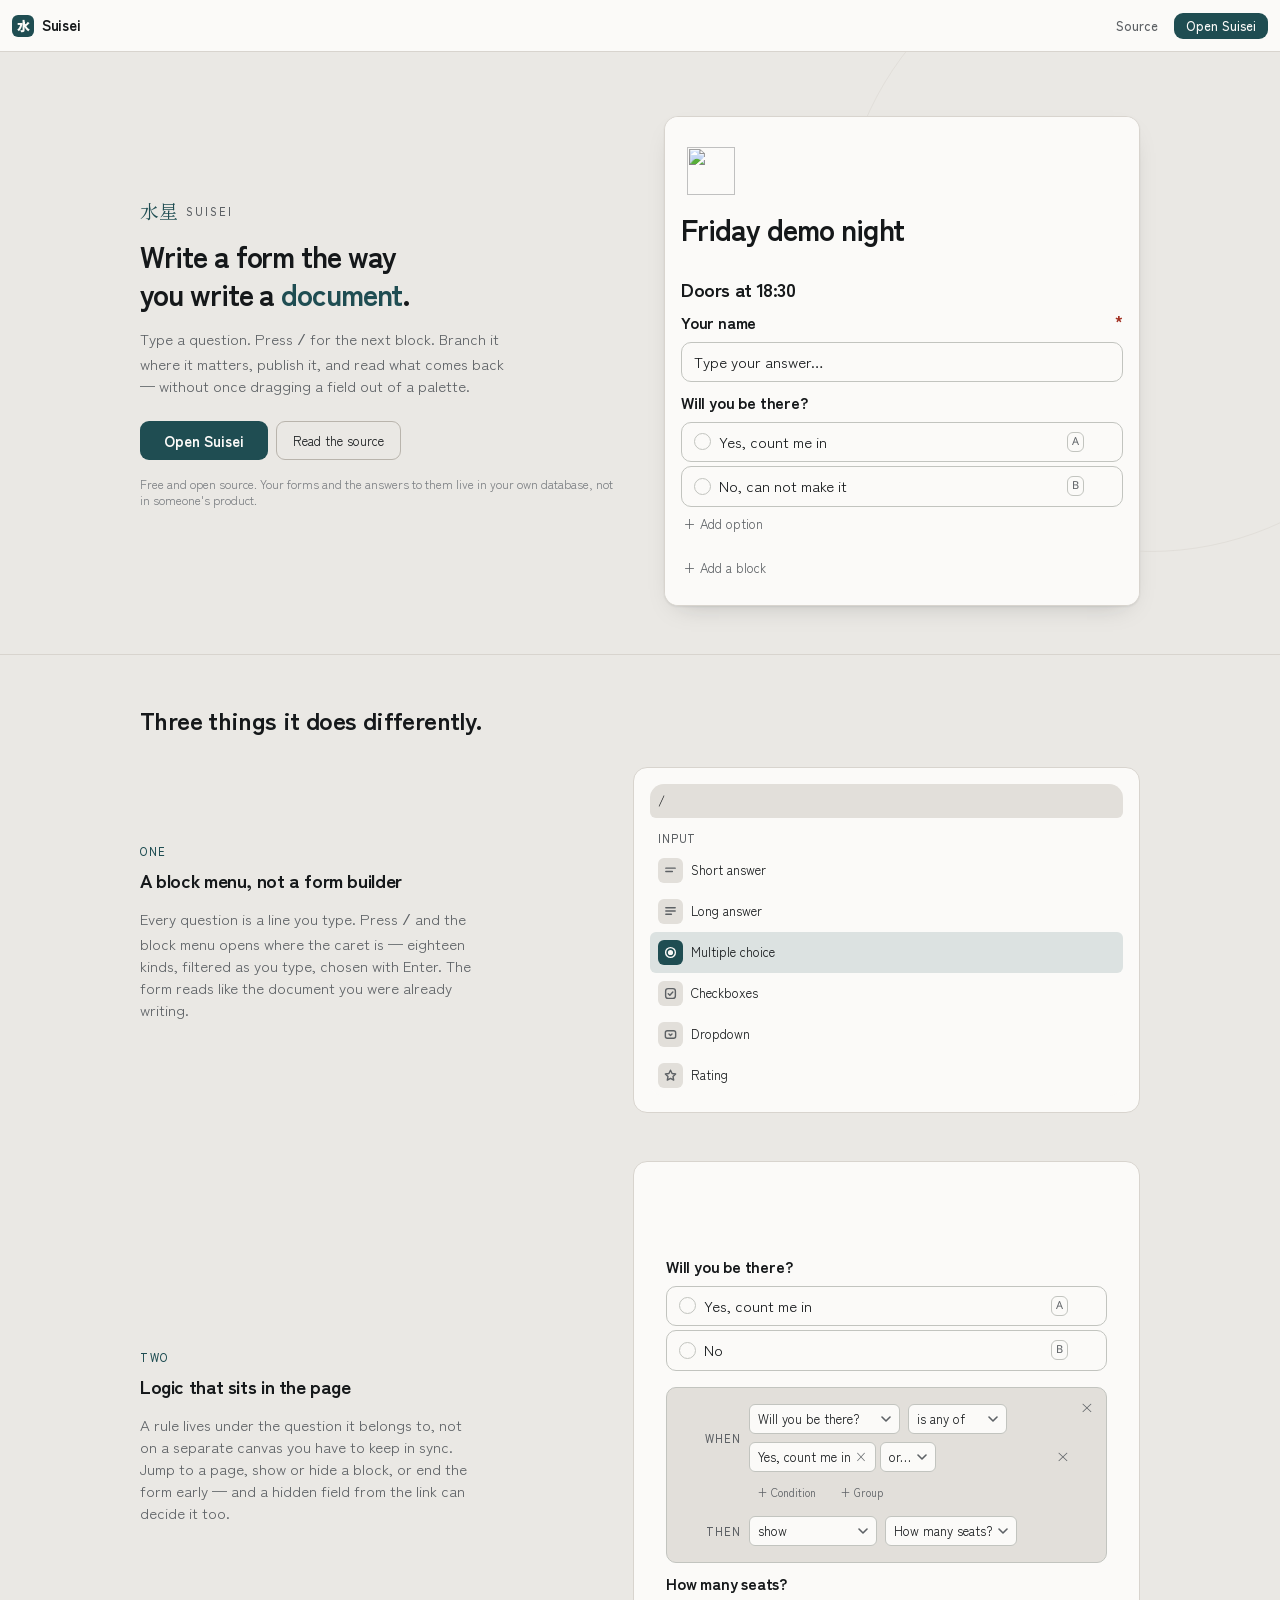
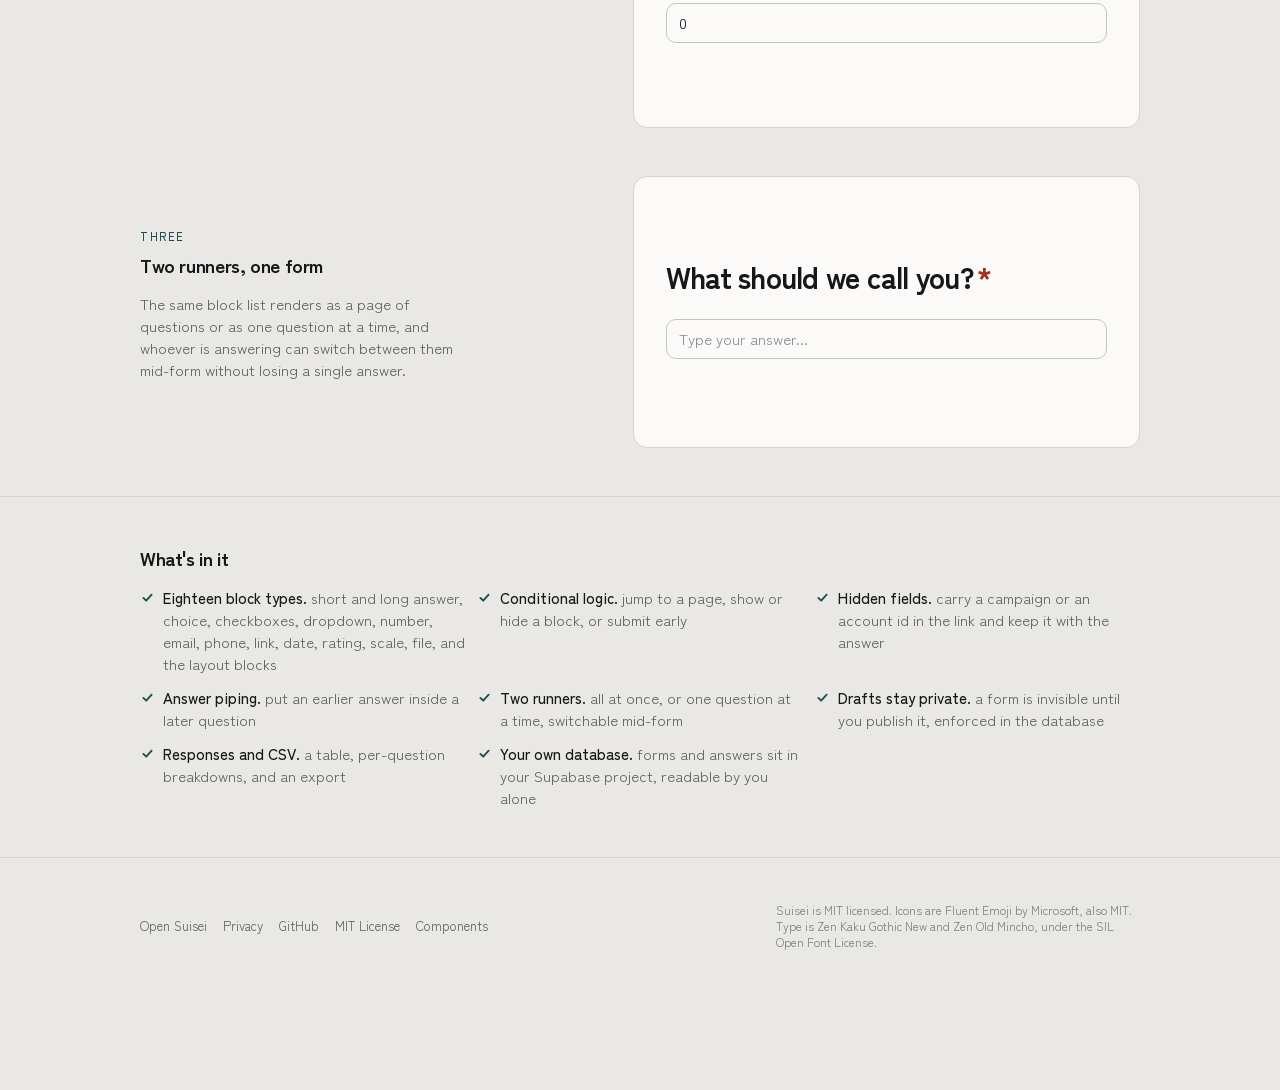
==== commit 8b824275: "Hold the one-question runner's column at one width Centring a step vertically made the runner a flex" ====
--- a/index.html
+++ b/index.html
@@ -431,7 +431,11 @@
 .counter{color:var(--f-muted);font-size:var(--fs-caption);line-height:var(--lh-caption);font-family:var(--mono)}
 .canvasform[data-runner="step"]{display:flex;flex-direction:column}
 /* auto margins centre a short step and still let a long one scroll from its top */
-.canvasform[data-runner="step"] .col{margin-block:auto;padding-block:var(--sp-8) var(--sp-7)}
+/* width, because the auto margins that centre this column make it a
+   shrink-to-fit flex item once the runner is a flex container — so every step
+   came out as wide as its own longest line, 227px for a short question and
+   680 for a long one. The vertical auto margins still centre it. */
+.canvasform[data-runner="step"] .col{width:100%;margin-block:auto;padding-block:var(--sp-8) var(--sp-7)}
 .q .ql-xl{font-size:var(--fs-display);line-height:var(--lh-display);font-weight:700;letter-spacing:-.025em;margin-bottom:var(--sp-5)}
 .runner{display:block;margin-top:var(--sp-7);color:var(--f-muted);font-size:var(--fs-caption);line-height:var(--lh-caption);text-decoration:underline;text-underline-offset:3px}
 .runner:hover{color:var(--f-accent-text)}
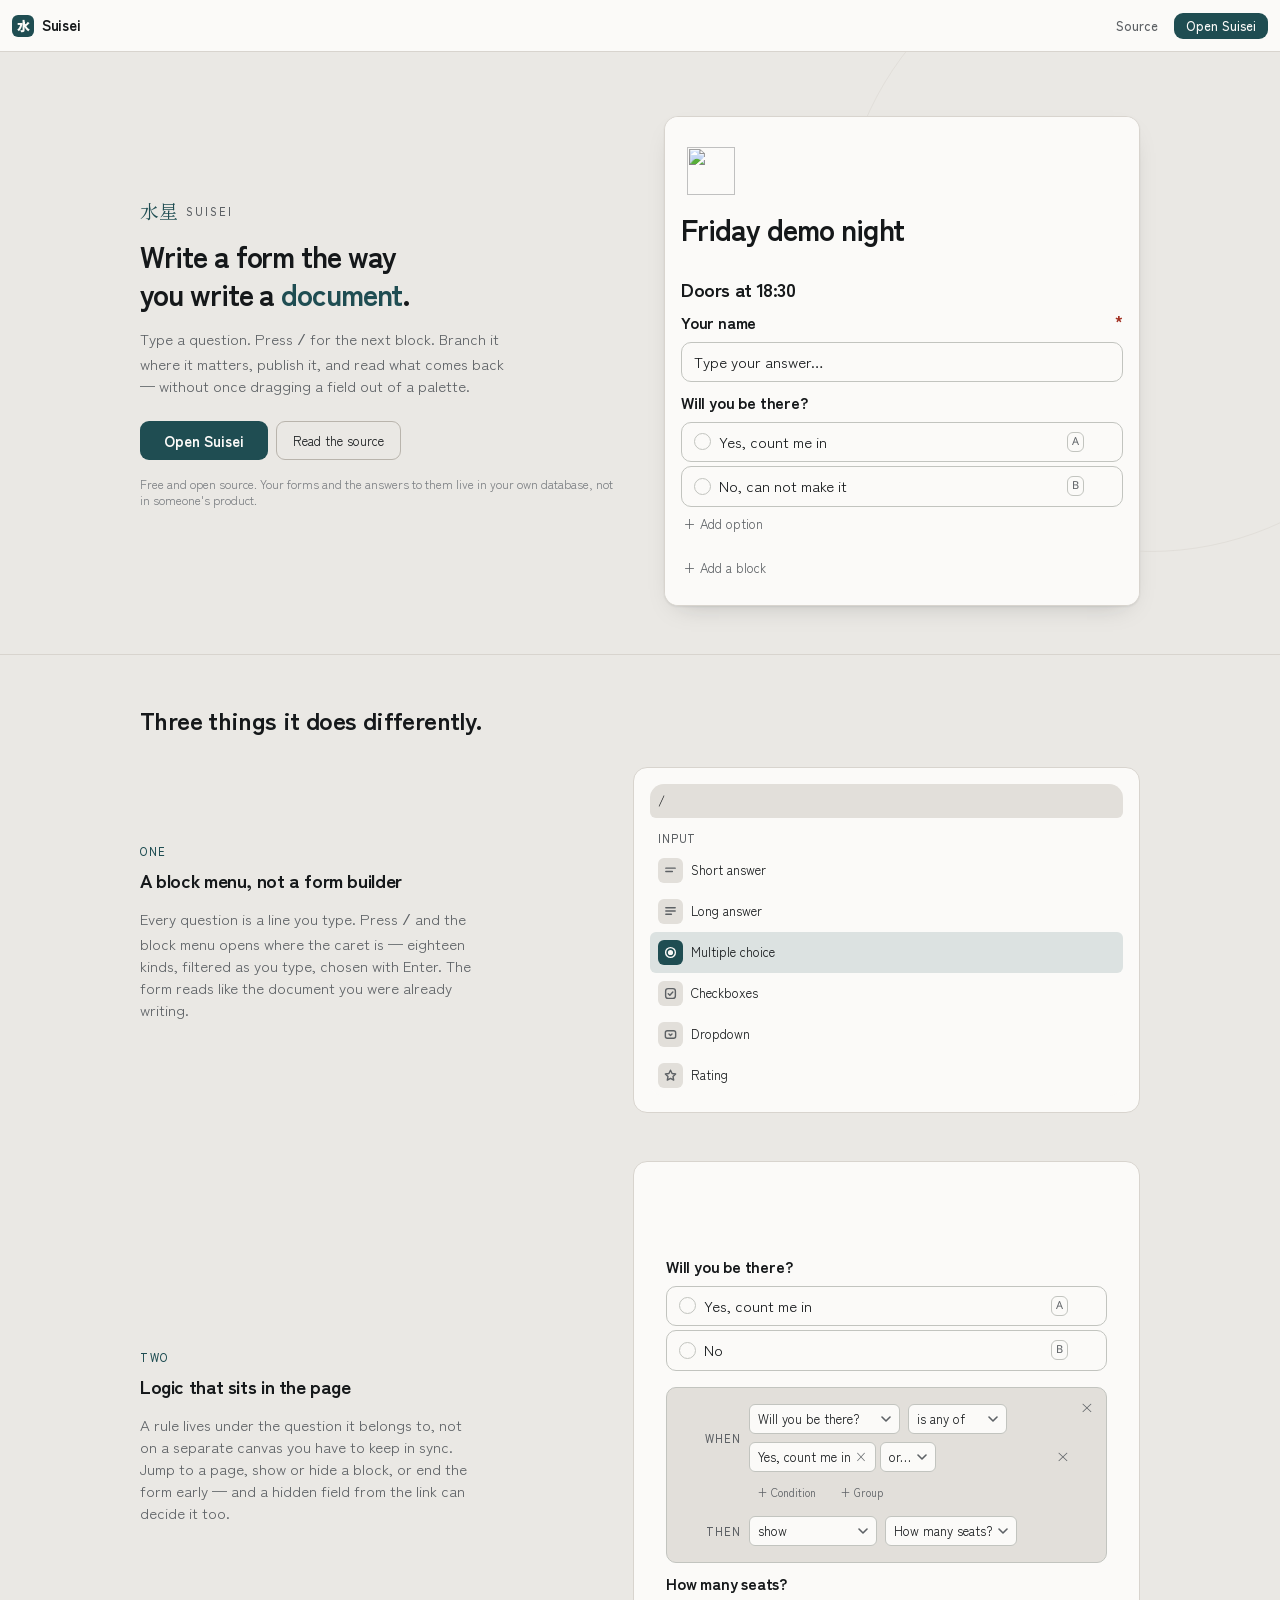
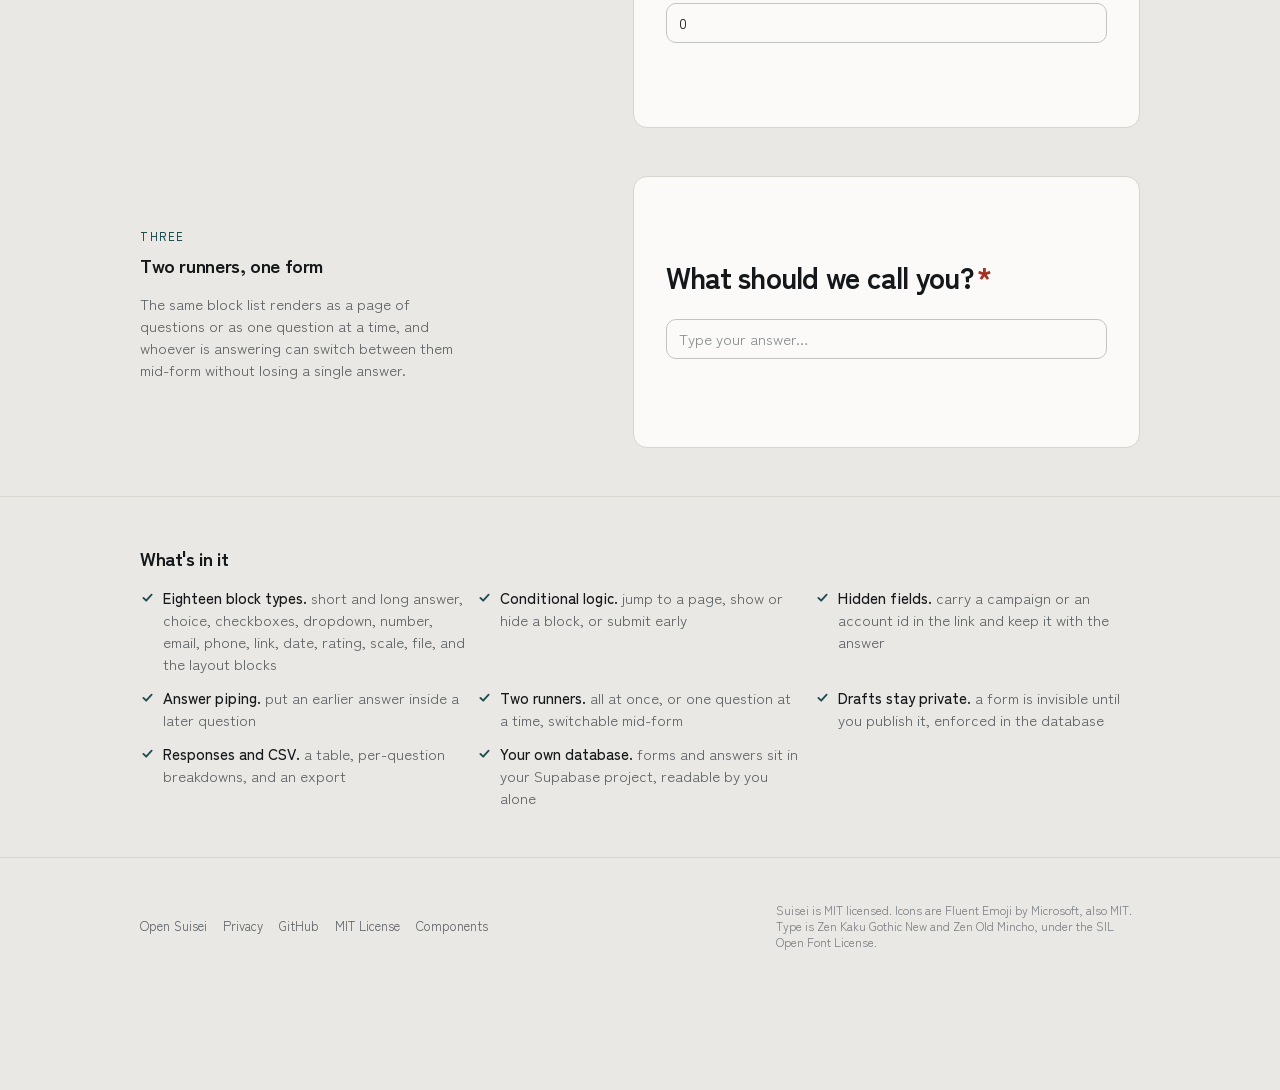
==== commit 4ebe71de: "Name the muted steps instead of fading a token Six rules took --f-muted and lowered its opacity — pl" ====
--- a/index.html
+++ b/index.html
@@ -79,14 +79,14 @@
 }
 /* A forced sheet also forces the UA's own widgets — scrollbars, selects,
    date pickers — so they don't arrive in the opposite theme. */
-.canvasform[data-bg="light"]{--f-bg:#fbfaf8;--f-fg:#15181a;--f-neutral-line:#d8d4ce;--f-soft:#e2dfda;--f-muted:#5d6165;--f-wash:var(--f-wash-light);color-scheme:light}
-.canvasform[data-bg="dark"]{--f-bg:#171c20;--f-fg:#f2efea;--f-neutral-line:#2b343b;--f-soft:#12171b;--f-muted:#a9b2b8;--f-wash:var(--f-wash-dark);--f-caret:url("data:image/svg+xml;charset=UTF-8,%3Csvg xmlns='http://www.w3.org/2000/svg' width='10' height='6' viewBox='0 0 10 6'%3E%3Cpath d='M1 1l4 4 4-4' fill='none' stroke='%23a9b2b8' stroke-width='1.6' stroke-linecap='round' stroke-linejoin='round'/%3E%3C/svg%3E");color-scheme:dark}
+.canvasform[data-bg="light"]{--f-bg:#fbfaf8;--f-fg:#15181a;--f-neutral-line:#d8d4ce;--f-soft:#e2dfda;--f-muted:#5d6165;--f-wash:var(--f-wash-light);--f-shadow:var(--f-shadow-light);color-scheme:light}
+.canvasform[data-bg="dark"]{--f-bg:#171c20;--f-fg:#f2efea;--f-neutral-line:#2b343b;--f-soft:#12171b;--f-muted:#a9b2b8;--f-wash:var(--f-wash-dark);--f-shadow:var(--f-shadow-dark);--f-caret:url("data:image/svg+xml;charset=UTF-8,%3Csvg xmlns='http://www.w3.org/2000/svg' width='10' height='6' viewBox='0 0 10 6'%3E%3Cpath d='M1 1l4 4 4-4' fill='none' stroke='%23a9b2b8' stroke-width='1.6' stroke-linecap='round' stroke-linejoin='round'/%3E%3C/svg%3E");color-scheme:dark}
 /* The accent is picked by whoever built the form, so it can be a deep colour
    that disappears as text on a dark sheet. Fills keep the chosen colour;
    text and small marks take a lifted version of it. */
 .canvasform[data-bg="dark"],
-:root[data-theme="dark"] .canvasform[data-bg="auto"]{--f-accent-text:color-mix(in srgb,var(--f-accent) 48%,#f2efea);--f-wash:var(--f-wash-dark);--f-caret:url("data:image/svg+xml;charset=UTF-8,%3Csvg xmlns='http://www.w3.org/2000/svg' width='10' height='6' viewBox='0 0 10 6'%3E%3Cpath d='M1 1l4 4 4-4' fill='none' stroke='%23a9b2b8' stroke-width='1.6' stroke-linecap='round' stroke-linejoin='round'/%3E%3C/svg%3E")}
-@media (prefers-color-scheme:dark){:root:not([data-theme="light"]) .canvasform[data-bg="auto"]{--f-accent-text:color-mix(in srgb,var(--f-accent) 48%,#f2efea);--f-wash:var(--f-wash-dark);--f-caret:url("data:image/svg+xml;charset=UTF-8,%3Csvg xmlns='http://www.w3.org/2000/svg' width='10' height='6' viewBox='0 0 10 6'%3E%3Cpath d='M1 1l4 4 4-4' fill='none' stroke='%23a9b2b8' stroke-width='1.6' stroke-linecap='round' stroke-linejoin='round'/%3E%3C/svg%3E")}}
+:root[data-theme="dark"] .canvasform[data-bg="auto"]{--f-accent-text:color-mix(in srgb,var(--f-accent) 48%,#f2efea);--f-wash:var(--f-wash-dark);--f-shadow:var(--f-shadow-dark);--f-caret:url("data:image/svg+xml;charset=UTF-8,%3Csvg xmlns='http://www.w3.org/2000/svg' width='10' height='6' viewBox='0 0 10 6'%3E%3Cpath d='M1 1l4 4 4-4' fill='none' stroke='%23a9b2b8' stroke-width='1.6' stroke-linecap='round' stroke-linejoin='round'/%3E%3C/svg%3E")}
+@media (prefers-color-scheme:dark){:root:not([data-theme="light"]) .canvasform[data-bg="auto"]{--f-accent-text:color-mix(in srgb,var(--f-accent) 48%,#f2efea);--f-wash:var(--f-wash-dark);--f-shadow:var(--f-shadow-dark);--f-caret:url("data:image/svg+xml;charset=UTF-8,%3Csvg xmlns='http://www.w3.org/2000/svg' width='10' height='6' viewBox='0 0 10 6'%3E%3Cpath d='M1 1l4 4 4-4' fill='none' stroke='%23a9b2b8' stroke-width='1.6' stroke-linecap='round' stroke-linejoin='round'/%3E%3C/svg%3E")}}
 
 /* The form sheet carries its own set, so a form can be themed
    independently of the app around it. */
@@ -99,6 +99,16 @@
      whatever happens to be behind it. This is the quiet step of --f-muted,
      mixed on purpose. */
   --f-faint:color-mix(in srgb,var(--f-muted) 58%,var(--f-bg));
+  /* the rest of the muted scale, each one an opacity that used to be applied
+     in app.css and so came out a different colour on every surface */
+  --f-hint:color-mix(in srgb,var(--f-muted) 72%,var(--f-bg));
+  --f-ghost:color-mix(in srgb,var(--f-muted) 42%,var(--f-bg));
+  /* --shadow belongs to the app and flips with the app's theme, so a form
+     forced light inside a dark app was lit from the wrong side. The sheet
+     carries its own, the way it carries its own wash. */
+  --f-shadow-light:0 1px 2px rgba(21,24,26,.07),0 10px 26px -14px rgba(21,24,26,.26);
+  --f-shadow-dark:0 1px 2px rgba(0,0,0,.4),0 12px 30px -16px rgba(0,0,0,.75);
+  --f-shadow:var(--f-shadow-light);
   --f-wash-light:color-mix(in srgb,var(--f-accent) 14%,var(--f-bg));
   --f-wash-dark:color-mix(in srgb,var(--f-accent) 40%,var(--f-bg));
   /* The wash follows the accent but the borders were a fixed warm grey, so a
@@ -212,7 +222,7 @@
 .canvasform[data-align="center"] .opt{justify-content:center}
 .col{max-width:680px;margin:0 auto;padding-left:max(var(--sp-4),env(safe-area-inset-left,0px));padding-right:max(var(--sp-4),env(safe-area-inset-right,0px));padding-block:var(--sp-7) var(--sp-8)}
 .ftitle{font-size:var(--fs-display);line-height:var(--lh-display);font-weight:700;letter-spacing:-.03em;width:100%;background:none;border:0;resize:none;font-family:inherit;color:inherit;padding:0;overflow:hidden}
-.ftitle::placeholder{color:var(--f-muted);opacity:.5}
+.ftitle::placeholder{color:var(--f-faint);opacity:1}
 .ftitle:focus{outline:none}
 
 /* ---------- builder blocks ---------- */
@@ -242,14 +252,16 @@
 }
 .lbl{width:100%;background:none;border:0;resize:none;overflow:hidden;font-family:inherit;color:inherit;padding:0;font-size:var(--fs-ask);line-height:var(--lh-ask);font-weight:600;letter-spacing:-.012em}
 .lbl:focus{outline:none}
-.lbl::placeholder{color:var(--f-muted);opacity:.52;font-weight:500}
+.lbl::placeholder{color:var(--f-faint);opacity:1;font-weight:500}
 .blk[data-type="h1"] .lbl{font-size:var(--fs-h1);line-height:var(--lh-h1);font-weight:700;letter-spacing:-.025em}
 .blk[data-type="h2"] .lbl{font-size:var(--fs-h2);line-height:var(--lh-h2);font-weight:700;letter-spacing:-.02em}
 .blk[data-type="text"] .lbl{font-size:var(--fs-body);line-height:var(--lh-body);font-weight:400;color:var(--f-muted)}
 .req{color:var(--danger);font-weight:600;margin-left:var(--sp-1)}
 .field{margin-top:var(--sp-2)}
 .fi{width:100%;background:var(--f-bg);border:1px solid var(--f-line);border-radius:var(--f-r);padding:var(--sp-2) var(--sp-3);font-size:var(--fs-body);line-height:var(--lh-body);font-family:inherit;color:inherit}
-.fi::placeholder{color:var(--f-muted);opacity:.72}
+/* opacity:1 is a reset, not a colour: Firefox fades every ::placeholder to
+   about .54 by itself, and that would land on top of the token */
+.fi::placeholder{color:var(--f-hint);opacity:1}
 .fi:focus{outline:none;border-color:var(--f-accent-text);box-shadow:0 0 0 3px var(--f-wash)}
 textarea.fi{resize:vertical;min-height:76px;line-height:1.5}
 select.fi{height:40px;background-color:var(--f-bg)}
@@ -266,9 +278,9 @@
 .addopt:hover{color:var(--f-accent-text)}
 .stars{display:flex;gap:var(--sp-2);align-items:center}
 .stars svg{width:23px;height:23px}
-.stars button,.stars span{color:var(--f-muted);opacity:.42;transition:opacity .12s}
-.stars button:hover{opacity:.8}
-.stars .on{color:var(--f-accent-text);opacity:1}
+.stars button,.stars span{color:var(--f-ghost);transition:color .12s}
+.stars button:hover{color:var(--f-hint)}
+.stars .on{color:var(--f-accent-text)}
 .scale{display:flex;gap:var(--sp-1);flex-wrap:wrap}
 .scale button,.scale span{min-width:38px;height:38px;display:grid;place-items:center;border:1px solid var(--f-line);border-radius:var(--f-r);font-variant-numeric:tabular-nums;font-size:var(--fs-body);line-height:var(--lh-body)}
 .scale .on{background:var(--f-accent);border-color:var(--f-accent);color:var(--on-accent)}
@@ -314,6 +326,39 @@
 .crow>select.join{padding-right:var(--sp-4)}
 /* a taller control wants the caret a little further in */
 select.fi{background-position:right var(--sp-3) center;padding-right:var(--sp-6)}
+
+/* The dropdown's list used to be the operating system's: a blue highlight and
+   a system font in the middle of a themed form, and nothing CSS could reach.
+   base-select hands it over while the element stays a real <select>, so the
+   keyboard, the semantics and the phone's own picker are all still the
+   browser's. Where it is not supported the whole block is skipped and the
+   native list appears exactly as before, so this adds no fallback to keep.
+
+   The form's dropdown only. The editor's own selects carry optgroups, which
+   want their own treatment, and they are not on the themed sheet. */
+@supports (appearance: base-select){
+  select.fi, select.fi::picker(select){appearance:base-select}
+  /* the browser supplies ::picker-icon once it owns the popup, so the caret
+     we paint ourselves would be a second one beside it */
+  select.fi{background-image:none;padding-right:var(--sp-3)}
+  /* the browser's own mark is a solid triangle; every other select in the app
+     wears the chevron from --f-caret, which already carries its theme's colour */
+  select.fi::picker-icon{content:var(--f-caret);width:10px;height:6px;transition:rotate .14s ease}
+  select.fi:open::picker-icon{rotate:180deg}
+  select.fi::picker(select){
+    background:var(--f-bg);color:var(--f-fg);
+    border:1px solid var(--f-line);border-radius:var(--f-r);
+    padding:var(--sp-1);margin-block-start:var(--sp-1);
+    box-shadow:var(--f-shadow);font-family:inherit}
+  select.fi option{
+    display:flex;align-items:center;gap:var(--sp-2);
+    padding:var(--sp-2) var(--sp-3);border-radius:var(--r-sm);
+    font-size:var(--fs-body);line-height:var(--lh-body)}
+  select.fi option:hover{background:var(--f-soft)}
+  select.fi option:checked{background:var(--f-wash);color:var(--f-accent-text);font-weight:500}
+  /* the tint carries the selected state; the tick would sit in the text's place */
+  select.fi option::checkmark{display:none}
+}
 .logic select:focus,.logic input:focus{outline:none;border-color:var(--f-accent)}
 .logic .rm{color:var(--f-muted);padding:0 var(--sp-1)}
 .logic .rm:hover{color:var(--danger)}
@@ -326,7 +371,7 @@
 .hfrow code{font-family:var(--mono);font-size:var(--fs-micro);line-height:var(--lh-micro);background:var(--f-soft);padding:var(--sp-1) var(--sp-2);border-radius:var(--r-sm);color:var(--f-muted)}
 .hfrow button{font-size:var(--fs-caption);line-height:var(--lh-caption);color:var(--f-muted)}
 .hfrow button:hover{color:var(--f-accent-text)}
-.hfrow .lg{font-weight:500;font-size:var(--fs-micro);line-height:var(--lh-micro);text-transform:uppercase;letter-spacing:.08em;color:var(--f-muted);opacity:.75}
+.hfrow .lg{font-weight:500;font-size:var(--fs-micro);line-height:var(--lh-micro);text-transform:uppercase;letter-spacing:.08em;color:var(--f-hint)}
 .hf{display:flex;align-items:center;gap:var(--sp-1);margin-bottom:var(--sp-1)}
 .hf code{font-family:var(--mono);font-size:var(--fs-micro);line-height:var(--lh-micro);background:var(--sunk);padding:var(--sp-1) var(--sp-2);border-radius:var(--r-sm);white-space:nowrap;max-width:118px;overflow:hidden;text-overflow:ellipsis}
 .hf input{flex:1;min-width:0}
@@ -416,6 +461,36 @@
 .tablewrap{overflow-x:auto;background:var(--surface);border:1px solid var(--line);border-radius:var(--r-lg)}
 table{border-collapse:collapse;width:100%;font-size:var(--fs-label);line-height:var(--lh-label)}
 th,td{text-align:left;padding:var(--sp-2) var(--sp-3);border-bottom:1px solid var(--line);vertical-align:top;white-space:nowrap;max-width:280px;overflow:hidden;text-overflow:ellipsis}
+/* the remove sits in its own column at the end, out of the way until the row
+   is under the cursor. This table is app chrome, not a form sheet, so it takes
+   the app's tokens rather than the --f-* ones. Sticky, because a form with a
+   dozen questions is wider than the screen and the column would otherwise be
+   a horizontal scroll away. */
+td.act,th:last-child{position:sticky;right:0;z-index:1;width:1%;text-align:right;background:var(--surface);border-left:1px solid var(--line)}
+.subrow{cursor:pointer}
+.subrow:hover td{background:var(--sunk)}
+
+/* one response, read as a page rather than a row */
+.subsheet{position:fixed;z-index:55;left:50%;top:50%;translate:-50% -50%;
+  width:min(620px,calc(100vw - 28px));max-height:min(80vh,760px);
+  display:flex;flex-direction:column;overflow:hidden;
+  background:var(--surface);border:1px solid var(--line);border-radius:var(--r-lg);box-shadow:var(--shadow)}
+.subhead{display:flex;align-items:center;gap:var(--sp-3);padding:var(--sp-3) var(--sp-4);border-bottom:1px solid var(--line)}
+.subhead>div:first-child{flex:1;min-width:0}
+.sub-of{display:block;color:var(--muted);font-size:var(--fs-micro);line-height:var(--lh-micro)}
+.subnav{display:flex;gap:var(--sp-1);flex:none}
+.subnav .btn{padding:var(--sp-1) var(--sp-3)}
+.subbody{overflow:auto;padding:var(--sp-4);display:flex;flex-direction:column;gap:var(--sp-4)}
+.sf{display:grid;gap:var(--sp-1)}
+.sl{font-size:var(--fs-micro);line-height:var(--lh-micro);text-transform:uppercase;letter-spacing:.08em;color:var(--muted)}
+/* pre-wrap and anywhere: the table truncates, this is the place that does not */
+.sv{font-size:var(--fs-body);line-height:var(--lh-body);white-space:pre-wrap;overflow-wrap:anywhere}
+.sv.none{color:var(--faint)}
+.sv code{font-family:var(--mono);font-size:var(--fs-micro);line-height:var(--lh-micro);background:var(--sunk);padding:var(--sp-1) var(--sp-2);border-radius:var(--r-sm)}
+.subfoot{padding:var(--sp-3) var(--sp-4);border-top:1px solid var(--line);display:flex;justify-content:flex-end}
+.rowrm{opacity:0;color:var(--muted);padding:var(--sp-1) var(--sp-2);border-radius:var(--r-sm);font-size:var(--fs-micro);line-height:var(--lh-micro)}
+tr:hover .rowrm,.rowrm:focus-visible{opacity:1}
+.rowrm:hover{background:var(--soft);color:var(--danger)}
 th{font-size:var(--fs-micro);line-height:var(--lh-micro);font-weight:500;text-transform:uppercase;letter-spacing:.06em;color:var(--muted);font-weight:400;position:sticky;top:0;background:var(--surface)}
 tbody tr:last-child td{border-bottom:0}
 tbody tr:hover{background:var(--sunk)}
@@ -729,8 +804,19 @@
   if(type==='scale'){ b.max = 10; b.left='Not likely'; b.right='Very likely'; }
   return Object.assign(b, extra||{});
 }
+/* Once forms cannot be listed, a form's id is the only thing between it and a
+   stranger, so it is long and comes from the crypto RNG. 16 characters from a
+   32-letter alphabet is 80 bits; Math.random() and seven characters was ~36.
+   Existing forms keep their ids — changing one would break every link already
+   sent. The alphabet drops 0/o and 1/l so a link read aloud survives. */
+const ID_ALPHABET = 'abcdefghijkmnpqrstuvwxyz23456789';
+function formId(){
+  const b = new Uint8Array(16);
+  crypto.getRandomValues(b);
+  return 'f' + Array.from(b, x => ID_ALPHABET[x & 31]).join('');
+}
 function newForm(title, blocks, logic){
-  return {id:uid('f'), title:title||'Untitled form', emoji:'', published:false, blocks:blocks||[block('short_text','')], logic:logic||[], hidden:[],
+  return {id:formId(), title:title||'Untitled form', emoji:'', published:false, blocks:blocks||[block('short_text','')], logic:logic||[], hidden:[],
     theme:{accent:ACCENTS[0], font:'sans', align:'left', radius:10, bg:'auto', runner:'grid', submit:'Submit', thanks:'Thanks for filling this out.'},
     createdAt:Date.now(), updatedAt:Date.now()};
 }
@@ -883,9 +969,23 @@
     this.writeLocal();
   },
 
+  /* A form someone was sent is fetched by id through get_form(), the only
+     read the database allows a stranger once forms are link-only. Until the
+     2026-11-02 migration has been run the function does not exist, so this
+     falls back to reading the table — which is what lets the app ship first
+     and the SQL follow, without breaking any link in between. */
+  async fetchPublished(id){
+    if(this.hasGetForm !== false){
+      const {data, error} = await sb.rpc('get_form', {fid: id});
+      if(!error){ this.hasGetForm = true; return data || []; }
+      this.hasGetForm = false;
+    }
+    const {data} = await sb.from('forms').select('id,doc').eq('id', id).limit(1);
+    return data || [];
+  },
   async loadForm(id){
     if(!sb || !id || this.forms[id] || this.visiting[id]) return;
-    const {data} = await sb.from('forms').select('doc').eq('id', id).limit(1);
+    const data = await this.fetchPublished(id);
     const doc = data && data[0] && data[0].doc;
     if(doc && doc.id){ this.visiting[doc.id] = doc; render(); }
     else { state.missing = id; render(); }        // unpublished, or gone
@@ -900,9 +1000,15 @@
     const owned = this.owned || new Set();
     const ids = Object.keys(this.forms).filter(id => !owned.has(id));
     if(!ids.length) return;
-    const {data, error} = await sb.from('forms').select('id').in('id', ids);
-    if(error || !data || !data.length) return;
-    data.forEach(r => { delete this.forms[r.id]; delete this.counts[r.id]; });
+    // one at a time: once forms are link-only there is no list to ask for, and
+    // a device only ever carries a handful of these
+    const visits = [];
+    for(const id of ids){
+      const rows = await this.fetchPublished(id);
+      if(rows.length) visits.push(id);
+    }
+    if(!visits.length) return;
+    visits.forEach(id => { delete this.forms[id]; delete this.counts[id]; });
     this.writeLocal(); render();
   },
 
@@ -969,6 +1075,28 @@
   },
 
   bump(rec){ if(!this.remote.some(r=>r.id===rec.id)) this.remote.push(rec); },
+
+  /* A response is the one thing here that undo does not cover: it belongs to
+     whoever sent it, not to the editor's document. The database has allowed
+     this since the 29 Oct migration — subs_delete_owner, plus delete granted
+     to authenticated — so the only thing missing was asking. */
+  async deleteSub(rec){
+    if(!rec) return {ok:false};
+    if(rec.local){
+      this.subs = this.subs.filter(s => s.id !== rec.id);
+      this.writeLocal();
+    } else {
+      if(!sb || !this.user) return {ok:false, message:'Sign in to remove a response'};
+      const {error} = await sb.from('submissions').delete().eq('id', rec.id);
+      if(error){ this.lastError = error.message; return {ok:false, message:error.message}; }
+      this.remote = this.remote.filter(r => r.id !== rec.id);
+      const n = this.counts[rec.formId];
+      if(n !== undefined) this.counts[rec.formId] = Math.max(0, n - 1);
+    }
+    if(this.onSubs && this.onSubsId === rec.formId) this.onSubs(this.rowsFor(rec.formId));
+    render();
+    return {ok:true};
+  },
   rowsFor(formId){
     const seen = new Set();
     return this.remote.concat(this.subs).filter(r => r.formId===formId && !seen.has(r.id) && seen.add(r.id));
@@ -1003,7 +1131,7 @@
 
 /* ============================ app state ============================ */
 const state = {view:'home', formId:null, sel:null, focus:null, menu:null, panel:null,
-  dirtyUntil:0, page:0, step:0, hist:[], answers:{}, bad:{}, done:false, rows:null, confirmDel:null,
+  dirtyUntil:0, page:0, step:0, hist:[], answers:{}, bad:{}, done:false, rows:null, confirmDel:null, confirmSub:null, openSub:null,
   hidden:{}, testHidden:{}, emojiQ:'', missing:null, runner:null};
 // a form is either yours or one you are visiting; everything that resolves an
 // id must go through here, or a respondent's link lands on an empty workspace
@@ -1083,7 +1211,7 @@
   if((view==='build' || view==='responses') && !canEdit(formById(id===undefined ? state.formId : id))) view = 'fill';
   if(id!==undefined && id!==state.formId){ state.testHidden = {}; state.runner = null; }
   state.view = view; if(id!==undefined) state.formId = id;
-  state.sel = null; state.menu = null; state.panel = null; state.confirmDel = null;
+  state.sel = null; state.menu = null; state.panel = null; state.confirmDel = null; state.confirmSub = null; state.openSub = null;
   if(view==='fill'){ state.page=0; state.step=0; state.hist=[]; state.answers={}; state.bad={}; state.done=false; }
   if(view==='responses'){ state.rows = null; store.watchSubs(state.formId, rows=>{ state.rows = rows; if(state.view==='responses') render(); }); }
   else store.stopWatch();
@@ -1434,7 +1562,7 @@
   // dropping them on a workspace that is not theirs
   if(state.missing && !formById(state.missing)){
     bar.innerHTML = renderBar(); stage.innerHTML = renderMissing();
-    layer.querySelectorAll('.panel,.scrim').forEach(n=>n.remove());
+    layer.querySelectorAll('.panel,.scrim,.subsheet').forEach(n=>n.remove());
     return;
   }
   if(state.view!=='home' && !f && store.ready){ state.view='home'; state.formId=null; }
@@ -1447,8 +1575,9 @@
     state.view==='build' ? renderBuild() :
     state.view==='fill' ? renderFill() :
     state.view==='responses' ? renderResponses() : '';
-  layer.querySelectorAll('.panel,.scrim').forEach(n=>n.remove());
+  layer.querySelectorAll('.panel,.scrim,.subsheet').forEach(n=>n.remove());
   if(state.panel) renderPanel();
+  if(state.openSub && state.view==='responses') renderSub();
   const directed = !!state.focus;      // read it before afterBuild() clears it
   if(state.view==='build') afterBuild();
   restoreFocus(directed ? null : snap);
@@ -1476,7 +1605,7 @@
         : accountBit()}</div>`;
   }
   return `<button class="mark" data-act="home" title="Your forms"><i>水</i>Suisei</button>
-    <div class="crumb"><span class="sep">/</span>${f.emoji?emojiImg(f.emoji,"crumbicon"):""}<input id="ftitle-bar" value="${esc(f.title)}" data-bind="title" aria-label="Form name"></div>
+    <div class="crumb"><span class="sep">/</span>${f.emoji?emojiImg(f.emoji,"crumbicon"):""}<input id="ftitle-bar" value="${esc(f.title)}" ${state.view==='responses'?'readonly ':'data-bind="title" '}aria-label="Form name"></div>
     ${tabs}
     <div class="tools">
       <span class="pill" id="savestate">${store.saveLabel()}</span>
@@ -1503,6 +1632,7 @@
       <div class="meta"><span>${n} response${n===1?'':'s'}</span><span>·</span><span>${qs} question${qs===1?'':'s'}</span>${pages>1?`<span>·</span><span>${pages} pages</span>`:''}</div>
       <div class="row" style="margin-top:2px">
         <button class="btn" style="padding:4px 8px" data-act="open" data-id="${f.id}">Edit</button>
+        <button class="btn" style="padding:4px 8px" data-act="open-subs" data-id="${f.id}">Responses</button>
         <button class="btn" style="padding:4px 8px" data-act="open-fill" data-id="${f.id}">Open form</button>
       </div>
     </div>`;
@@ -1797,7 +1927,7 @@
 /* ============================ render: responses ============================ */
 function renderResponses(){
   const f = form();
-  const rows = (state.rows||[]).slice().sort((a,b)=>(b.createdAt||0)-(a.createdAt||0));
+  const rows = state.rows ? subList() : [];
   const cols = f.blocks.filter(b=>isInput(b.type));
   if(state.rows===null) return `<div class="wrap"><div class="empty">Loading responses…</div></div>`;
   if(!rows.length) return `<div class="wrap">
@@ -1824,8 +1954,8 @@
   }).join('');
   const hcols = fields(f);
   const cell = v => `<td title="${esc(v)}">${esc(v)||'<span style="color:var(--faint)">—</span>'}</td>`;
-  const head = `<tr><th>Submitted</th>${cols.map(b=>`<th>${esc(b.label||TYPES[b.type].n)}</th>`).join('')}${hcols.map(h=>`<th>@${esc(h.name)}</th>`).join('')}</tr>`;
-  const body = rows.map(r=>`<tr><td class="when">${fmt(new Date(r.createdAt))}${r.local?' <span class="pill">local</span>':''}</td>${cols.map(b=>cell(cellText(b,r))).join('')}${hcols.map(h=>cell((r.hidden||{})[h.name]||'')).join('')}</tr>`).join('');
+  const head = `<tr><th>Submitted</th>${cols.map(b=>`<th>${esc(b.label||TYPES[b.type].n)}</th>`).join('')}${hcols.map(h=>`<th>@${esc(h.name)}</th>`).join('')}<th></th></tr>`;
+  const body = rows.map(r=>`<tr data-act="open-sub" data-id="${r.id}" class="subrow"><td class="when">${fmt(new Date(r.createdAt))}${r.local?' <span class="pill">local</span>':''}</td>${cols.map(b=>cell(cellText(b,r))).join('')}${hcols.map(h=>cell((r.hidden||{})[h.name]||'')).join('')}<td class="act"><button class="rowrm" data-act="del-sub" data-id="${r.id}">${state.confirmSub===r.id?'Delete?':'Remove'}</button></td></tr>`).join('');
   return `<div class="wrap">
     <div class="lede"><div><h1>Responses</h1><p>${rows.length} submission${rows.length===1?'':'s'} to “${esc(f.title)}”.</p></div>
       <div class="tools">
@@ -1876,6 +2006,55 @@
   return shown.map(e => `<button data-act="pick-emoji" data-p="${esc(e.p)}" title="${esc(e.n)}">${emojiImg(e.p,'')}</button>`).join('')
     + (rest ? `<div class="none">${rest} more — search to narrow them down</div>` : '');
 }
+/* One response, read rather than scanned. The table truncates every cell to
+   keep the columns aligned, which is fine for finding a row and useless for
+   reading one — a long answer was unreachable without the CSV. */
+/* The one ordering: the table sorted a copy newest-first while the sheet
+   walked the store's own order, so the first row opened as "2 of 2". */
+function subList(){
+  return (state.rows || store.rowsFor(state.formId)).slice()
+    .sort((a,b)=>(b.createdAt||0)-(a.createdAt||0));
+}
+function renderSub(){
+  const f = form(); if(!f) return;
+  const list = subList();
+  const i = list.findIndex(r => r.id === state.openSub);
+  const r = list[i];
+  if(!r){ state.openSub = null; return; }
+
+  const scrim = document.createElement('div');
+  scrim.className = 'scrim'; scrim.dataset.act = 'close-sub';
+  const sheet = document.createElement('div');
+  sheet.className = 'subsheet';
+
+  const cols = f.blocks.filter(b => isInput(b.type));
+  const hcols = fields(f);
+  const answered = cols.filter(b => cellText(b, r) !== '').length;
+  const rows = cols.map(b => {
+    const v = cellText(b, r);
+    return `<div class="sf"><div class="sl">${esc(b.label || TYPES[b.type].n)}</div>
+      <div class="sv${v ? '' : ' none'}">${v ? esc(v) : 'No answer'}</div></div>`;
+  }).join('');
+  const hidden = hcols.length ? `<div class="sf"><div class="sl">Hidden fields</div><div class="sv">${
+    hcols.map(h => `<code>@${esc(h.name)} = ${esc((r.hidden||{})[h.name] || '')}</code>`).join(' ')}</div></div>` : '';
+
+  sheet.innerHTML = `
+    <div class="subhead">
+      <div><strong>${fmt(new Date(r.createdAt))}</strong>${r.local ? ' <span class="pill">local</span>' : ''}
+        <span class="sub-of">${i + 1} of ${list.length} · ${answered}/${cols.length} answered</span></div>
+      <div class="subnav">
+        <button class="btn" data-act="step-sub" data-d="-1"${i <= 0 ? ' disabled' : ''} aria-label="Previous response">‹</button>
+        <button class="btn" data-act="step-sub" data-d="1"${i >= list.length - 1 ? ' disabled' : ''} aria-label="Next response">›</button>
+        <button class="btn" data-act="close-sub" aria-label="Close">×</button>
+      </div>
+    </div>
+    <div class="subbody">${rows}${hidden}</div>
+    <div class="subfoot">
+      <button class="btn ghost" data-act="del-sub" data-id="${r.id}">${state.confirmSub === r.id ? 'Delete?' : 'Remove this response'}</button>
+    </div>`;
+  layer.appendChild(scrim); layer.appendChild(sheet);
+}
+
 function renderPanel(){
   const f = form();
   // the account panel belongs to the app, not to a form, so it opens on the
@@ -2048,7 +2227,7 @@
 }
 
 /* ============================ events ============================ */
-document.addEventListener('click', e=>{
+document.addEventListener('click', async e=>{
   // a click on the scrim only dismisses the menu; it must not also reach the
   // editor behind it
   if(e.target.classList && e.target.classList.contains('menu-scrim')){ closeMenu(); return; }
@@ -2220,6 +2399,30 @@
     // editing the form: it must not save, least of all on someone else's copy
     case 'runner': { state.runner = (state.runner||f.theme.runner)==='step'?'grid':'step'; state.page=0; state.step=0; state.hist=[]; state.bad={}; render(); break; }
     /* responses */
+    case 'del-sub': {
+      const id = a.dataset.id;
+      if(state.confirmSub !== id){
+        state.confirmSub = id; render();
+        setTimeout(()=>{ if(state.confirmSub===id){ state.confirmSub=null; render(); } }, 6000);
+        break;
+      }
+      state.confirmSub = null;
+      const rec = store.rowsFor(state.formId).find(r=>r.id===id);
+      if(state.openSub === id) state.openSub = null;
+      const res = await store.deleteSub(rec);
+      toast(res.ok ? 'Response removed' : (res.message || 'Could not remove it'));
+      break;
+    }
+    case 'open-subs': go('responses', a.dataset.id); break;
+    case 'open-sub': state.openSub = a.dataset.id; render(); break;
+    case 'close-sub': state.openSub = null; state.confirmSub = null; render(); break;
+    case 'step-sub': {
+      const list = subList();
+      const i = list.findIndex(r=>r.id===state.openSub);
+      const to = list[i + Number(a.dataset.d)];
+      if(to){ state.openSub = to.id; state.confirmSub = null; render(); }
+      break;
+    }
     case 'copy-csv': copy(csv()); break;
     case 'dl-csv': dlCsv(); break;
   }
@@ -2372,6 +2575,15 @@
      a caret-level undo and a document-level one fighting each other is worse
      than either. */
   if(e.key === 'Escape' && drag.live){ dragStop(false); return; }
+  if(state.openSub && state.view==='responses'){
+    if(e.key === 'Escape'){ state.openSub = null; state.confirmSub = null; render(); return; }
+    if(e.key === 'ArrowLeft' || e.key === 'ArrowRight'){
+      const list = subList();
+      const to = list[list.findIndex(r=>r.id===state.openSub) + (e.key === 'ArrowRight' ? 1 : -1)];
+      if(to){ e.preventDefault(); state.openSub = to.id; state.confirmSub = null; render(); }
+      return;
+    }
+  }
   if((e.ctrlKey || e.metaKey) && /^[zyZY]$/.test(e.key)){
     if(state.view !== 'build' || !canEdit(f)) return;
     e.preventDefault();
